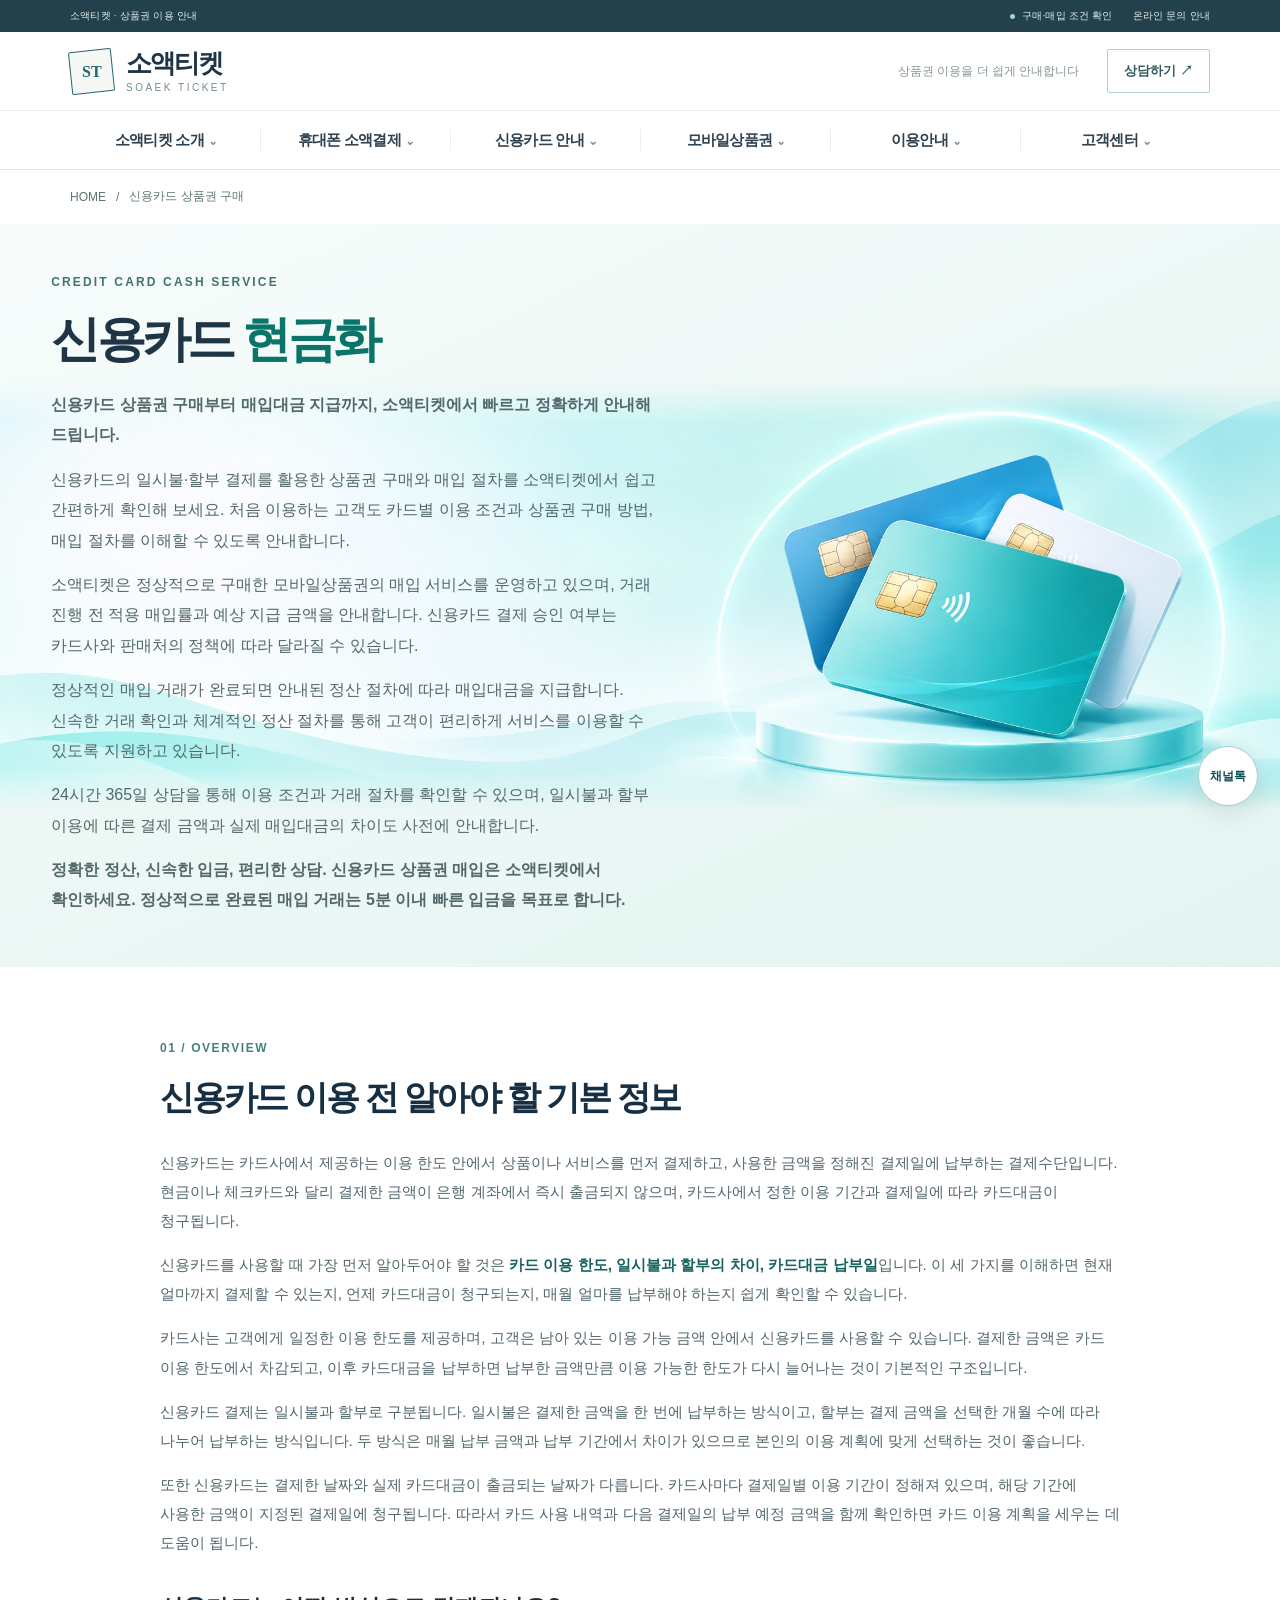
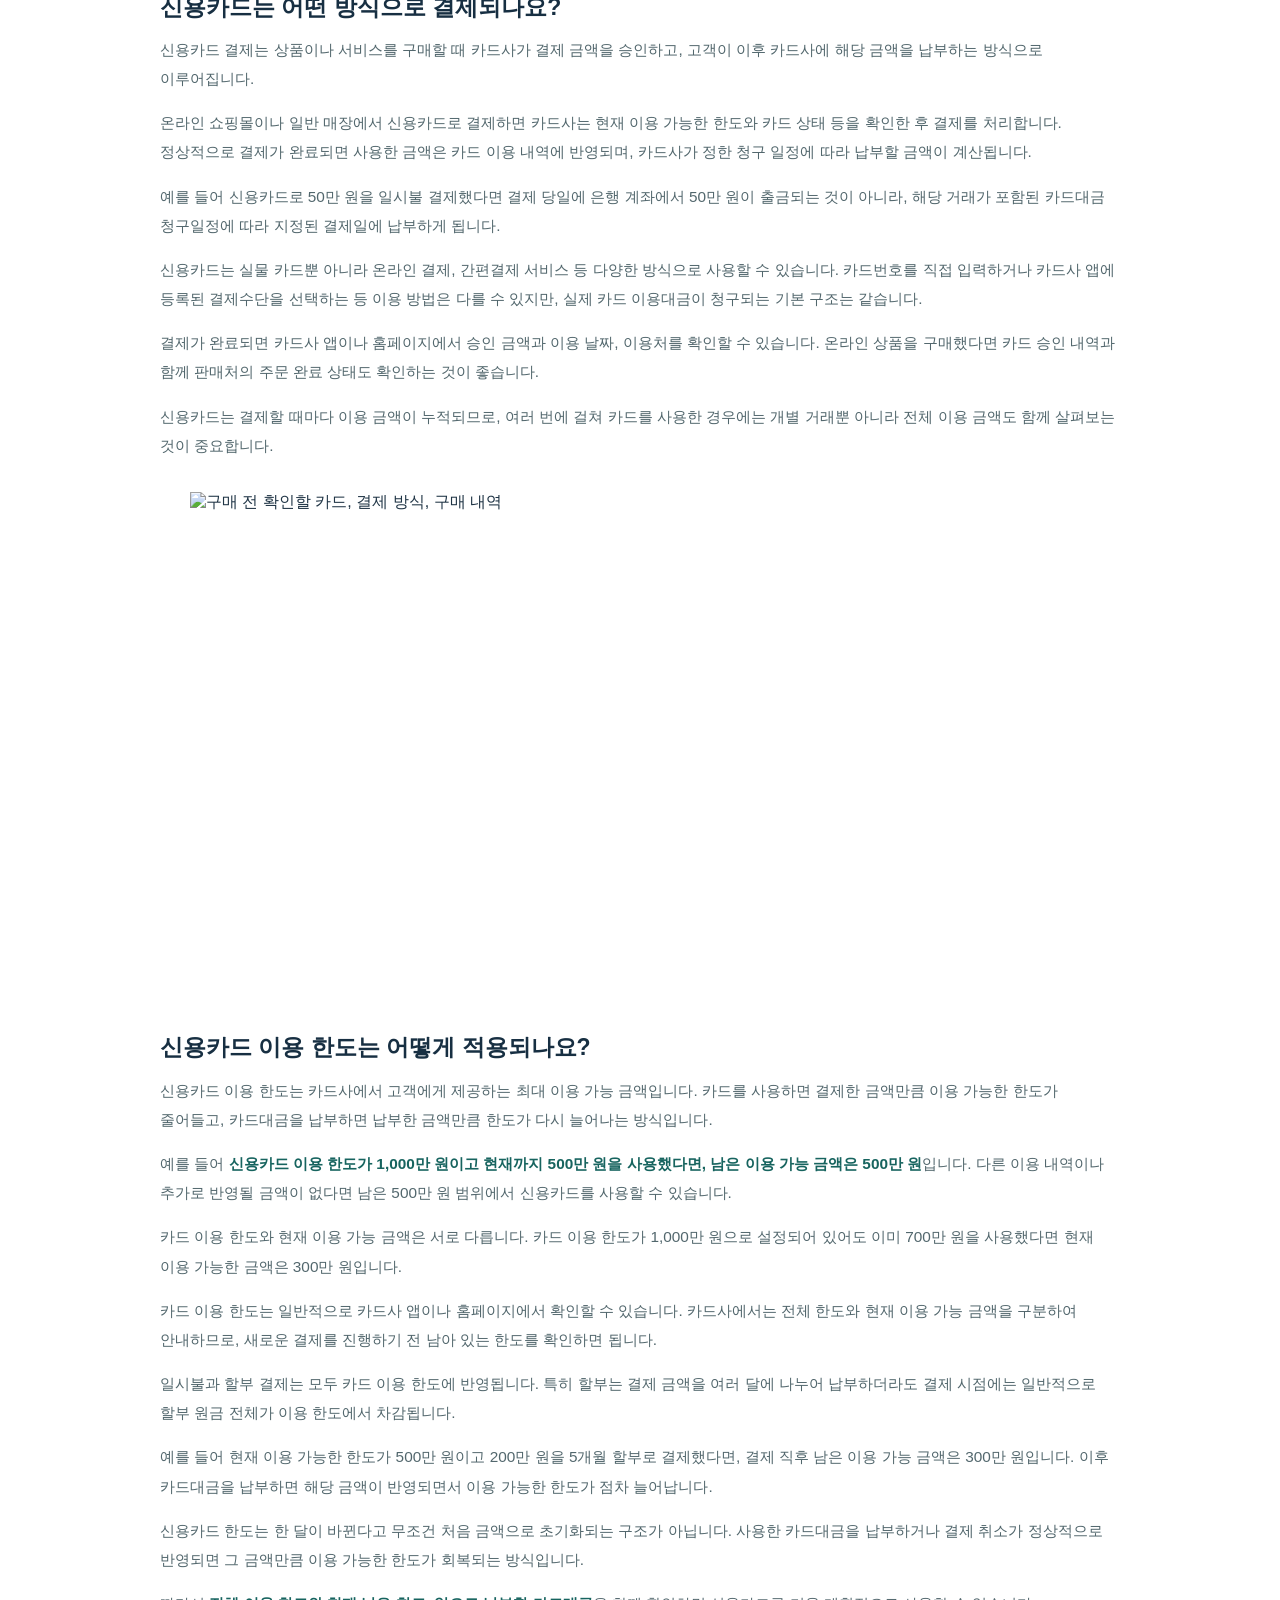
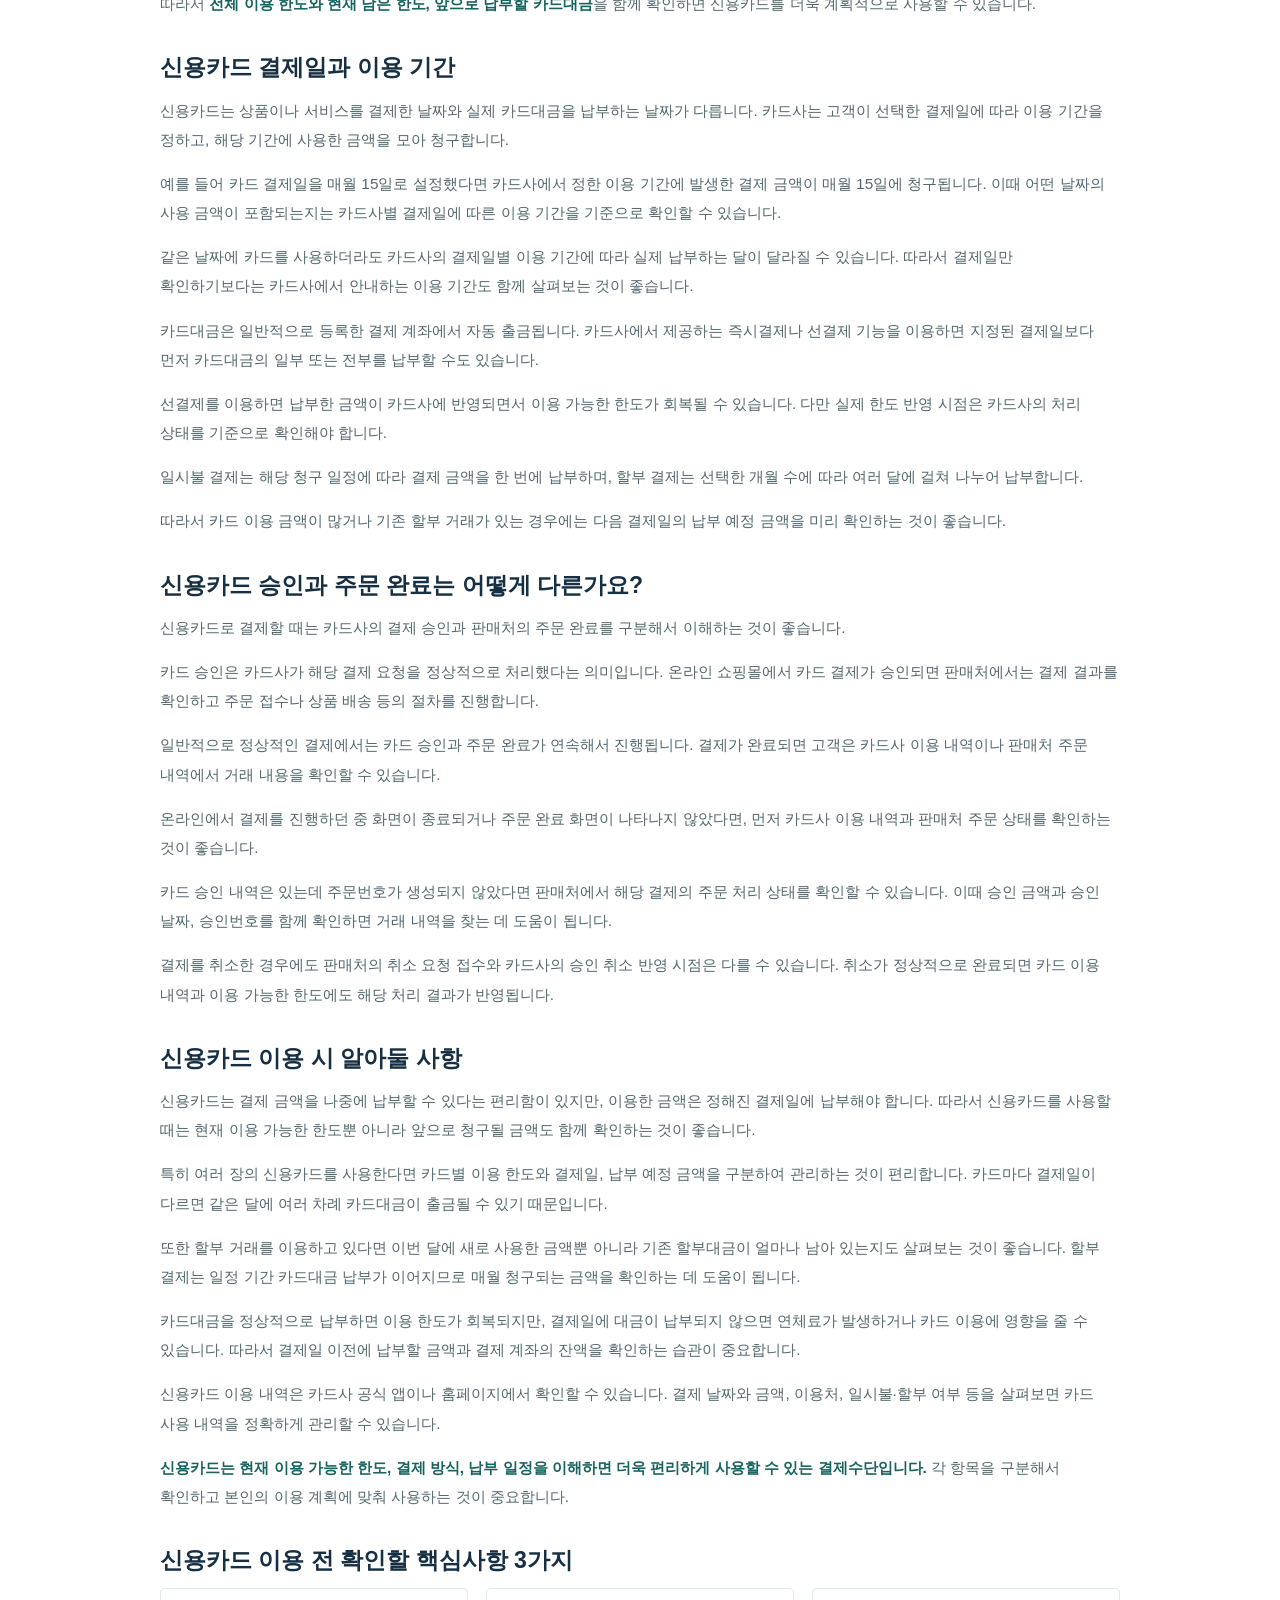
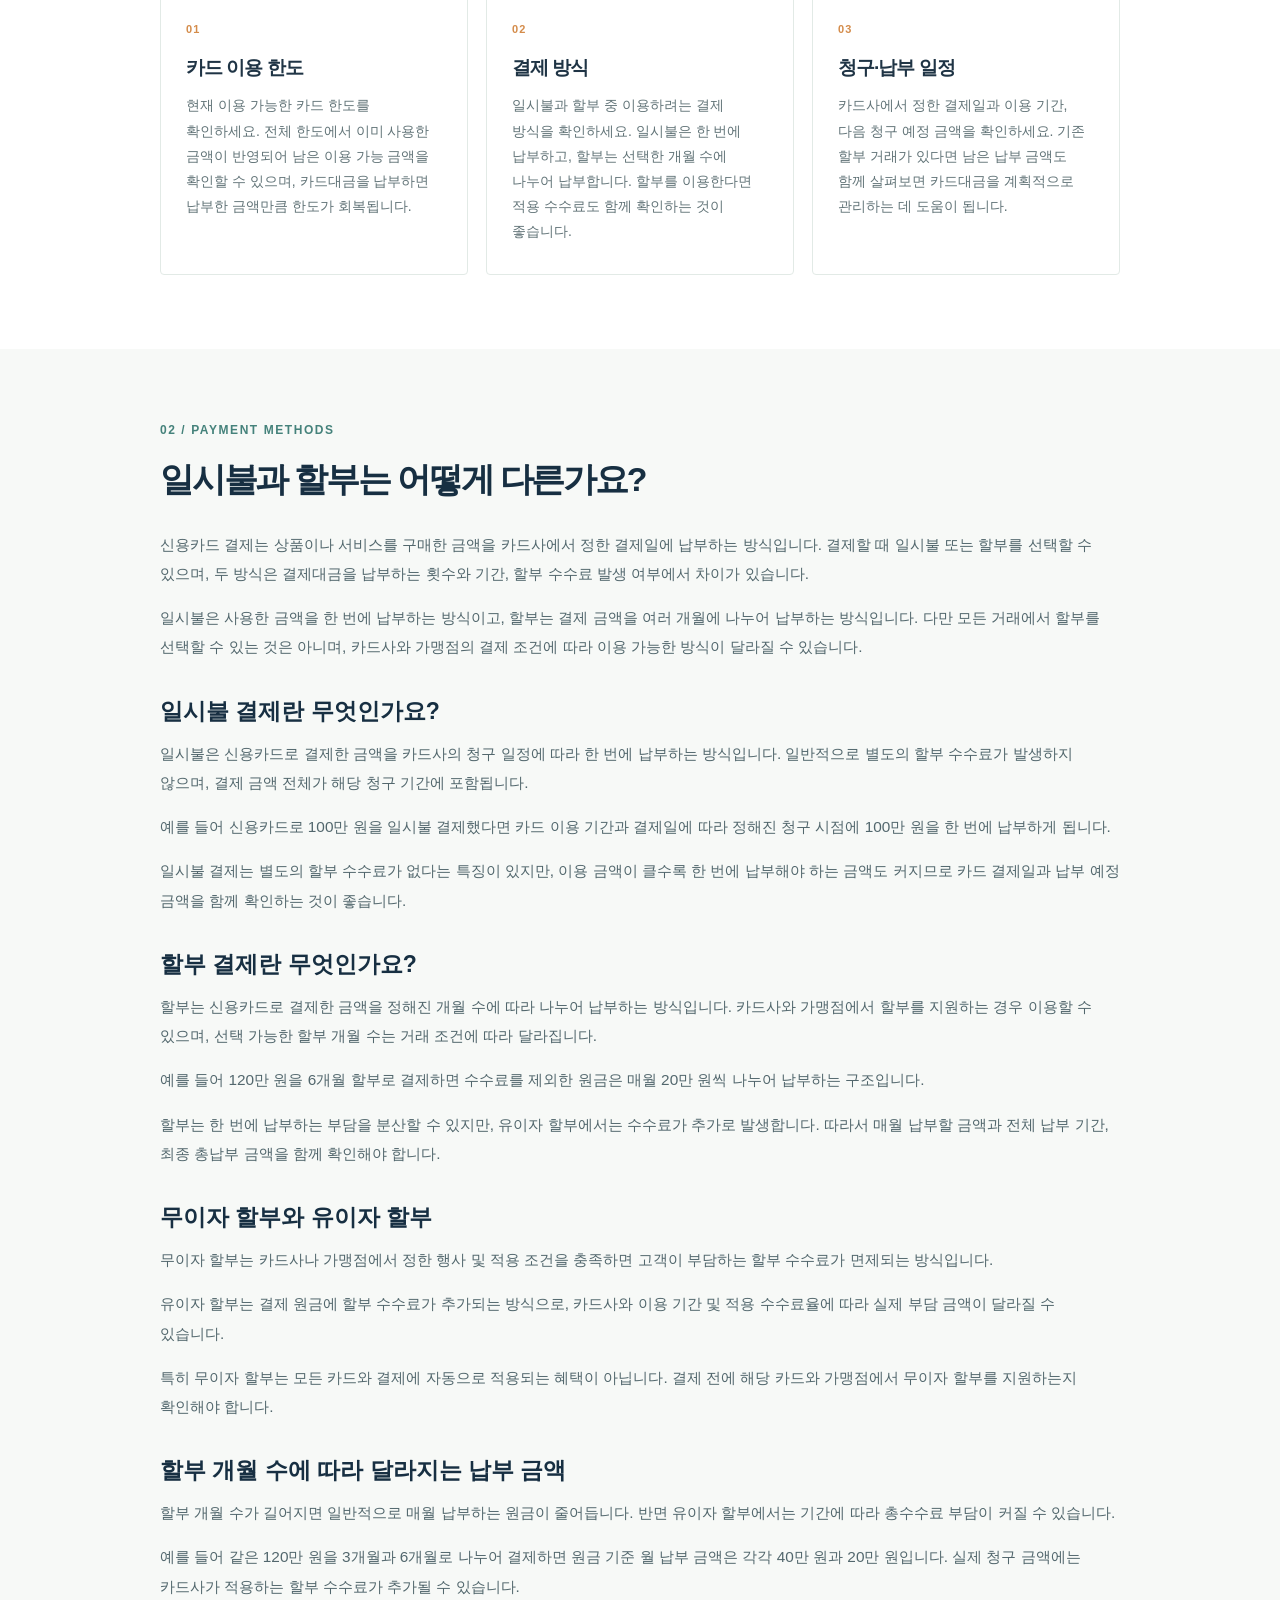
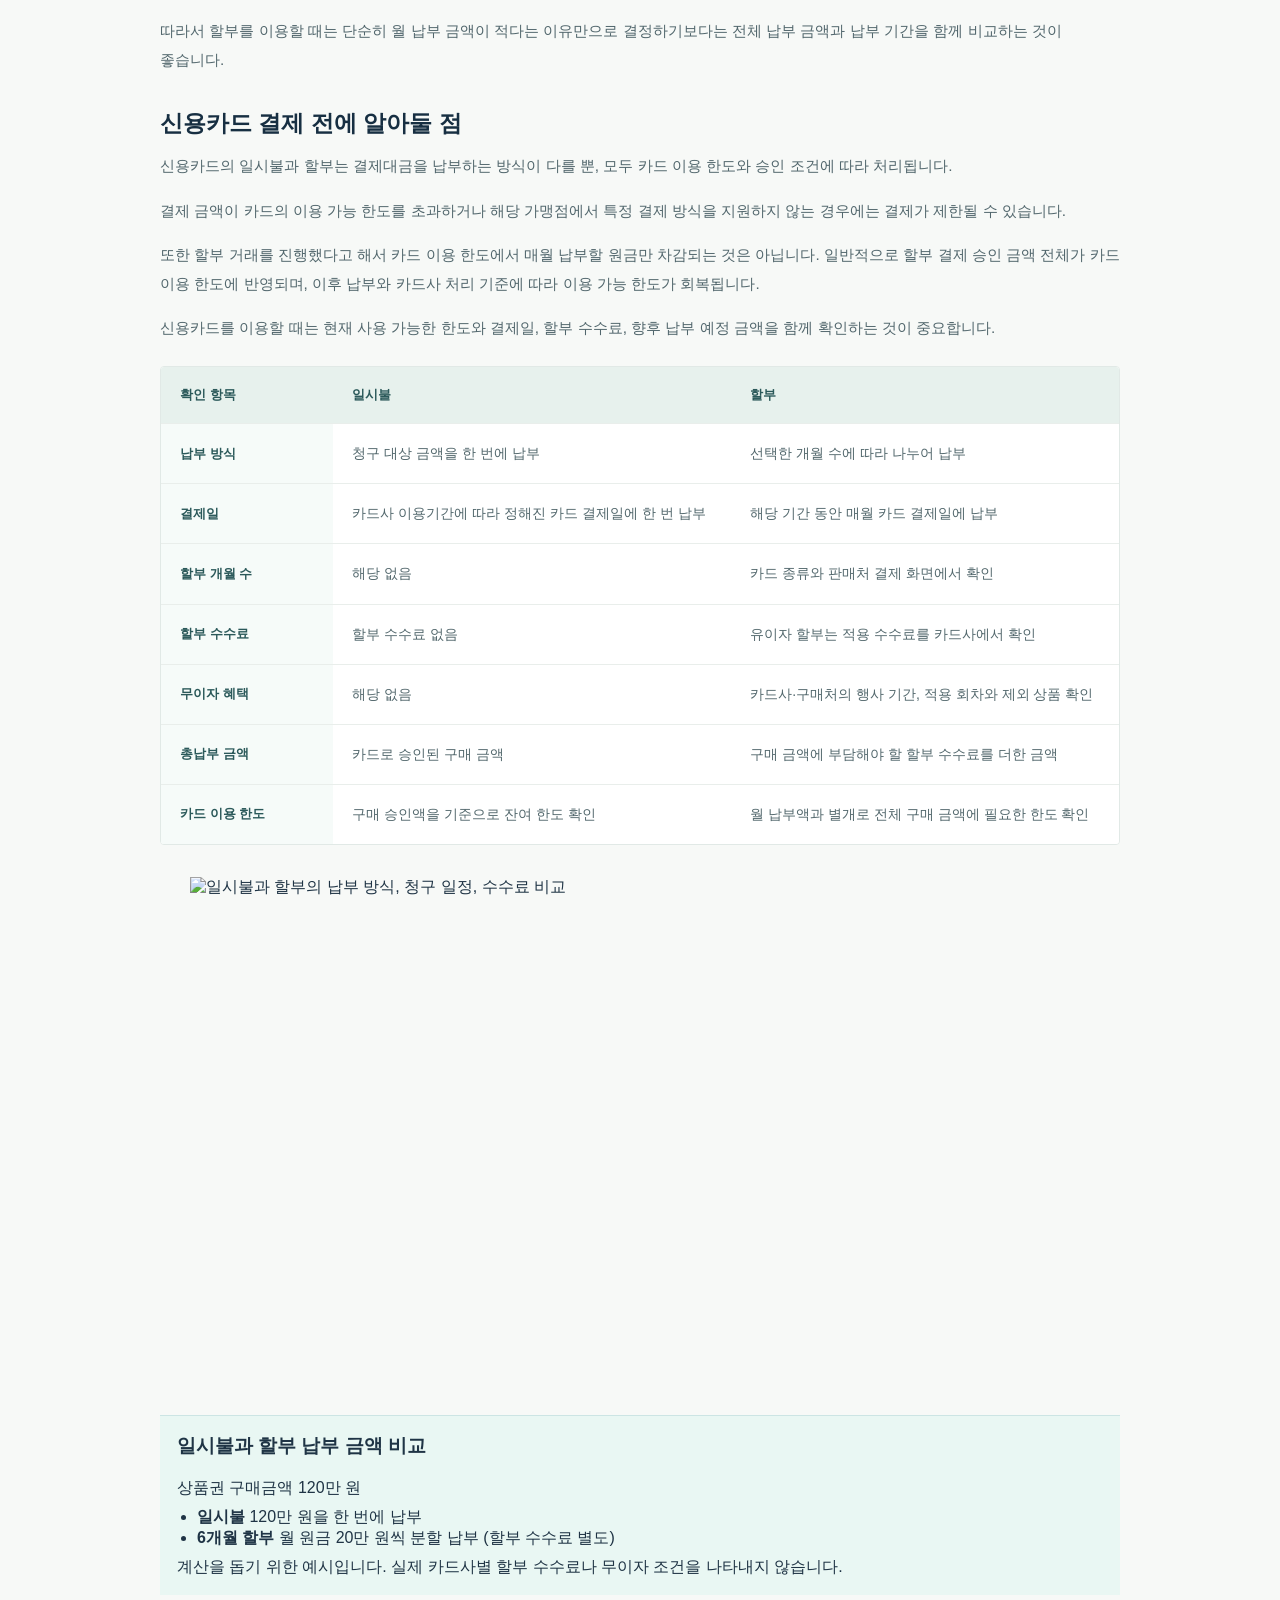
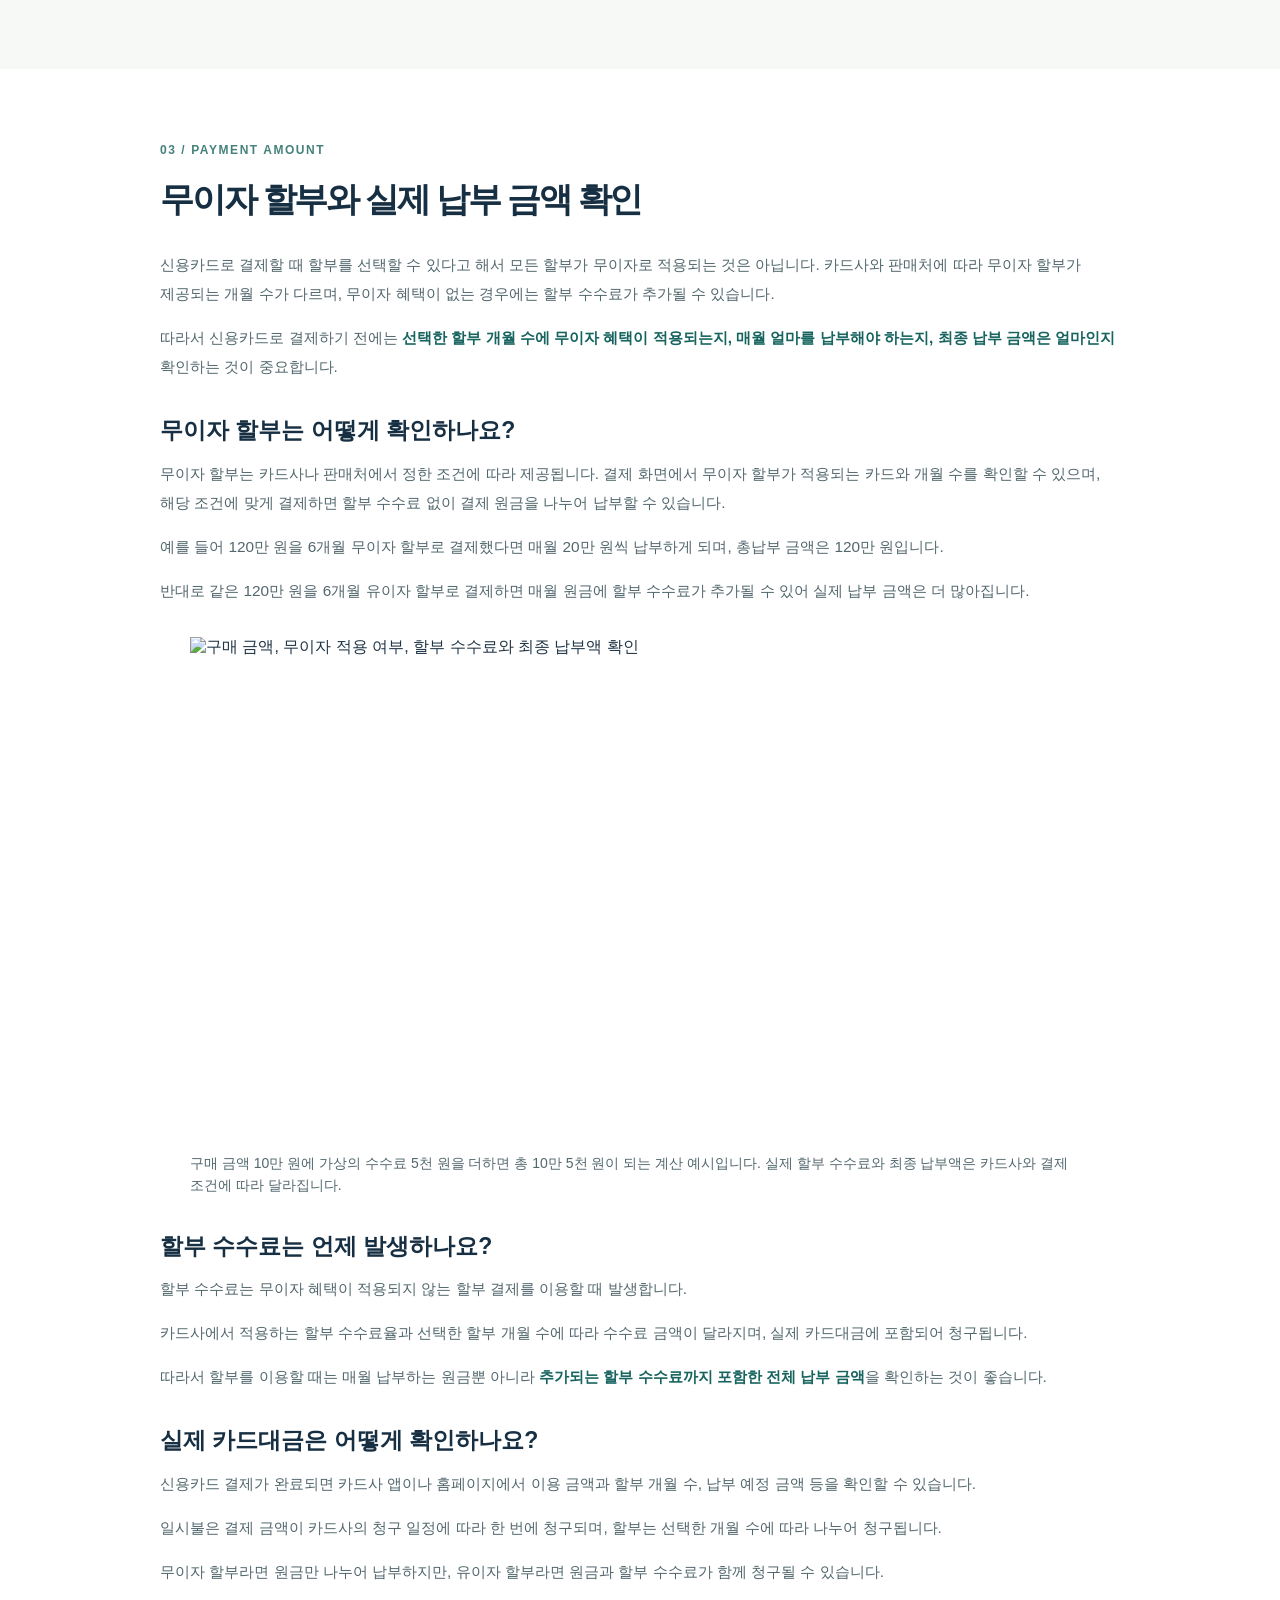
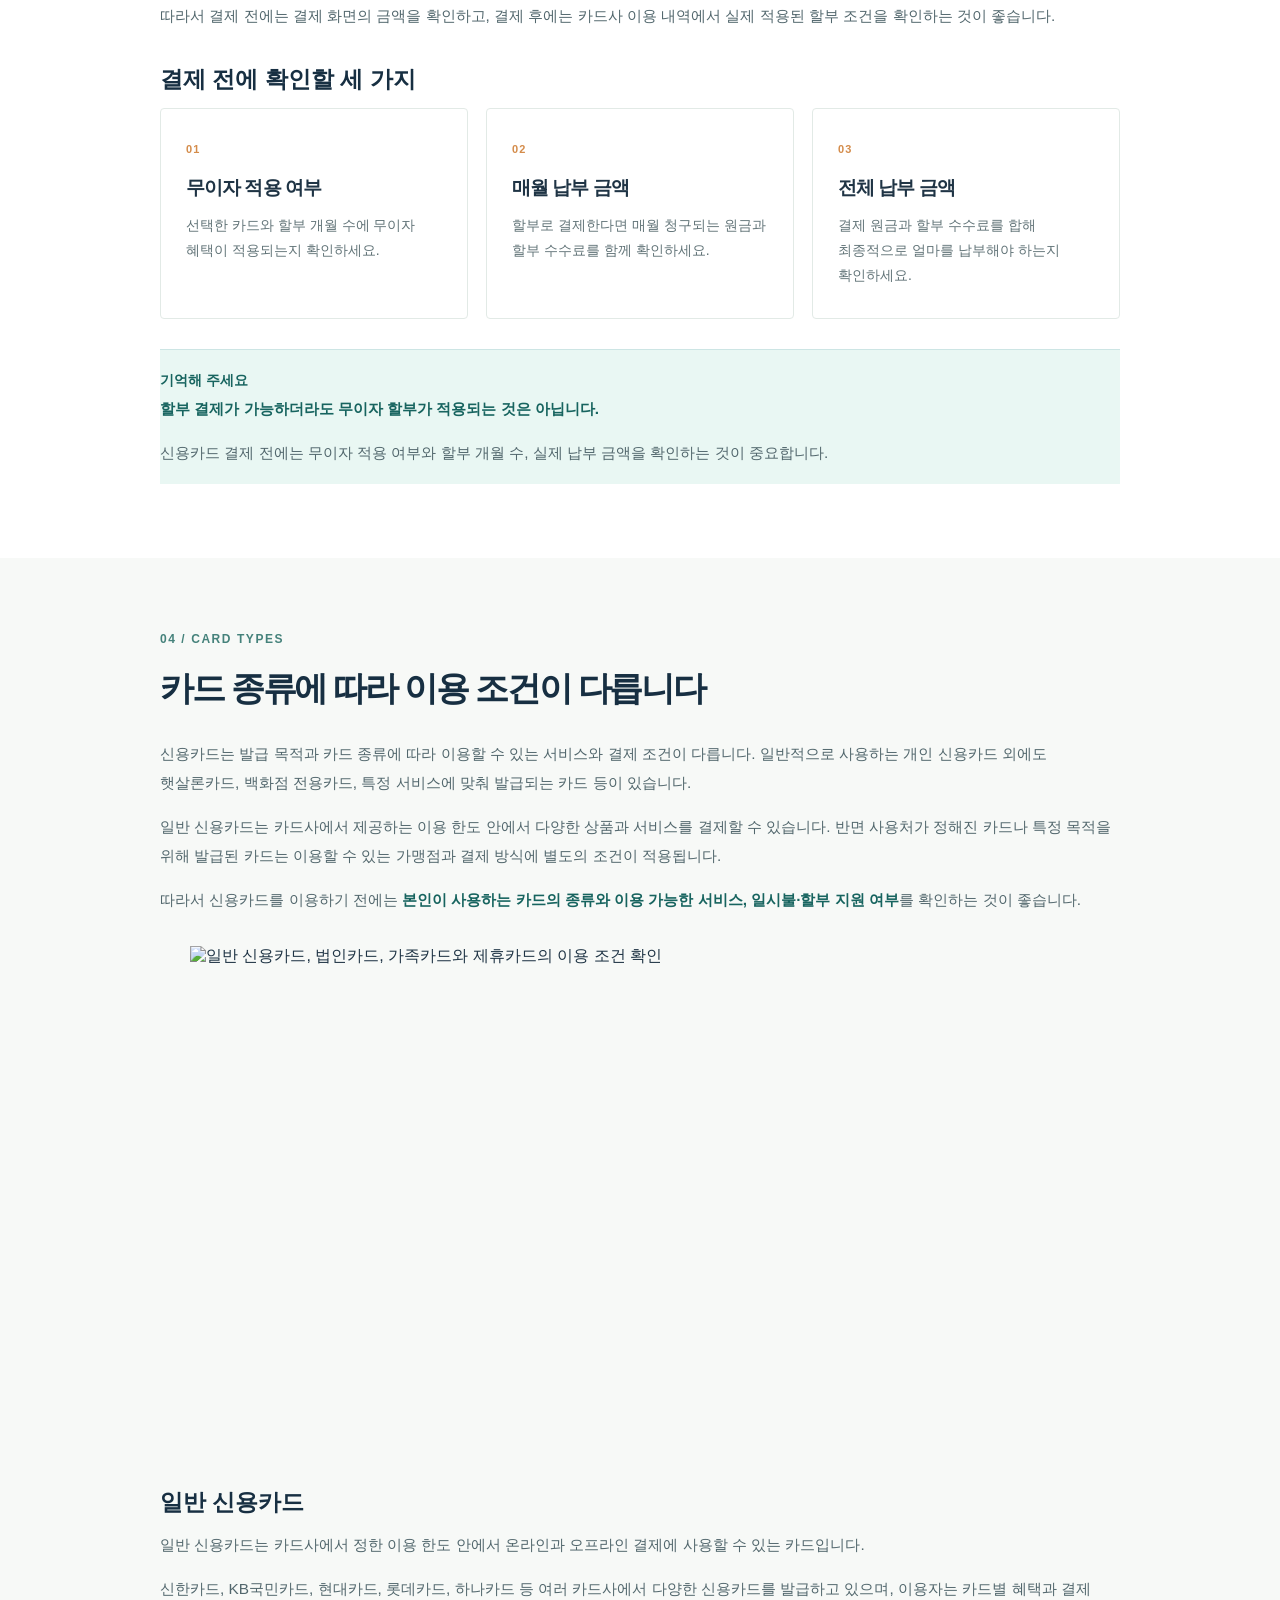
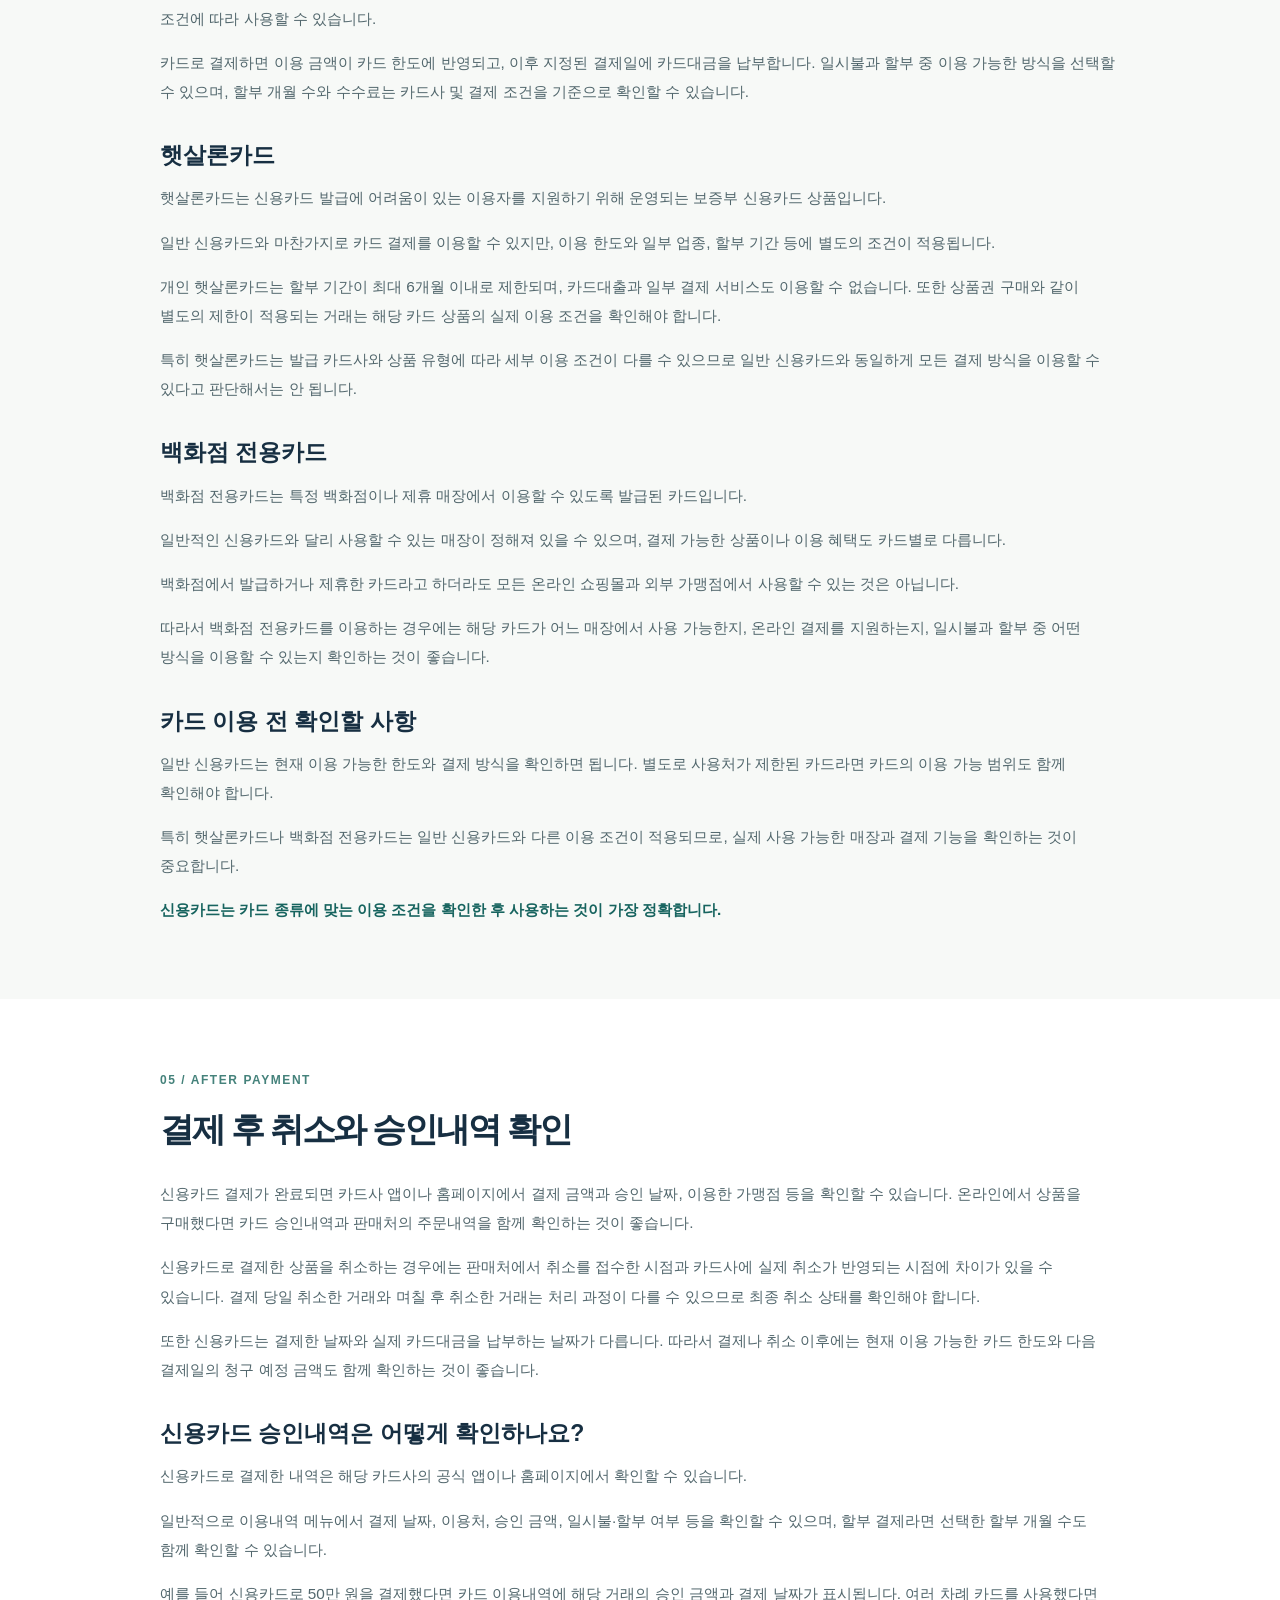
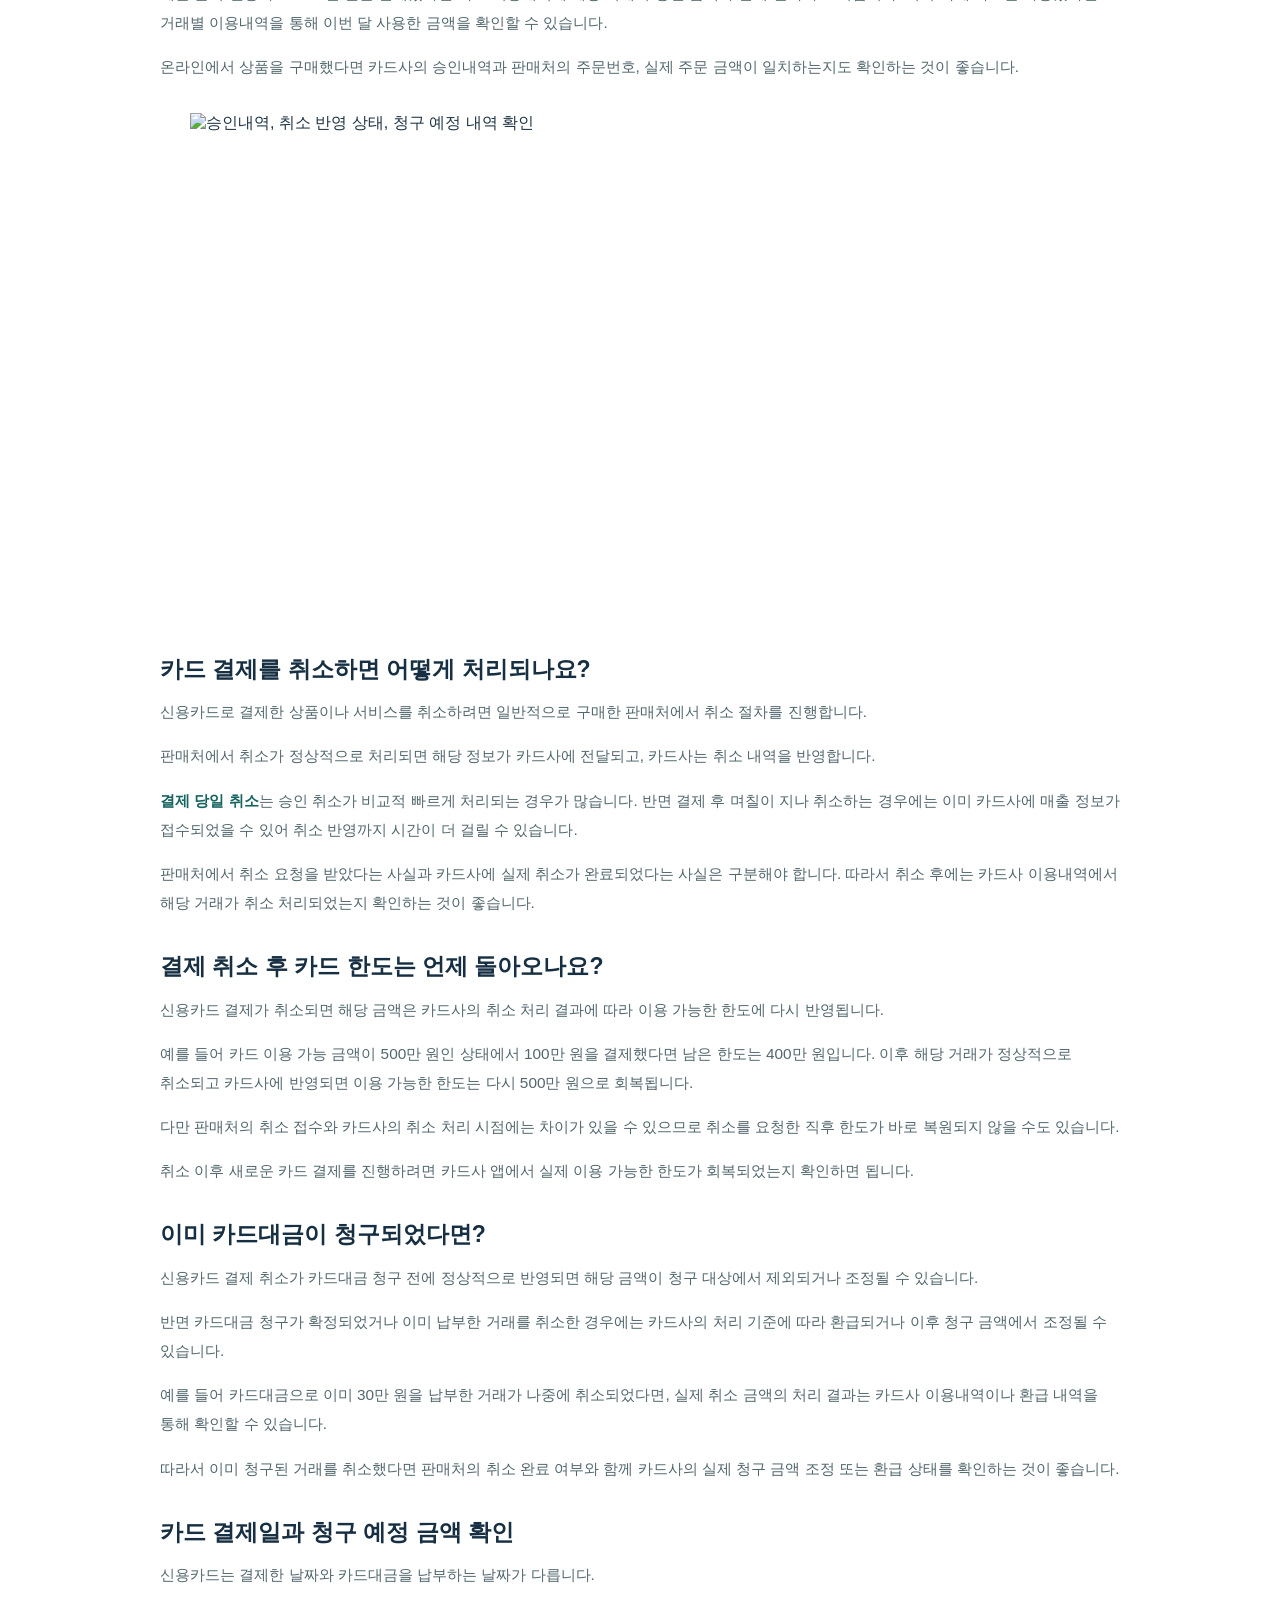
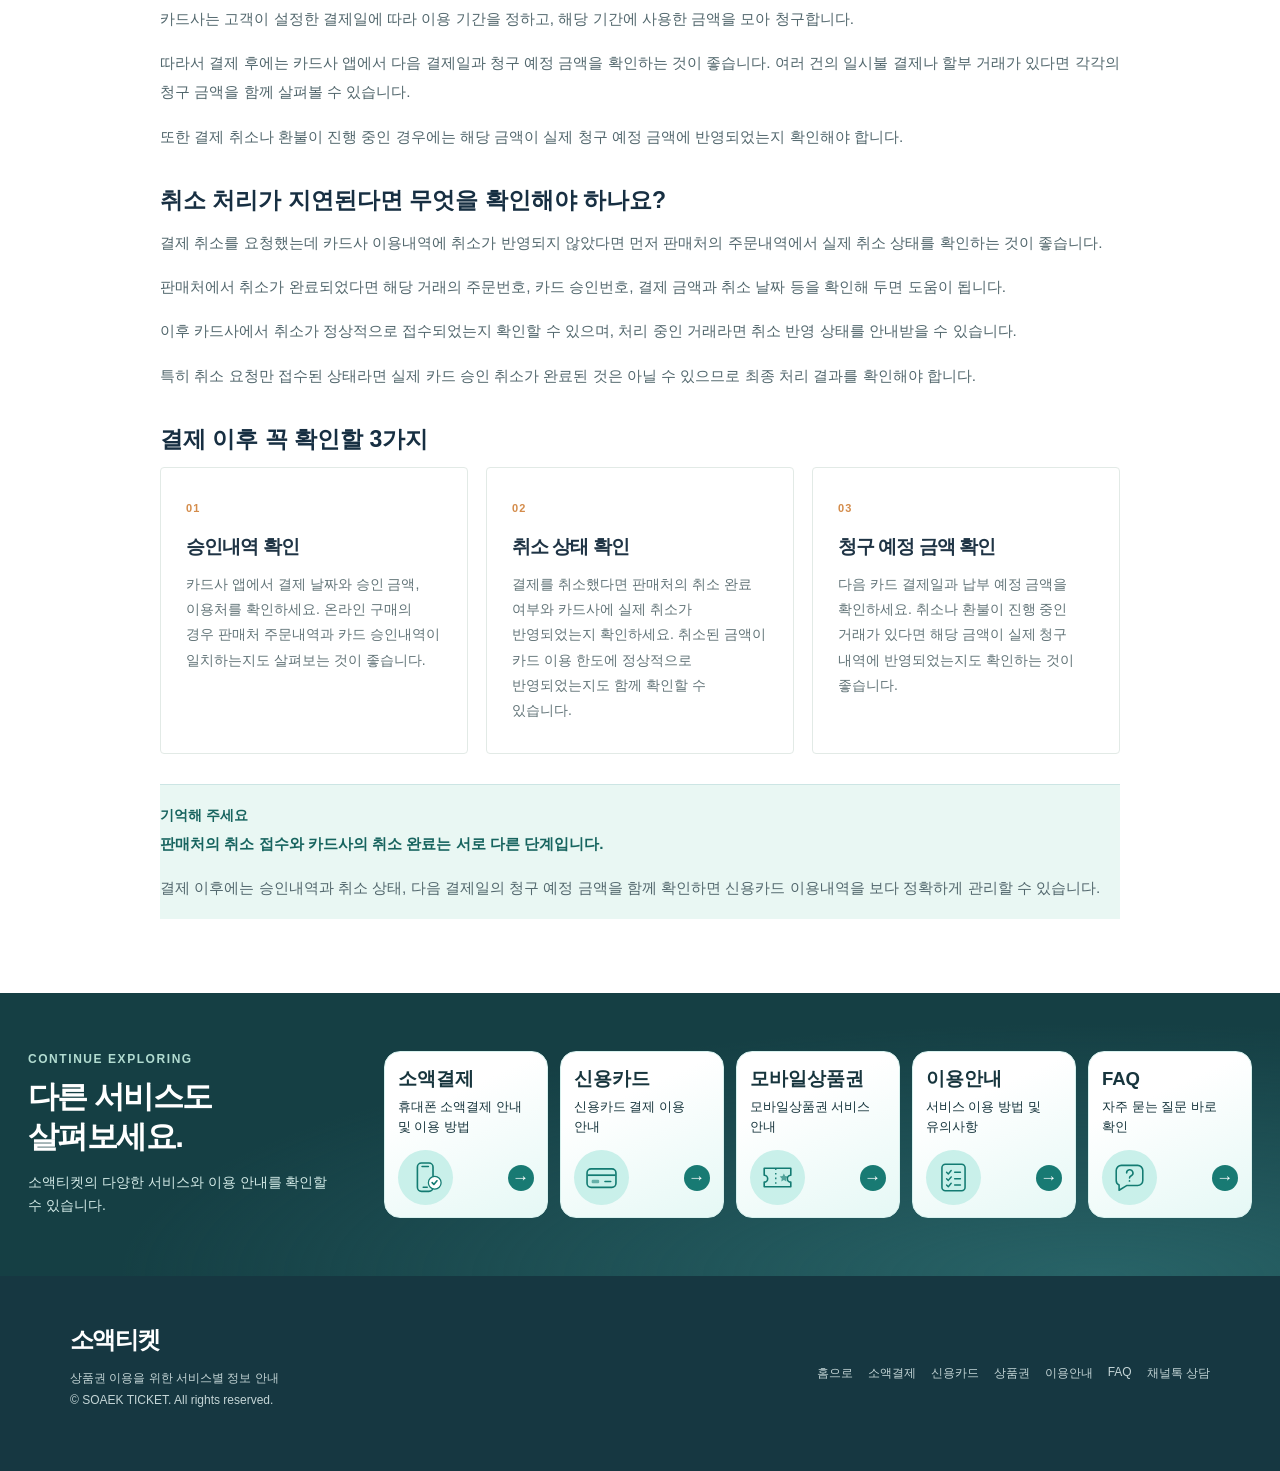
==== public/credit-card.html @ a1d8c54f "Replace credit card guide artwork with final designs" ====
<!DOCTYPE html><html lang="ko"><head><meta charset="utf-8"><meta name="viewport" content="width=device-width, initial-scale=1"><meta name="theme-color" content="#23414a"><meta name="robots" content="noindex,nofollow"><title>신용카드 상품권 구매 | 소액티켓</title><meta name="description" content="일시불·할부 선택부터 실제 청구 금액, 무이자 조건, 카드별 승인 여부까지 구매 전에 살펴보세요."><link rel="stylesheet" href="assets/site.css"><script src="assets/site.js" defer></script></head><body><div class="utility"><div class="wrap"><span>소액티켓 · 상품권 이용 안내</span><div class="line"><span><i class="dot"></i>구매·매입 조건 확인</span><a href="faq.html#contact">온라인 문의 안내</a></div></div></div><header class="header site-header"><div class="wrap header-in brand-header"><a class="brand" href="index.html" aria-label="소액티켓 메인으로 이동"><span aria-hidden="true" class="brand-mark"><span>ST</span></span><span><span class="brand-name">소액티켓</span><span class="brand-en" style="display:block">SOAEK TICKET</span></span></a><div class="header-right"><span class="header-quiet">상품권 이용을 더 쉽게 안내합니다</span><a class="header-cta" href="https://koreagiftcard.channel.io/home?page=소액티켓" target="_blank" rel="noopener noreferrer" data-channel-talk>상담하기 <span aria-hidden="true">↗</span></a></div><button class="menu-toggle mobile-nav-toggle" aria-controls="menu-shell" aria-expanded="false" aria-label="전체 메뉴 열기" type="button"><span></span><span></span><span></span></button></div><div class="menu-shell" id="menu-shell"><nav class="primary-navigation wrap" aria-label="전체 서비스 메뉴"><div class="primary-item" data-menu-group="brand"><button type="button" class="primary-tab" data-menu-trigger="brand" aria-expanded="false" aria-controls="mega-menu">소액티켓 소개<span class="tab-caret" aria-hidden="true">⌄</span></button><div class="mobile-submenu"><a class="mobile-sub-link" href="index.html#about">브랜드 소개</a><a class="mobile-sub-link" href="index.html#standards">서비스 운영 원칙</a><a class="mobile-sub-link" href="index.html#news">이용 정보 살펴보기</a></div></div><div class="primary-item" data-menu-group="mobile"><button type="button" class="primary-tab" data-menu-trigger="mobile" aria-expanded="false" aria-controls="mega-menu">휴대폰 소액결제<span class="tab-caret" aria-hidden="true">⌄</span></button><div class="mobile-submenu"><a class="mobile-sub-link" href="mobile-payment.html#overview">서비스 안내</a><a class="mobile-sub-link" href="mobile-payment.html#limits">결제 한도</a><a class="mobile-sub-link" href="mobile-payment.html#troubleshooting">승인 제한·오류</a><a class="mobile-sub-link" href="mobile-payment.html#billing">청구·납부 정보</a></div></div><div class="primary-item" data-menu-group="credit"><button type="button" class="primary-tab" data-menu-trigger="credit" aria-expanded="false" aria-controls="mega-menu">신용카드 안내<span class="tab-caret" aria-hidden="true">⌄</span></button><div class="mobile-submenu"><a class="mobile-sub-link" href="credit-card.html#overview">상품권 카드 구매</a><a class="mobile-sub-link" href="credit-card.html#methods">일시불·할부 안내</a><a class="mobile-sub-link" href="credit-card.html#fees">결제 금액·무이자</a><a class="mobile-sub-link" href="credit-card.html#supported">카드별 이용 조건</a></div></div><div class="primary-item" data-menu-group="gift"><button type="button" class="primary-tab" data-menu-trigger="gift" aria-expanded="false" aria-controls="mega-menu">모바일상품권<span class="tab-caret" aria-hidden="true">⌄</span></button><div class="mobile-submenu"><a class="mobile-sub-link" href="giftcard.html#overview">상품권 매입 안내</a><a class="mobile-sub-link" href="giftcard.html#types">상품권 종류·권종</a><a class="mobile-sub-link" href="giftcard.html#condition">유효기간·사용 상태</a><a class="mobile-sub-link" href="giftcard.html#payout">매입금액·입금 확인</a></div></div><div class="primary-item" data-menu-group="usage"><button type="button" class="primary-tab" data-menu-trigger="usage" aria-expanded="false" aria-controls="mega-menu">이용안내<span class="tab-caret" aria-hidden="true">⌄</span></button><div class="mobile-submenu"><a class="mobile-sub-link" href="guide.html#steps">전체 이용 절차</a><a class="mobile-sub-link" href="guide.html#before">이용 전 점검</a><a class="mobile-sub-link" href="guide.html#result">거래 결과 확인</a><a class="mobile-sub-link" href="guide.html#privacy">안전한 정보 전달</a></div></div><div class="primary-item" data-menu-group="support"><button type="button" class="primary-tab" data-menu-trigger="support" aria-expanded="false" aria-controls="mega-menu">고객센터<span class="tab-caret" aria-hidden="true">⌄</span></button><div class="mobile-submenu"><a class="mobile-sub-link" href="faq.html#questions">자주 묻는 질문</a><a class="mobile-sub-link" href="faq.html#errors">결제 오류 문의</a><a class="mobile-sub-link" href="faq.html#contact">상담 안내</a></div></div></nav><div class="mega-menu" id="mega-menu" aria-hidden="true"><div class="mega-menu-inner wrap"><div class="mega-grid"><section class="mega-column" data-menu-column="brand" aria-label="소액티켓 소개"><a class="mega-col-heading" href="index.html#about">소액티켓 소개</a><div class="mega-list"><a class="mega-sub-link" href="index.html#about">브랜드 소개</a><a class="mega-sub-link" href="index.html#standards">서비스 운영 원칙</a><a class="mega-sub-link" href="index.html#news">이용 정보 살펴보기</a></div></section><section class="mega-column" data-menu-column="mobile" aria-label="휴대폰 소액결제"><a class="mega-col-heading" href="mobile-payment.html#overview">휴대폰 소액결제</a><div class="mega-list"><a class="mega-sub-link" href="mobile-payment.html#overview">서비스 안내</a><a class="mega-sub-link" href="mobile-payment.html#limits">결제 한도</a><a class="mega-sub-link" href="mobile-payment.html#troubleshooting">승인 제한·오류</a><a class="mega-sub-link" href="mobile-payment.html#billing">청구·납부 정보</a></div></section><section class="mega-column" data-menu-column="credit" aria-label="신용카드 안내"><a class="mega-col-heading" href="credit-card.html#overview">신용카드 안내</a><div class="mega-list"><a class="mega-sub-link" href="credit-card.html#overview">상품권 카드 구매</a><a class="mega-sub-link" href="credit-card.html#methods">일시불·할부 안내</a><a class="mega-sub-link" href="credit-card.html#fees">결제 금액·무이자</a><a class="mega-sub-link" href="credit-card.html#supported">카드별 이용 조건</a></div></section><section class="mega-column" data-menu-column="gift" aria-label="모바일상품권"><a class="mega-col-heading" href="giftcard.html#overview">모바일상품권</a><div class="mega-list"><a class="mega-sub-link" href="giftcard.html#overview">상품권 매입 안내</a><a class="mega-sub-link" href="giftcard.html#types">상품권 종류·권종</a><a class="mega-sub-link" href="giftcard.html#condition">유효기간·사용 상태</a><a class="mega-sub-link" href="giftcard.html#payout">매입금액·입금 확인</a></div></section><section class="mega-column" data-menu-column="usage" aria-label="이용안내"><a class="mega-col-heading" href="guide.html#steps">이용안내</a><div class="mega-list"><a class="mega-sub-link" href="guide.html#steps">전체 이용 절차</a><a class="mega-sub-link" href="guide.html#before">이용 전 점검</a><a class="mega-sub-link" href="guide.html#result">거래 결과 확인</a><a class="mega-sub-link" href="guide.html#privacy">안전한 정보 전달</a></div></section><section class="mega-column" data-menu-column="support" aria-label="고객센터"><a class="mega-col-heading" href="faq.html#questions">고객센터</a><div class="mega-list"><a class="mega-sub-link" href="faq.html#questions">자주 묻는 질문</a><a class="mega-sub-link" href="faq.html#errors">결제 오류 문의</a><a class="mega-sub-link" href="faq.html#contact">상담 안내</a></div></section></div></div></div></div></header><main id="top"><div class="wrap breadcrumb"><a href="index.html">HOME</a><span aria-hidden="true">/</span><span>신용카드 상품권 구매</span></div><section class="page-hero credit-card-hero" aria-labelledby="credit-card-hero-heading">
  <div class="wrap">
    <div class="page-hero-copy">
      <div class="section-eyebrow">CREDIT CARD CASH SERVICE</div>
      <h1 id="credit-card-hero-heading">신용카드 <span>현금화</span></h1>
      <p><strong>신용카드 상품권 구매부터 매입대금 지급까지, 소액티켓에서 빠르고 정확하게 안내해 드립니다.</strong></p>
      <p>신용카드의 일시불·할부 결제를 활용한 상품권 구매와 매입 절차를 소액티켓에서 쉽고 간편하게 확인해 보세요. 처음 이용하는 고객도 카드별 이용 조건과 상품권 구매 방법, 매입 절차를 이해할 수 있도록 안내합니다.</p>
      <p>소액티켓은 정상적으로 구매한 모바일상품권의 매입 서비스를 운영하고 있으며, 거래 진행 전 적용 매입률과 예상 지급 금액을 안내합니다. 신용카드 결제 승인 여부는 카드사와 판매처의 정책에 따라 달라질 수 있습니다.</p>
      <p>정상적인 매입 거래가 완료되면 안내된 정산 절차에 따라 매입대금을 지급합니다. 신속한 거래 확인과 체계적인 정산 절차를 통해 고객이 편리하게 서비스를 이용할 수 있도록 지원하고 있습니다.</p>
      <p>24시간 365일 상담을 통해 이용 조건과 거래 절차를 확인할 수 있으며, 일시불과 할부 이용에 따른 결제 금액과 실제 매입대금의 차이도 사전에 안내합니다.</p>
      <p><strong>정확한 정산, 신속한 입금, 편리한 상담. 신용카드 상품권 매입은 소액티켓에서 확인하세요. 정상적으로 완료된 매입 거래는 5분 이내 빠른 입금을 목표로 합니다.</strong></p>
    </div>
  </div>
  <img class="credit-card-hero-image" src="images/credit-card-hero.png" width="2170" height="725" alt="" fetchpriority="high">
</section>
<section id="overview" class="sub-section credit-card-content credit-card-overview" aria-labelledby="credit-overview-heading">
  <div class="wrap">
    <div class="section-eyebrow">01 / OVERVIEW</div>
    <h2 class="sub-heading" id="credit-overview-heading">신용카드 이용 전 알아야 할 기본 정보</h2>
    <div class="credit-card-copy">
      <p>신용카드는 카드사에서 제공하는 이용 한도 안에서 상품이나 서비스를 먼저 결제하고, 사용한 금액을 정해진 결제일에 납부하는 결제수단입니다. 현금이나 체크카드와 달리 결제한 금액이 은행 계좌에서 즉시 출금되지 않으며, 카드사에서 정한 이용 기간과 결제일에 따라 카드대금이 청구됩니다.</p>
      <p>신용카드를 사용할 때 가장 먼저 알아두어야 할 것은 <strong>카드 이용 한도, 일시불과 할부의 차이, 카드대금 납부일</strong>입니다. 이 세 가지를 이해하면 현재 얼마까지 결제할 수 있는지, 언제 카드대금이 청구되는지, 매월 얼마를 납부해야 하는지 쉽게 확인할 수 있습니다.</p>
      <p>카드사는 고객에게 일정한 이용 한도를 제공하며, 고객은 남아 있는 이용 가능 금액 안에서 신용카드를 사용할 수 있습니다. 결제한 금액은 카드 이용 한도에서 차감되고, 이후 카드대금을 납부하면 납부한 금액만큼 이용 가능한 한도가 다시 늘어나는 것이 기본적인 구조입니다.</p>
      <p>신용카드 결제는 일시불과 할부로 구분됩니다. 일시불은 결제한 금액을 한 번에 납부하는 방식이고, 할부는 결제 금액을 선택한 개월 수에 따라 나누어 납부하는 방식입니다. 두 방식은 매월 납부 금액과 납부 기간에서 차이가 있으므로 본인의 이용 계획에 맞게 선택하는 것이 좋습니다.</p>
      <p>또한 신용카드는 결제한 날짜와 실제 카드대금이 출금되는 날짜가 다릅니다. 카드사마다 결제일별 이용 기간이 정해져 있으며, 해당 기간에 사용한 금액이 지정된 결제일에 청구됩니다. 따라서 카드 사용 내역과 다음 결제일의 납부 예정 금액을 함께 확인하면 카드 이용 계획을 세우는 데 도움이 됩니다.</p>
      <h3>신용카드는 어떤 방식으로 결제되나요?</h3>
      <p>신용카드 결제는 상품이나 서비스를 구매할 때 카드사가 결제 금액을 승인하고, 고객이 이후 카드사에 해당 금액을 납부하는 방식으로 이루어집니다.</p>
      <p>온라인 쇼핑몰이나 일반 매장에서 신용카드로 결제하면 카드사는 현재 이용 가능한 한도와 카드 상태 등을 확인한 후 결제를 처리합니다. 정상적으로 결제가 완료되면 사용한 금액은 카드 이용 내역에 반영되며, 카드사가 정한 청구 일정에 따라 납부할 금액이 계산됩니다.</p>
      <p>예를 들어 신용카드로 50만 원을 일시불 결제했다면 결제 당일에 은행 계좌에서 50만 원이 출금되는 것이 아니라, 해당 거래가 포함된 카드대금 청구일정에 따라 지정된 결제일에 납부하게 됩니다.</p>
      <p>신용카드는 실물 카드뿐 아니라 온라인 결제, 간편결제 서비스 등 다양한 방식으로 사용할 수 있습니다. 카드번호를 직접 입력하거나 카드사 앱에 등록된 결제수단을 선택하는 등 이용 방법은 다를 수 있지만, 실제 카드 이용대금이 청구되는 기본 구조는 같습니다.</p>
      <p>결제가 완료되면 카드사 앱이나 홈페이지에서 승인 금액과 이용 날짜, 이용처를 확인할 수 있습니다. 온라인 상품을 구매했다면 카드 승인 내역과 함께 판매처의 주문 완료 상태도 확인하는 것이 좋습니다.</p>
      <p>신용카드는 결제할 때마다 이용 금액이 누적되므로, 여러 번에 걸쳐 카드를 사용한 경우에는 개별 거래뿐 아니라 전체 이용 금액도 함께 살펴보는 것이 중요합니다.</p>
      <figure class="credit-guide-figure">
        <img src="/images/01-overview.png" width="1672" height="941" alt="구매 전 확인할 카드, 결제 방식, 구매 내역" loading="lazy" decoding="async">
        <figcaption><a href="/images/01-overview.png" target="_blank" rel="noopener">이미지 확대 보기 (새 탭)</a></figcaption>
      </figure>
      <h3>신용카드 이용 한도는 어떻게 적용되나요?</h3>
      <p>신용카드 이용 한도는 카드사에서 고객에게 제공하는 최대 이용 가능 금액입니다. 카드를 사용하면 결제한 금액만큼 이용 가능한 한도가 줄어들고, 카드대금을 납부하면 납부한 금액만큼 한도가 다시 늘어나는 방식입니다.</p>
      <p>예를 들어 <strong>신용카드 이용 한도가 1,000만 원이고 현재까지 500만 원을 사용했다면, 남은 이용 가능 금액은 500만 원</strong>입니다. 다른 이용 내역이나 추가로 반영될 금액이 없다면 남은 500만 원 범위에서 신용카드를 사용할 수 있습니다.</p>
      <p>카드 이용 한도와 현재 이용 가능 금액은 서로 다릅니다. 카드 이용 한도가 1,000만 원으로 설정되어 있어도 이미 700만 원을 사용했다면 현재 이용 가능한 금액은 300만 원입니다.</p>
      <p>카드 이용 한도는 일반적으로 카드사 앱이나 홈페이지에서 확인할 수 있습니다. 카드사에서는 전체 한도와 현재 이용 가능 금액을 구분하여 안내하므로, 새로운 결제를 진행하기 전 남아 있는 한도를 확인하면 됩니다.</p>
      <p>일시불과 할부 결제는 모두 카드 이용 한도에 반영됩니다. 특히 할부는 결제 금액을 여러 달에 나누어 납부하더라도 결제 시점에는 일반적으로 할부 원금 전체가 이용 한도에서 차감됩니다.</p>
      <p>예를 들어 현재 이용 가능한 한도가 500만 원이고 200만 원을 5개월 할부로 결제했다면, 결제 직후 남은 이용 가능 금액은 300만 원입니다. 이후 카드대금을 납부하면 해당 금액이 반영되면서 이용 가능한 한도가 점차 늘어납니다.</p>
      <p>신용카드 한도는 한 달이 바뀐다고 무조건 처음 금액으로 초기화되는 구조가 아닙니다. 사용한 카드대금을 납부하거나 결제 취소가 정상적으로 반영되면 그 금액만큼 이용 가능한 한도가 회복되는 방식입니다.</p>
      <p>따라서 <strong>전체 이용 한도와 현재 남은 한도, 앞으로 납부할 카드대금</strong>을 함께 확인하면 신용카드를 더욱 계획적으로 사용할 수 있습니다.</p>
      <h3>신용카드 결제일과 이용 기간</h3>
      <p>신용카드는 상품이나 서비스를 결제한 날짜와 실제 카드대금을 납부하는 날짜가 다릅니다. 카드사는 고객이 선택한 결제일에 따라 이용 기간을 정하고, 해당 기간에 사용한 금액을 모아 청구합니다.</p>
      <p>예를 들어 카드 결제일을 매월 15일로 설정했다면 카드사에서 정한 이용 기간에 발생한 결제 금액이 매월 15일에 청구됩니다. 이때 어떤 날짜의 사용 금액이 포함되는지는 카드사별 결제일에 따른 이용 기간을 기준으로 확인할 수 있습니다.</p>
      <p>같은 날짜에 카드를 사용하더라도 카드사의 결제일별 이용 기간에 따라 실제 납부하는 달이 달라질 수 있습니다. 따라서 결제일만 확인하기보다는 카드사에서 안내하는 이용 기간도 함께 살펴보는 것이 좋습니다.</p>
      <p>카드대금은 일반적으로 등록한 결제 계좌에서 자동 출금됩니다. 카드사에서 제공하는 즉시결제나 선결제 기능을 이용하면 지정된 결제일보다 먼저 카드대금의 일부 또는 전부를 납부할 수도 있습니다.</p>
      <p>선결제를 이용하면 납부한 금액이 카드사에 반영되면서 이용 가능한 한도가 회복될 수 있습니다. 다만 실제 한도 반영 시점은 카드사의 처리 상태를 기준으로 확인해야 합니다.</p>
      <p>일시불 결제는 해당 청구 일정에 따라 결제 금액을 한 번에 납부하며, 할부 결제는 선택한 개월 수에 따라 여러 달에 걸쳐 나누어 납부합니다.</p>
      <p>따라서 카드 이용 금액이 많거나 기존 할부 거래가 있는 경우에는 다음 결제일의 납부 예정 금액을 미리 확인하는 것이 좋습니다.</p>
      <h3>신용카드 승인과 주문 완료는 어떻게 다른가요?</h3>
      <p>신용카드로 결제할 때는 카드사의 결제 승인과 판매처의 주문 완료를 구분해서 이해하는 것이 좋습니다.</p>
      <p>카드 승인은 카드사가 해당 결제 요청을 정상적으로 처리했다는 의미입니다. 온라인 쇼핑몰에서 카드 결제가 승인되면 판매처에서는 결제 결과를 확인하고 주문 접수나 상품 배송 등의 절차를 진행합니다.</p>
      <p>일반적으로 정상적인 결제에서는 카드 승인과 주문 완료가 연속해서 진행됩니다. 결제가 완료되면 고객은 카드사 이용 내역이나 판매처 주문 내역에서 거래 내용을 확인할 수 있습니다.</p>
      <p>온라인에서 결제를 진행하던 중 화면이 종료되거나 주문 완료 화면이 나타나지 않았다면, 먼저 카드사 이용 내역과 판매처 주문 상태를 확인하는 것이 좋습니다.</p>
      <p>카드 승인 내역은 있는데 주문번호가 생성되지 않았다면 판매처에서 해당 결제의 주문 처리 상태를 확인할 수 있습니다. 이때 승인 금액과 승인 날짜, 승인번호를 함께 확인하면 거래 내역을 찾는 데 도움이 됩니다.</p>
      <p>결제를 취소한 경우에도 판매처의 취소 요청 접수와 카드사의 승인 취소 반영 시점은 다를 수 있습니다. 취소가 정상적으로 완료되면 카드 이용 내역과 이용 가능한 한도에도 해당 처리 결과가 반영됩니다.</p>
      <h3>신용카드 이용 시 알아둘 사항</h3>
      <p>신용카드는 결제 금액을 나중에 납부할 수 있다는 편리함이 있지만, 이용한 금액은 정해진 결제일에 납부해야 합니다. 따라서 신용카드를 사용할 때는 현재 이용 가능한 한도뿐 아니라 앞으로 청구될 금액도 함께 확인하는 것이 좋습니다.</p>
      <p>특히 여러 장의 신용카드를 사용한다면 카드별 이용 한도와 결제일, 납부 예정 금액을 구분하여 관리하는 것이 편리합니다. 카드마다 결제일이 다르면 같은 달에 여러 차례 카드대금이 출금될 수 있기 때문입니다.</p>
      <p>또한 할부 거래를 이용하고 있다면 이번 달에 새로 사용한 금액뿐 아니라 기존 할부대금이 얼마나 남아 있는지도 살펴보는 것이 좋습니다. 할부 결제는 일정 기간 카드대금 납부가 이어지므로 매월 청구되는 금액을 확인하는 데 도움이 됩니다.</p>
      <p>카드대금을 정상적으로 납부하면 이용 한도가 회복되지만, 결제일에 대금이 납부되지 않으면 연체료가 발생하거나 카드 이용에 영향을 줄 수 있습니다. 따라서 결제일 이전에 납부할 금액과 결제 계좌의 잔액을 확인하는 습관이 중요합니다.</p>
      <p>신용카드 이용 내역은 카드사 공식 앱이나 홈페이지에서 확인할 수 있습니다. 결제 날짜와 금액, 이용처, 일시불·할부 여부 등을 살펴보면 카드 사용 내역을 정확하게 관리할 수 있습니다.</p>
      <p><strong>신용카드는 현재 이용 가능한 한도, 결제 방식, 납부 일정을 이해하면 더욱 편리하게 사용할 수 있는 결제수단입니다.</strong> 각 항목을 구분해서 확인하고 본인의 이용 계획에 맞춰 사용하는 것이 중요합니다.</p>
      <h3 id="credit-overview-checklist">신용카드 이용 전 확인할 핵심사항 3가지</h3>
    </div>
    <div class="sub-card-grid" aria-labelledby="credit-overview-checklist">
      <article class="sub-card">
        <span class="sub-card-number">01</span>
        <h4>카드 이용 한도</h4>
        <p>현재 이용 가능한 카드 한도를 확인하세요. 전체 한도에서 이미 사용한 금액이 반영되어 남은 이용 가능 금액을 확인할 수 있으며, 카드대금을 납부하면 납부한 금액만큼 한도가 회복됩니다.</p>
      </article>
      <article class="sub-card">
        <span class="sub-card-number">02</span>
        <h4>결제 방식</h4>
        <p>일시불과 할부 중 이용하려는 결제 방식을 확인하세요. 일시불은 한 번에 납부하고, 할부는 선택한 개월 수에 나누어 납부합니다. 할부를 이용한다면 적용 수수료도 함께 확인하는 것이 좋습니다.</p>
      </article>
      <article class="sub-card">
        <span class="sub-card-number">03</span>
        <h4>청구·납부 일정</h4>
        <p>카드사에서 정한 결제일과 이용 기간, 다음 청구 예정 금액을 확인하세요. 기존 할부 거래가 있다면 남은 납부 금액도 함께 살펴보면 카드대금을 계획적으로 관리하는 데 도움이 됩니다.</p>
      </article>
    </div>
  </div>
</section><section class="sub-section credit-card-content is-pale credit-card-methods" id="methods" aria-labelledby="credit-methods-heading">
  <div class="wrap">
    <div class="section-eyebrow">02 / PAYMENT METHODS</div>
    <h2 class="sub-heading" id="credit-methods-heading">일시불과 할부는 어떻게 다른가요?</h2>
    <div class="credit-card-copy">
      <p>신용카드 결제는 상품이나 서비스를 구매한 금액을 카드사에서 정한 결제일에 납부하는 방식입니다. 결제할 때 일시불 또는 할부를 선택할 수 있으며, 두 방식은 결제대금을 납부하는 횟수와 기간, 할부 수수료 발생 여부에서 차이가 있습니다.</p>
      <p>일시불은 사용한 금액을 한 번에 납부하는 방식이고, 할부는 결제 금액을 여러 개월에 나누어 납부하는 방식입니다. 다만 모든 거래에서 할부를 선택할 수 있는 것은 아니며, 카드사와 가맹점의 결제 조건에 따라 이용 가능한 방식이 달라질 수 있습니다.</p>
      <h3>일시불 결제란 무엇인가요?</h3>
      <p>일시불은 신용카드로 결제한 금액을 카드사의 청구 일정에 따라 한 번에 납부하는 방식입니다. 일반적으로 별도의 할부 수수료가 발생하지 않으며, 결제 금액 전체가 해당 청구 기간에 포함됩니다.</p>
      <p>예를 들어 신용카드로 100만 원을 일시불 결제했다면 카드 이용 기간과 결제일에 따라 정해진 청구 시점에 100만 원을 한 번에 납부하게 됩니다.</p>
      <p>일시불 결제는 별도의 할부 수수료가 없다는 특징이 있지만, 이용 금액이 클수록 한 번에 납부해야 하는 금액도 커지므로 카드 결제일과 납부 예정 금액을 함께 확인하는 것이 좋습니다.</p>
      <h3>할부 결제란 무엇인가요?</h3>
      <p>할부는 신용카드로 결제한 금액을 정해진 개월 수에 따라 나누어 납부하는 방식입니다. 카드사와 가맹점에서 할부를 지원하는 경우 이용할 수 있으며, 선택 가능한 할부 개월 수는 거래 조건에 따라 달라집니다.</p>
      <p>예를 들어 120만 원을 6개월 할부로 결제하면 수수료를 제외한 원금은 매월 20만 원씩 나누어 납부하는 구조입니다.</p>
      <p>할부는 한 번에 납부하는 부담을 분산할 수 있지만, 유이자 할부에서는 수수료가 추가로 발생합니다. 따라서 매월 납부할 금액과 전체 납부 기간, 최종 총납부 금액을 함께 확인해야 합니다.</p>
      <h3>무이자 할부와 유이자 할부</h3>
      <p>무이자 할부는 카드사나 가맹점에서 정한 행사 및 적용 조건을 충족하면 고객이 부담하는 할부 수수료가 면제되는 방식입니다.</p>
      <p>유이자 할부는 결제 원금에 할부 수수료가 추가되는 방식으로, 카드사와 이용 기간 및 적용 수수료율에 따라 실제 부담 금액이 달라질 수 있습니다.</p>
      <p>특히 무이자 할부는 모든 카드와 결제에 자동으로 적용되는 혜택이 아닙니다. 결제 전에 해당 카드와 가맹점에서 무이자 할부를 지원하는지 확인해야 합니다.</p>
      <h3>할부 개월 수에 따라 달라지는 납부 금액</h3>
      <p>할부 개월 수가 길어지면 일반적으로 매월 납부하는 원금이 줄어듭니다. 반면 유이자 할부에서는 기간에 따라 총수수료 부담이 커질 수 있습니다.</p>
      <p>예를 들어 같은 120만 원을 3개월과 6개월로 나누어 결제하면 원금 기준 월 납부 금액은 각각 40만 원과 20만 원입니다. 실제 청구 금액에는 카드사가 적용하는 할부 수수료가 추가될 수 있습니다.</p>
      <p>따라서 할부를 이용할 때는 단순히 월 납부 금액이 적다는 이유만으로 결정하기보다는 전체 납부 금액과 납부 기간을 함께 비교하는 것이 좋습니다.</p>
      <h3>신용카드 결제 전에 알아둘 점</h3>
      <p>신용카드의 일시불과 할부는 결제대금을 납부하는 방식이 다를 뿐, 모두 카드 이용 한도와 승인 조건에 따라 처리됩니다.</p>
      <p>결제 금액이 카드의 이용 가능 한도를 초과하거나 해당 가맹점에서 특정 결제 방식을 지원하지 않는 경우에는 결제가 제한될 수 있습니다.</p>
      <p>또한 할부 거래를 진행했다고 해서 카드 이용 한도에서 매월 납부할 원금만 차감되는 것은 아닙니다. 일반적으로 할부 결제 승인 금액 전체가 카드 이용 한도에 반영되며, 이후 납부와 카드사 처리 기준에 따라 이용 가능 한도가 회복됩니다.</p>
      <p>신용카드를 이용할 때는 현재 사용 가능한 한도와 결제일, 할부 수수료, 향후 납부 예정 금액을 함께 확인하는 것이 중요합니다.</p>
    </div>
    <div class="table-scroll" role="region" tabindex="0" aria-label="일시불과 할부 비교표, 좁은 화면에서는 좌우로 스크롤">
      <table class="detail-table">
        <thead><tr><th scope="col">확인 항목</th><th scope="col">일시불</th><th scope="col">할부</th></tr></thead>
        <tbody>
          <tr><th scope="row">납부 방식</th><td>청구 대상 금액을 한 번에 납부</td><td>선택한 개월 수에 따라 나누어 납부</td></tr>
          <tr><th scope="row">결제일</th><td>카드사 이용기간에 따라 정해진 카드 결제일에 한 번 납부</td><td>해당 기간 동안 매월 카드 결제일에 납부</td></tr>
          <tr><th scope="row">할부 개월 수</th><td>해당 없음</td><td>카드 종류와 판매처 결제 화면에서 확인</td></tr>
          <tr><th scope="row">할부 수수료</th><td>할부 수수료 없음</td><td>유이자 할부는 적용 수수료를 카드사에서 확인</td></tr>
          <tr><th scope="row">무이자 혜택</th><td>해당 없음</td><td>카드사·구매처의 행사 기간, 적용 회차와 제외 상품 확인</td></tr>
          <tr><th scope="row">총납부 금액</th><td>카드로 승인된 구매 금액</td><td>구매 금액에 부담해야 할 할부 수수료를 더한 금액</td></tr>
          <tr><th scope="row">카드 이용 한도</th><td>구매 승인액을 기준으로 잔여 한도 확인</td><td>월 납부액과 별개로 전체 구매 금액에 필요한 한도 확인</td></tr>
        </tbody>
      </table>
    </div>
    <figure class="credit-guide-figure">
      <img src="/images/02-payment-methods.png" width="1672" height="941" alt="일시불과 할부의 납부 방식, 청구 일정, 수수료 비교" loading="lazy" decoding="async">
      <figcaption><a href="/images/02-payment-methods.png" target="_blank" rel="noopener">이미지 확대 보기 (새 탭)</a></figcaption>
    </figure>
    <div class="credit-methods-example">
      <h3>일시불과 할부 납부 금액 비교</h3>
      <p>상품권 구매금액 120만 원</p>
      <ul>
        <li><strong>일시불</strong> 120만 원을 한 번에 납부</li>
        <li><strong>6개월 할부</strong> 월 원금 20만 원씩 분할 납부 (할부 수수료 별도)</li>
      </ul>
      <p>계산을 돕기 위한 예시입니다. 실제 카드사별 할부 수수료나 무이자 조건을 나타내지 않습니다.</p>
    </div>
  </div>
</section><section id="fees" class="sub-section credit-card-content credit-card-overview" aria-labelledby="credit-fees-heading">
  <div class="wrap">
    <div class="section-eyebrow">03 / PAYMENT AMOUNT</div>
    <h2 class="sub-heading" id="credit-fees-heading">무이자 할부와 실제 납부 금액 확인</h2>
    <div class="credit-card-copy">
      <p>신용카드로 결제할 때 할부를 선택할 수 있다고 해서 모든 할부가 무이자로 적용되는 것은 아닙니다. 카드사와 판매처에 따라 무이자 할부가 제공되는 개월 수가 다르며, 무이자 혜택이 없는 경우에는 할부 수수료가 추가될 수 있습니다.</p>
      <p>따라서 신용카드로 결제하기 전에는 <strong>선택한 할부 개월 수에 무이자 혜택이 적용되는지, 매월 얼마를 납부해야 하는지, 최종 납부 금액은 얼마인지</strong> 확인하는 것이 중요합니다.</p>
      <h3>무이자 할부는 어떻게 확인하나요?</h3>
      <p>무이자 할부는 카드사나 판매처에서 정한 조건에 따라 제공됩니다. 결제 화면에서 무이자 할부가 적용되는 카드와 개월 수를 확인할 수 있으며, 해당 조건에 맞게 결제하면 할부 수수료 없이 결제 원금을 나누어 납부할 수 있습니다.</p>
      <p>예를 들어 120만 원을 6개월 무이자 할부로 결제했다면 매월 20만 원씩 납부하게 되며, 총납부 금액은 120만 원입니다.</p>
      <p>반대로 같은 120만 원을 6개월 유이자 할부로 결제하면 매월 원금에 할부 수수료가 추가될 수 있어 실제 납부 금액은 더 많아집니다.</p>
      <figure class="credit-guide-figure">
        <img src="/images/03-payment-amount.png" width="1672" height="941" alt="구매 금액, 무이자 적용 여부, 할부 수수료와 최종 납부액 확인" loading="lazy" decoding="async">
        <figcaption class="credit-guide-example"><span>구매 금액 10만 원에 가상의 수수료 5천 원을 더하면 총 10만 5천 원이 되는 계산 예시입니다. 실제 할부 수수료와 최종 납부액은 카드사와 결제 조건에 따라 달라집니다.</span> <a href="/images/03-payment-amount.png" target="_blank" rel="noopener">이미지 확대 보기 (새 탭)</a></figcaption>
      </figure>
      <h3>할부 수수료는 언제 발생하나요?</h3>
      <p>할부 수수료는 무이자 혜택이 적용되지 않는 할부 결제를 이용할 때 발생합니다.</p>
      <p>카드사에서 적용하는 할부 수수료율과 선택한 할부 개월 수에 따라 수수료 금액이 달라지며, 실제 카드대금에 포함되어 청구됩니다.</p>
      <p>따라서 할부를 이용할 때는 매월 납부하는 원금뿐 아니라 <strong>추가되는 할부 수수료까지 포함한 전체 납부 금액</strong>을 확인하는 것이 좋습니다.</p>
      <h3>실제 카드대금은 어떻게 확인하나요?</h3>
      <p>신용카드 결제가 완료되면 카드사 앱이나 홈페이지에서 이용 금액과 할부 개월 수, 납부 예정 금액 등을 확인할 수 있습니다.</p>
      <p>일시불은 결제 금액이 카드사의 청구 일정에 따라 한 번에 청구되며, 할부는 선택한 개월 수에 따라 나누어 청구됩니다.</p>
      <p>무이자 할부라면 원금만 나누어 납부하지만, 유이자 할부라면 원금과 할부 수수료가 함께 청구될 수 있습니다.</p>
      <p>따라서 결제 전에는 결제 화면의 금액을 확인하고, 결제 후에는 카드사 이용 내역에서 실제 적용된 할부 조건을 확인하는 것이 좋습니다.</p>
      <h3 id="credit-fees-checklist">결제 전에 확인할 세 가지</h3>
    </div>
    <div class="sub-card-grid" aria-labelledby="credit-fees-checklist">
      <article class="sub-card">
        <span class="sub-card-number">01</span>
        <h4>무이자 적용 여부</h4>
        <p>선택한 카드와 할부 개월 수에 무이자 혜택이 적용되는지 확인하세요.</p>
      </article>
      <article class="sub-card">
        <span class="sub-card-number">02</span>
        <h4>매월 납부 금액</h4>
        <p>할부로 결제한다면 매월 청구되는 원금과 할부 수수료를 함께 확인하세요.</p>
      </article>
      <article class="sub-card">
        <span class="sub-card-number">03</span>
        <h4>전체 납부 금액</h4>
        <p>결제 원금과 할부 수수료를 합해 최종적으로 얼마를 납부해야 하는지 확인하세요.</p>
      </article>
    </div>
    <div class="credit-card-copy">
      <div class="sub-callout">
        <strong>기억해 주세요</strong>
        <p><strong>할부 결제가 가능하더라도 무이자 할부가 적용되는 것은 아닙니다.</strong></p>
        <p>신용카드 결제 전에는 무이자 적용 여부와 할부 개월 수, 실제 납부 금액을 확인하는 것이 중요합니다.</p>
      </div>
    </div>
  </div>
</section><section id="supported" class="sub-section credit-card-content is-pale" aria-labelledby="credit-types-heading">
  <div class="wrap">
    <div class="section-eyebrow">04 / CARD TYPES</div>
    <h2 class="sub-heading" id="credit-types-heading">카드 종류에 따라 이용 조건이 다릅니다</h2>
    <div class="credit-card-copy">
      <p>신용카드는 발급 목적과 카드 종류에 따라 이용할 수 있는 서비스와 결제 조건이 다릅니다. 일반적으로 사용하는 개인 신용카드 외에도 햇살론카드, 백화점 전용카드, 특정 서비스에 맞춰 발급되는 카드 등이 있습니다.</p>
      <p>일반 신용카드는 카드사에서 제공하는 이용 한도 안에서 다양한 상품과 서비스를 결제할 수 있습니다. 반면 사용처가 정해진 카드나 특정 목적을 위해 발급된 카드는 이용할 수 있는 가맹점과 결제 방식에 별도의 조건이 적용됩니다.</p>
      <p>따라서 신용카드를 이용하기 전에는 <strong>본인이 사용하는 카드의 종류와 이용 가능한 서비스, 일시불·할부 지원 여부</strong>를 확인하는 것이 좋습니다.</p>
      <figure class="credit-guide-figure">
        <img src="/images/04-card-types.png" width="1672" height="941" alt="일반 신용카드, 법인카드, 가족카드와 제휴카드의 이용 조건 확인" loading="lazy" decoding="async">
        <figcaption><a href="/images/04-card-types.png" target="_blank" rel="noopener">이미지 확대 보기 (새 탭)</a></figcaption>
      </figure>
      <h3>일반 신용카드</h3>
      <p>일반 신용카드는 카드사에서 정한 이용 한도 안에서 온라인과 오프라인 결제에 사용할 수 있는 카드입니다.</p>
      <p>신한카드, KB국민카드, 현대카드, 롯데카드, 하나카드 등 여러 카드사에서 다양한 신용카드를 발급하고 있으며, 이용자는 카드별 혜택과 결제 조건에 따라 사용할 수 있습니다.</p>
      <p>카드로 결제하면 이용 금액이 카드 한도에 반영되고, 이후 지정된 결제일에 카드대금을 납부합니다. 일시불과 할부 중 이용 가능한 방식을 선택할 수 있으며, 할부 개월 수와 수수료는 카드사 및 결제 조건을 기준으로 확인할 수 있습니다.</p>
      <h3>햇살론카드</h3>
      <p>햇살론카드는 신용카드 발급에 어려움이 있는 이용자를 지원하기 위해 운영되는 보증부 신용카드 상품입니다.</p>
      <p>일반 신용카드와 마찬가지로 카드 결제를 이용할 수 있지만, 이용 한도와 일부 업종, 할부 기간 등에 별도의 조건이 적용됩니다.</p>
      <p>개인 햇살론카드는 할부 기간이 최대 6개월 이내로 제한되며, 카드대출과 일부 결제 서비스도 이용할 수 없습니다. 또한 상품권 구매와 같이 별도의 제한이 적용되는 거래는 해당 카드 상품의 실제 이용 조건을 확인해야 합니다.</p>
      <p>특히 햇살론카드는 발급 카드사와 상품 유형에 따라 세부 이용 조건이 다를 수 있으므로 일반 신용카드와 동일하게 모든 결제 방식을 이용할 수 있다고 판단해서는 안 됩니다.</p>
      <h3>백화점 전용카드</h3>
      <p>백화점 전용카드는 특정 백화점이나 제휴 매장에서 이용할 수 있도록 발급된 카드입니다.</p>
      <p>일반적인 신용카드와 달리 사용할 수 있는 매장이 정해져 있을 수 있으며, 결제 가능한 상품이나 이용 혜택도 카드별로 다릅니다.</p>
      <p>백화점에서 발급하거나 제휴한 카드라고 하더라도 모든 온라인 쇼핑몰과 외부 가맹점에서 사용할 수 있는 것은 아닙니다.</p>
      <p>따라서 백화점 전용카드를 이용하는 경우에는 해당 카드가 어느 매장에서 사용 가능한지, 온라인 결제를 지원하는지, 일시불과 할부 중 어떤 방식을 이용할 수 있는지 확인하는 것이 좋습니다.</p>
      <h3>카드 이용 전 확인할 사항</h3>
      <p>일반 신용카드는 현재 이용 가능한 한도와 결제 방식을 확인하면 됩니다. 별도로 사용처가 제한된 카드라면 카드의 이용 가능 범위도 함께 확인해야 합니다.</p>
      <p>특히 햇살론카드나 백화점 전용카드는 일반 신용카드와 다른 이용 조건이 적용되므로, 실제 사용 가능한 매장과 결제 기능을 확인하는 것이 중요합니다.</p>
      <p><strong>신용카드는 카드 종류에 맞는 이용 조건을 확인한 후 사용하는 것이 가장 정확합니다.</strong></p>
    </div>
  </div>
</section><section id="cancellation" class="sub-section credit-card-content credit-card-overview" aria-labelledby="credit-cancellation-heading">
  <div class="wrap">
    <div class="section-eyebrow">05 / AFTER PAYMENT</div>
    <h2 class="sub-heading" id="credit-cancellation-heading">결제 후 취소와 승인내역 확인</h2>
    <div class="credit-card-copy">
      <p>신용카드 결제가 완료되면 카드사 앱이나 홈페이지에서 결제 금액과 승인 날짜, 이용한 가맹점 등을 확인할 수 있습니다. 온라인에서 상품을 구매했다면 카드 승인내역과 판매처의 주문내역을 함께 확인하는 것이 좋습니다.</p>
      <p>신용카드로 결제한 상품을 취소하는 경우에는 판매처에서 취소를 접수한 시점과 카드사에 실제 취소가 반영되는 시점에 차이가 있을 수 있습니다. 결제 당일 취소한 거래와 며칠 후 취소한 거래는 처리 과정이 다를 수 있으므로 최종 취소 상태를 확인해야 합니다.</p>
      <p>또한 신용카드는 결제한 날짜와 실제 카드대금을 납부하는 날짜가 다릅니다. 따라서 결제나 취소 이후에는 현재 이용 가능한 카드 한도와 다음 결제일의 청구 예정 금액도 함께 확인하는 것이 좋습니다.</p>
      <h3>신용카드 승인내역은 어떻게 확인하나요?</h3>
      <p>신용카드로 결제한 내역은 해당 카드사의 공식 앱이나 홈페이지에서 확인할 수 있습니다.</p>
      <p>일반적으로 이용내역 메뉴에서 결제 날짜, 이용처, 승인 금액, 일시불·할부 여부 등을 확인할 수 있으며, 할부 결제라면 선택한 할부 개월 수도 함께 확인할 수 있습니다.</p>
      <p>예를 들어 신용카드로 50만 원을 결제했다면 카드 이용내역에 해당 거래의 승인 금액과 결제 날짜가 표시됩니다. 여러 차례 카드를 사용했다면 거래별 이용내역을 통해 이번 달 사용한 금액을 확인할 수 있습니다.</p>
      <p>온라인에서 상품을 구매했다면 카드사의 승인내역과 판매처의 주문번호, 실제 주문 금액이 일치하는지도 확인하는 것이 좋습니다.</p>
      <figure class="credit-guide-figure">
        <img src="/images/05-after-payment.png" width="1672" height="941" alt="승인내역, 취소 반영 상태, 청구 예정 내역 확인" loading="lazy" decoding="async">
        <figcaption><a href="/images/05-after-payment.png" target="_blank" rel="noopener">이미지 확대 보기 (새 탭)</a></figcaption>
      </figure>
      <h3>카드 결제를 취소하면 어떻게 처리되나요?</h3>
      <p>신용카드로 결제한 상품이나 서비스를 취소하려면 일반적으로 구매한 판매처에서 취소 절차를 진행합니다.</p>
      <p>판매처에서 취소가 정상적으로 처리되면 해당 정보가 카드사에 전달되고, 카드사는 취소 내역을 반영합니다.</p>
      <p><strong>결제 당일 취소</strong>는 승인 취소가 비교적 빠르게 처리되는 경우가 많습니다. 반면 결제 후 며칠이 지나 취소하는 경우에는 이미 카드사에 매출 정보가 접수되었을 수 있어 취소 반영까지 시간이 더 걸릴 수 있습니다.</p>
      <p>판매처에서 취소 요청을 받았다는 사실과 카드사에 실제 취소가 완료되었다는 사실은 구분해야 합니다. 따라서 취소 후에는 카드사 이용내역에서 해당 거래가 취소 처리되었는지 확인하는 것이 좋습니다.</p>
      <h3>결제 취소 후 카드 한도는 언제 돌아오나요?</h3>
      <p>신용카드 결제가 취소되면 해당 금액은 카드사의 취소 처리 결과에 따라 이용 가능한 한도에 다시 반영됩니다.</p>
      <p>예를 들어 카드 이용 가능 금액이 500만 원인 상태에서 100만 원을 결제했다면 남은 한도는 400만 원입니다. 이후 해당 거래가 정상적으로 취소되고 카드사에 반영되면 이용 가능한 한도는 다시 500만 원으로 회복됩니다.</p>
      <p>다만 판매처의 취소 접수와 카드사의 취소 처리 시점에는 차이가 있을 수 있으므로 취소를 요청한 직후 한도가 바로 복원되지 않을 수도 있습니다.</p>
      <p>취소 이후 새로운 카드 결제를 진행하려면 카드사 앱에서 실제 이용 가능한 한도가 회복되었는지 확인하면 됩니다.</p>
      <h3>이미 카드대금이 청구되었다면?</h3>
      <p>신용카드 결제 취소가 카드대금 청구 전에 정상적으로 반영되면 해당 금액이 청구 대상에서 제외되거나 조정될 수 있습니다.</p>
      <p>반면 카드대금 청구가 확정되었거나 이미 납부한 거래를 취소한 경우에는 카드사의 처리 기준에 따라 환급되거나 이후 청구 금액에서 조정될 수 있습니다.</p>
      <p>예를 들어 카드대금으로 이미 30만 원을 납부한 거래가 나중에 취소되었다면, 실제 취소 금액의 처리 결과는 카드사 이용내역이나 환급 내역을 통해 확인할 수 있습니다.</p>
      <p>따라서 이미 청구된 거래를 취소했다면 판매처의 취소 완료 여부와 함께 카드사의 실제 청구 금액 조정 또는 환급 상태를 확인하는 것이 좋습니다.</p>
      <h3>카드 결제일과 청구 예정 금액 확인</h3>
      <p>신용카드는 결제한 날짜와 카드대금을 납부하는 날짜가 다릅니다.</p>
      <p>카드사는 고객이 설정한 결제일에 따라 이용 기간을 정하고, 해당 기간에 사용한 금액을 모아 청구합니다.</p>
      <p>따라서 결제 후에는 카드사 앱에서 다음 결제일과 청구 예정 금액을 확인하는 것이 좋습니다. 여러 건의 일시불 결제나 할부 거래가 있다면 각각의 청구 금액을 함께 살펴볼 수 있습니다.</p>
      <p>또한 결제 취소나 환불이 진행 중인 경우에는 해당 금액이 실제 청구 예정 금액에 반영되었는지 확인해야 합니다.</p>
      <h3>취소 처리가 지연된다면 무엇을 확인해야 하나요?</h3>
      <p>결제 취소를 요청했는데 카드사 이용내역에 취소가 반영되지 않았다면 먼저 판매처의 주문내역에서 실제 취소 상태를 확인하는 것이 좋습니다.</p>
      <p>판매처에서 취소가 완료되었다면 해당 거래의 주문번호, 카드 승인번호, 결제 금액과 취소 날짜 등을 확인해 두면 도움이 됩니다.</p>
      <p>이후 카드사에서 취소가 정상적으로 접수되었는지 확인할 수 있으며, 처리 중인 거래라면 취소 반영 상태를 안내받을 수 있습니다.</p>
      <p>특히 취소 요청만 접수된 상태라면 실제 카드 승인 취소가 완료된 것은 아닐 수 있으므로 최종 처리 결과를 확인해야 합니다.</p>
      <h3 id="credit-cancellation-checklist">결제 이후 꼭 확인할 3가지</h3>
    </div>
    <div class="sub-card-grid" aria-labelledby="credit-cancellation-checklist">
      <article class="sub-card">
        <span class="sub-card-number">01</span>
        <h4>승인내역 확인</h4>
        <p>카드사 앱에서 결제 날짜와 승인 금액, 이용처를 확인하세요. 온라인 구매의 경우 판매처 주문내역과 카드 승인내역이 일치하는지도 살펴보는 것이 좋습니다.</p>
      </article>
      <article class="sub-card">
        <span class="sub-card-number">02</span>
        <h4>취소 상태 확인</h4>
        <p>결제를 취소했다면 판매처의 취소 완료 여부와 카드사에 실제 취소가 반영되었는지 확인하세요. 취소된 금액이 카드 이용 한도에 정상적으로 반영되었는지도 함께 확인할 수 있습니다.</p>
      </article>
      <article class="sub-card">
        <span class="sub-card-number">03</span>
        <h4>청구 예정 금액 확인</h4>
        <p>다음 카드 결제일과 납부 예정 금액을 확인하세요. 취소나 환불이 진행 중인 거래가 있다면 해당 금액이 실제 청구 내역에 반영되었는지도 확인하는 것이 좋습니다.</p>
      </article>
    </div>
    <div class="credit-card-copy">
      <div class="sub-callout">
        <strong>기억해 주세요</strong>
        <p><strong>판매처의 취소 접수와 카드사의 취소 완료는 서로 다른 단계입니다.</strong></p>
        <p>결제 이후에는 승인내역과 취소 상태, 다음 결제일의 청구 예정 금액을 함께 확인하면 신용카드 이용내역을 보다 정확하게 관리할 수 있습니다.</p>
      </div>
    </div>
  </div>
</section><section class="page-related service-navigation" aria-labelledby="service-navigation-heading">
  <div class="wrap">
    <div class="service-navigation-intro">
      <span class="section-eyebrow">CONTINUE EXPLORING</span>
      <h2 id="service-navigation-heading">다른 서비스도 살펴보세요.</h2>
      <p>소액티켓의 다양한 서비스와 이용 안내를 확인할 수 있습니다.</p>
    </div>
    <nav class="service-navigation-grid" aria-label="다른 서비스">
      <a class="service-navigation-card" href="mobile-payment.html#overview">
        <strong>소액결제</strong>
        <span class="service-navigation-description">휴대폰 소액결제 안내 및 이용 방법</span>
        <span class="service-navigation-art" aria-hidden="true"><span class="service-navigation-icon"><svg viewBox="0 0 64 64" aria-hidden="true"><rect x="18" y="7" width="27" height="49" rx="7" fill="none" stroke="currentColor" stroke-width="2.8"/><path d="M26 13h11M28 49h7" stroke="currentColor" stroke-width="2.6" stroke-linecap="round"/><circle cx="48" cy="41" r="11" fill="#fff" stroke="currentColor" stroke-width="2.2"/><path d="m43.5 40.8 3 3.2 5.3-6.4" fill="none" stroke="currentColor" stroke-width="2.8" stroke-linecap="round" stroke-linejoin="round"/></svg></span><span class="service-navigation-arrow">→</span></span>
      </a>
      <a class="service-navigation-card" href="credit-card.html#overview">
        <strong>신용카드</strong>
        <span class="service-navigation-description">신용카드 결제 이용 안내</span>
        <span class="service-navigation-art" aria-hidden="true"><span class="service-navigation-icon"><svg viewBox="0 0 64 64" aria-hidden="true"><rect x="7" y="17" width="50" height="32" rx="7" fill="none" stroke="currentColor" stroke-width="2.8"/><path d="M8 28h48" stroke="currentColor" stroke-width="3"/><rect x="15" y="36" width="13" height="6" rx="2" fill="currentColor" opacity=".55"/><path d="M38 39h10" stroke="currentColor" stroke-width="2.7" stroke-linecap="round"/></svg></span><span class="service-navigation-arrow">→</span></span>
      </a>
      <a class="service-navigation-card" href="giftcard.html#overview">
        <strong>모바일상품권</strong>
        <span class="service-navigation-description">모바일상품권 서비스 안내</span>
        <span class="service-navigation-art" aria-hidden="true"><span class="service-navigation-icon"><svg viewBox="0 0 64 64" aria-hidden="true"><path d="M9 16h46v12a6 6 0 0 0 0 12v8H9v-8a6 6 0 0 0 0-12V16Z" fill="none" stroke="currentColor" stroke-width="2.8" stroke-linejoin="round"/><path d="M29 16v32" stroke="currentColor" stroke-width="2.4" stroke-dasharray="3 5"/><path d="m43 25 2.2 4.5 5 .8-3.6 3.5.8 5-4.4-2.3-4.5 2.3.9-5-3.6-3.5 5-.8L43 25Z" fill="currentColor" opacity=".66"/></svg></span><span class="service-navigation-arrow">→</span></span>
      </a>
      <a class="service-navigation-card" href="guide.html#steps">
        <strong>이용안내</strong>
        <span class="service-navigation-description">서비스 이용 방법 및 유의사항</span>
        <span class="service-navigation-art" aria-hidden="true"><span class="service-navigation-icon"><svg viewBox="0 0 64 64" aria-hidden="true"><rect x="12" y="9" width="40" height="46" rx="6" fill="none" stroke="currentColor" stroke-width="2.7"/><path d="m20 23 3 3 5-6m-8 14 3 3 5-6m-8 14 3 3 5-6M34 23h10m-10 11h10m-10 11h10" fill="none" stroke="currentColor" stroke-width="2.5" stroke-linecap="round" stroke-linejoin="round"/></svg></span><span class="service-navigation-arrow">→</span></span>
      </a>
      <a class="service-navigation-card" href="faq.html#questions">
        <strong>FAQ</strong>
        <span class="service-navigation-description">자주 묻는 질문 바로 확인</span>
        <span class="service-navigation-art" aria-hidden="true"><span class="service-navigation-icon"><svg viewBox="0 0 64 64" aria-hidden="true"><path d="M18 11h28a9 9 0 0 1 9 9v17a9 9 0 0 1-9 9H27L14 54v-9a9 9 0 0 1-5-8V20a9 9 0 0 1 9-9Z" fill="none" stroke="currentColor" stroke-width="2.7" stroke-linejoin="round"/><path d="M27 24a5.5 5.5 0 1 1 8 5c-2 1.1-3 2-3 4" fill="none" stroke="currentColor" stroke-width="2.7" stroke-linecap="round"/><circle cx="32" cy="38" r="1.5" fill="currentColor"/></svg></span><span class="service-navigation-arrow">→</span></span>
      </a>
    </nav>
  </div>
</section></main><footer class="footer"><div class="wrap"><div><a class="logo" href="index.html">소액티켓</a><p>상품권 이용을 위한 서비스별 정보 안내<br>© SOAEK TICKET. All rights reserved.</p></div><div class="footer-links"><a href="index.html">홈으로</a><a href="mobile-payment.html">소액결제</a><a href="credit-card.html">신용카드</a><a href="giftcard.html">상품권</a><a href="guide.html">이용안내</a><a href="faq.html">FAQ</a><a href="https://koreagiftcard.channel.io/home?page=소액티켓" target="_blank" rel="noopener noreferrer" data-channel-talk>채널톡 상담</a></div></div></footer>
<a class="channel-talk-fab" href="https://koreagiftcard.channel.io/home?page=소액티켓" target="_blank" rel="noopener noreferrer" data-channel-talk>채널톡</a>
<button class="top-button" type="button" aria-label="페이지 맨 위로 이동">TOP</button></body></html>
---- public/assets/site.css ----
:root{--ink:#182f3c;--dim:#667882;--teal:#276c71;--aqua:#9bc6bb;--line:#e4e7e4;--cream:#fbfcf9;--sand:#efe9de;--serif:Georgia,serif}
*{box-sizing:border-box}html{scroll-behavior:smooth}body{margin:0;font-family:"Noto Sans KR","Malgun Gothic","Apple SD Gothic Neo",Arial,sans-serif;color:var(--ink);background:#fff;overflow-x:hidden}a{color:inherit;text-decoration:none}button{font:inherit;cursor:pointer}img{max-width:100%}section{scroll-margin-top:120px}.wrap{width:min(1280px,calc(100% - 90px));margin:0 auto}.sr{position:absolute;left:-9999px}
.utility{height:41px;background:#173a45;color:#e6f1f0}.utility .wrap{display:flex;align-items:center;justify-content:space-between;height:100%;font-size:11px;letter-spacing:.02em}.utility .line{display:flex;align-items:center;gap:20px}.utility .dot{display:inline-block;width:5px;height:5px;border-radius:50%;background:#9ddbc7;margin-right:7px}
.header{position:relative;z-index:20;background:#fff;box-shadow:0 1px 0 rgba(27,49,57,.08)}.header-in{height:90px;display:flex;align-items:center;justify-content:space-between;gap:30px}.brand{display:flex;align-items:center;gap:13px;min-width:220px}.brand-mark{display:grid;place-items:center;width:49px;height:49px;border:1.6px solid #27666e;border-radius:2px;transform:rotate(-8deg);background:#eff7f2}.brand-mark span{font:bold 18px Georgia,serif;color:#236772;transform:rotate(8deg)}.brand-name{font-weight:850;letter-spacing:-.08em;font-size:29px;line-height:1}.brand-en{color:#738b8b;font-size:10px;letter-spacing:.25em;margin-top:6px}.nav{display:flex;align-items:center;gap:clamp(16px,2.45vw,38px)}.nav a{position:relative;font-size:15px;font-weight:700;letter-spacing:-.045em;white-space:nowrap}.nav a:hover{color:#157a7b}.nav a:after{content:'';position:absolute;left:0;bottom:-14px;width:0;height:2px;background:#2d8c84;transition:.2s}.nav a:hover:after{width:100%}.header-cta{background:#255d64;color:#fff;border:none;padding:15px 20px;font-size:13px;font-weight:750;white-space:nowrap}.header-cta:hover{background:#143f49}.menu-toggle{display:none;border:1px solid #e2e7e6;background:#fff;width:44px;height:44px;align-items:center;justify-content:center;flex-direction:column;gap:5px}.menu-toggle span{display:block;width:18px;height:2px;background:#1a444e}
/* Large reference-like image slider */
.hero{position:relative;min-height:590px;background:#f1f7ed;overflow:hidden}.hero-slide{position:absolute;inset:0;opacity:0;visibility:hidden;transition:opacity .55s ease,visibility .55s}.hero-slide.on{opacity:1;visibility:visible}.hero-slide::before{content:'';position:absolute;right:-10%;top:-35%;height:970px;width:980px;border-radius:50%;background:radial-gradient(circle,rgba(255,255,255,.7),transparent 65%)}.hero-slide[data-color="mint"]{background:linear-gradient(112deg,#f4f7ec 0%,#e8f2e7 50%,#d6eadc 100%)}.hero-slide[data-color="peach"]{background:linear-gradient(113deg,#fdf4eb 0%,#fae9df 52%,#efd5cc 100%)}.hero-slide[data-color="blue"]{background:linear-gradient(112deg,#f0f6f8 0%,#e3eff2 55%,#cde4ec 100%)}.hero-slide[data-color="lavender"]{background:linear-gradient(112deg,#f8f6fc 0%,#edeafd 52%,#dadff0 100%)}.hero-slide[data-color="sand"]{background:linear-gradient(112deg,#fbf8f0 0%,#f3eada 52%,#e1dfd5 100%)}.hero-slide[data-color="green"]{background:linear-gradient(112deg,#f4f8f4 0%,#e6f3ea 55%,#d4e7de 100%)}.hero-inner{position:relative;width:min(1280px,calc(100% - 90px));min-height:590px;margin:auto;display:grid;grid-template-columns:47% 53%;align-items:center}.hero-copy{position:relative;z-index:2;padding:14px 0 40px}.hero-over{font-size:13px;letter-spacing:.23em;font-weight:800;color:#347e78;margin-bottom:28px}.hero-copy h1{font-size:clamp(39px,4.35vw,69px);line-height:1.26;letter-spacing:-.075em;margin:0;font-weight:830;word-break:keep-all}.hero-copy h1 em{font-style:normal;color:#2a847f}.hero-desc{font-size:16px;line-height:1.95;color:#536c6b;margin:27px 0 32px;max-width:500px;word-break:keep-all}.hero-link{display:inline-flex;align-items:center;gap:20px;border-bottom:1px solid #235b63;padding:0 0 11px;font-weight:760;font-size:14px}.hero-link strong{font-size:21px;font-weight:400}.hero-scene{position:relative;height:545px;display:grid;place-items:center;transform:translate(28px,16px)}.scene-base{position:absolute;width:520px;height:120px;bottom:50px;left:51%;transform:translateX(-50%);border-radius:50%;background:rgba(31,92,100,.095);filter:blur(12px)}.scene-orbit{position:absolute;width:440px;height:440px;border:1px solid rgba(50,121,128,.13);border-radius:50%;left:52%;top:12%;transform:translateX(-50%)}.scene-orbit:before{content:'';position:absolute;inset:35px;border:1px dashed rgba(57,125,130,.13);border-radius:50%}.scene-object{position:absolute;filter:drop-shadow(0 32px 24px rgba(51,92,99,.19))}.hero-ticket{right:13%;top:22%;width:380px;height:220px;border-radius:17px;transform:rotate(-11deg);background:linear-gradient(127deg,#fff 0%,#f9f8ed 48%,#e2d8bc 100%);border:1px solid rgba(93,114,112,.22);box-shadow:0 8px 0 #cedfd7,0 18px 0 #bcd5cf,0 30px 60px rgba(38,95,98,.17);overflow:hidden}.hero-ticket::before{content:'';position:absolute;left:29px;right:29px;top:29px;bottom:29px;border:1px solid #b3c8bf;border-radius:11px}.ticket-seal{position:absolute;top:57px;left:70px;width:96px;height:96px;border:1px solid #a4beb0;border-radius:50%;display:grid;place-items:center;font-size:43px;color:#75afa0}.ticket-lines{position:absolute;top:67px;left:190px;width:145px}.ticket-lines span{height:9px;background:#d4e5db;display:block;border-radius:3px;margin-bottom:18px}.ticket-lines span:nth-child(2){width:78%}.ticket-lines span:nth-child(3){width:52%}.ticket-hole{position:absolute;top:96px;right:-14px;width:28px;height:28px;background:#e0eee6;border-radius:50%}.hero-phone{width:240px;height:383px;top:12%;left:32%;border-radius:35px;background:linear-gradient(135deg,#7b9c96,#234d58);border:10px solid #234853;box-shadow:inset 0 0 0 4px rgba(255,255,255,.65),0 14px 30px rgba(34,74,82,.15);transform:rotate(-10deg);display:grid;place-items:center}.hero-phone:before{content:'';position:absolute;top:13px;width:76px;height:15px;background:#1e4149;border-radius:0 0 13px 13px}.phone-screen{color:#eaf9ef;text-align:center}.phone-screen b{display:block;font-size:70px;font-weight:300;margin-bottom:9px}.phone-screen span{font-size:12px;letter-spacing:.24em}.hero-card{width:352px;height:214px;right:14%;top:28%;border-radius:20px;background:linear-gradient(115deg,#416f89,#1d435b 63%,#7ca1a5);transform:rotate(-15deg);box-shadow:0 12px 0 #cad8d5,0 28px 45px rgba(41,82,90,.22)}.hero-card:before{content:'';position:absolute;left:30px;top:48px;width:56px;height:39px;background:linear-gradient(150deg,#f2deaa,#c2a765);border-radius:8px}.hero-card:after{content:'SOAE TICKET';position:absolute;right:25px;bottom:26px;font-size:17px;letter-spacing:.18em;color:#e4eced;font-weight:700}.hero-coupon{position:absolute;right:2%;top:14%;width:210px;height:135px;background:#fdfbf4;border-radius:10px;box-shadow:0 12px 20px rgba(0,0,0,.12);transform:rotate(15deg);border:1px solid #c8d2c3;display:grid;place-items:center;font-size:58px;color:#91b6a1}.hero-chat{right:8%;top:26%;width:250px;height:180px;border-radius:40px 40px 12px 40px;background:linear-gradient(130deg,#fff,#ebf7f1);transform:rotate(9deg);box-shadow:0 18px 30px rgba(49,92,94,.15);display:grid;place-items:center;font-size:90px;color:#5caca1}.hero-check{left:18%;top:25%;width:220px;height:280px;transform:rotate(-12deg);border-radius:20px;background:#fff;box-shadow:0 20px 38px rgba(49,92,94,.12);padding:45px 30px}.hero-check div{height:18px;border-radius:7px;background:#cae6dd;margin-bottom:30px}.hero-check div:nth-child(2){width:80%}.hero-check div:nth-child(3){width:91%}.hero-check div:nth-child(4){width:70%}.hero-ring{position:absolute;width:125px;height:125px;right:4%;bottom:12%;border:25px solid rgba(106,162,141,.33);border-radius:50%}.hero-sun{position:absolute;width:118px;height:118px;left:13%;top:15%;border-radius:50%;background:#ffe6b2}.hero-headline-small{position:absolute;right:5%;bottom:40px;font:700 11px Arial,sans-serif;letter-spacing:.22em;color:#607d79}.hero-controls{position:absolute;bottom:35px;left:50%;transform:translateX(-50%);display:flex;align-items:center;gap:14px;z-index:4}.hero-controls button{border:none;background:transparent;color:#2c6265;font-size:18px;padding:9px 11px}.hero-dots{display:flex;gap:8px}.hero-dots button{width:27px;height:3px;padding:0;border:0;background:rgba(50,99,103,.25);transition:.22s}.hero-dots button[aria-current="true"]{width:47px;background:#2a8580}.hero-index{position:absolute;z-index:3;bottom:31px;right:60px;color:#3f7577;font-size:12px;letter-spacing:.15em}
/* Under-hero editorial navigation */
.quick-strip{border-bottom:1px solid #e1e7e5;background:#fff}.quick-strip .wrap{display:grid;grid-template-columns:repeat(3,1fr)}.quick-strip a{min-height:118px;padding:28px 28px 25px;border-right:1px solid #e7ebea;display:flex;align-items:center;gap:18px}.quick-strip a:first-child{border-left:1px solid #e7ebea}.quick-strip b{display:block;font-size:16px;letter-spacing:-.055em}.quick-strip small{display:block;font-size:12px;color:#72878a;margin-top:6px}.quick-num{font:normal 27px Georgia,serif;color:#8aafa6}.quick-arrow{margin-left:auto;font-size:21px;color:#2e7778}
.eyebrow{display:flex;align-items:center;gap:12px;color:#327976;font-size:13px;font-weight:850;letter-spacing:.12em}.eyebrow:before{content:'';width:27px;height:2px;background:#428c82}.section-title{font-size:clamp(29px,3.1vw,48px);line-height:1.32;letter-spacing:-.067em;margin:21px 0 20px;font-weight:830;word-break:keep-all}.section-desc{color:#697b7d;line-height:1.95;font-size:15px;word-break:keep-all}.section{padding:115px 0}.features{display:grid;grid-template-columns:1fr 1fr;gap:24px}.feature-panel{position:relative;min-height:466px;overflow:hidden;background:#e9f1ec;display:flex;align-items:flex-end;padding:50px}.feature-panel:nth-child(2){background:#e9eff3}.feature-panel:before{content:'';position:absolute;width:380px;height:380px;border-radius:50%;background:rgba(255,255,255,.53);right:-70px;top:-70px}.feature-panel:nth-child(2):before{background:rgba(255,255,255,.45)}.feature-copy{position:relative;z-index:1;max-width:430px}.feature-copy small{font-size:11px;color:#307d78;letter-spacing:.2em;font-weight:850}.feature-copy h3{font-size:35px;letter-spacing:-.06em;line-height:1.35;margin:15px 0}.feature-copy p{color:#526c6b;line-height:1.8;font-size:14px;max-width:320px}.feature-link{display:inline-flex;align-items:center;gap:18px;border-bottom:1px solid #345b5c;padding-bottom:7px;margin-top:18px;font-size:13px;font-weight:800}.feature-art{position:absolute;right:24px;top:30px;width:230px;height:230px}.art-circle{position:absolute;width:210px;height:210px;border-radius:50%;background:rgba(104,169,151,.15)}.art-card{position:absolute;width:160px;height:103px;border-radius:13px;background:linear-gradient(130deg,#427e7d,#17424f);top:55px;left:40px;box-shadow:0 18px 24px rgba(0,0,0,.15);transform:rotate(-12deg)}.art-card:before{content:'';position:absolute;left:20px;top:26px;width:32px;height:23px;background:#decf9c;border-radius:4px}.art-sheets{position:absolute;top:67px;left:50px;width:132px;height:94px;background:#fff;transform:rotate(16deg);border:1px solid #acc8c0;box-shadow:0 7px 0 #d1e3dc,0 15px 0 #b6d2c7}.art-sheets:after{content:'';position:absolute;inset:18px;border:1px solid #abcfc4}
.program{background:#f5f7f3}.program-head{text-align:center;max-width:700px;margin:0 auto 55px}.program-head .eyebrow{justify-content:center}.program-grid{display:grid;grid-template-columns:repeat(3,1fr);gap:19px}.program-card{background:#fff;border:1px solid #e7ebe7;padding:39px 34px 34px;min-height:295px;transition:transform .2s,box-shadow .2s}.program-card:hover{transform:translateY(-5px);box-shadow:0 18px 35px rgba(34,69,69,.07)}.program-icon{font-size:39px;color:#378d82;font-family:Georgia,serif}.program-card h3{font-size:22px;letter-spacing:-.06em;margin:30px 0 12px}.program-card p{font-size:14px;line-height:1.9;color:#6b7d7d;margin:0 0 26px}.program-card a{font-weight:750;font-size:12px;color:#3b8279}.program-card a span{margin-left:9px}
.big-info{display:grid;grid-template-columns:46% 54%;min-height:520px}.big-visual{background:linear-gradient(140deg,#dcece4,#a9cbbc);position:relative;overflow:hidden}.big-visual:before{content:'';position:absolute;top:15%;left:19%;width:62%;aspect-ratio:1;border:50px solid rgba(255,255,255,.45);border-radius:50%}.big-visual .big-card{position:absolute;top:22%;left:27%;width:45%;height:46%;border-radius:24px;transform:rotate(-13deg);background:linear-gradient(145deg,#fdfdf7,#eaf2ec);box-shadow:0 22px 33px rgba(25,71,66,.19);display:grid;place-items:center;color:#377c78;font-size:85px}.big-visual .big-card:after{content:'';position:absolute;left:15%;right:15%;bottom:21%;height:6px;background:#b4d5cc;border-radius:5px}.big-text{display:flex;flex-direction:column;justify-content:center;padding:85px clamp(45px,7vw,130px);background:#1e555d;color:#fff}.big-text .eyebrow{color:#a2d8cd}.big-text .eyebrow:before{background:#a2d8cd}.big-text h2{font-size:clamp(32px,3.1vw,48px);line-height:1.35;letter-spacing:-.06em;margin:22px 0}.big-text p{max-width:510px;font-size:15px;line-height:2;color:#cce4dd}.big-text a{border-bottom:1px solid #cce4dd;align-self:flex-start;padding:10px 0;margin-top:18px;font-size:13px}
.process .steps{display:grid;grid-template-columns:repeat(4,1fr);gap:20px;margin-top:55px}.step{padding:34px 23px;border-top:3px solid #488984;background:#f7faf7;min-height:225px}.step .num{font:normal 29px Georgia,serif;color:#699f95}.step b{display:block;margin:27px 0 14px;font-size:19px}.step p{font-size:13px;line-height:1.9;color:#718081;margin:0}.news{padding:100px 0;background:#faf9f5}.news-head{display:flex;align-items:flex-end;justify-content:space-between;margin-bottom:37px}.news-grid{display:grid;grid-template-columns:repeat(3,1fr);gap:25px}.news-card{border-top:1px solid #bcc9c6;padding-top:24px}.news-card span{font-size:12px;color:#59887c}.news-card h3{font-size:18px;line-height:1.6;letter-spacing:-.05em;margin:16px 0 17px}.news-card p{font-size:13px;color:#687a7b;line-height:1.9}.faq-grid{display:grid;grid-template-columns:38% 62%;gap:55px}.faq details{border-bottom:1px solid #dfe6e4;padding:25px 0}.faq summary{display:flex;align-items:center;justify-content:space-between;font-weight:730;list-style:none;cursor:pointer;font-size:16px;gap:15px}.faq summary::-webkit-details-marker{display:none}.faq summary:after{content:'+';font-size:24px;font-weight:300;color:#3a8180}.faq details[open] summary:after{content:'−'}.faq details p{font-size:14px;line-height:1.9;color:#62777a;padding-right:35px}
.contact{background:#ebf3ee;padding:90px 0}.contact .wrap{display:grid;grid-template-columns:1fr 1fr;gap:55px;align-items:center}.contact h2{font-size:38px;letter-spacing:-.07em;line-height:1.35}.contact p{line-height:2;color:#637d7b;font-size:14px}.contact .contact-board{background:#fff;padding:36px;border:1px solid #e1eae5}.contact-board strong{font-size:19px}.contact-board p{margin:13px 0 20px}.contact-board a{display:inline-block;padding:15px 21px;color:#fff;background:#275e64;font-size:14px;font-weight:700}
.footer{background:#163741;color:#c4d5d6;padding:48px 0}.footer .wrap{display:flex;justify-content:space-between;gap:35px;align-items:center}.footer .logo{font-size:24px;color:#fff;font-weight:850;letter-spacing:-.07em}.footer p{font-size:12px;line-height:1.8}.footer a{font-size:12px}.top-button{opacity:0;pointer-events:none;transform:translateY(10px);transition:opacity .25s,transform .25s;position:fixed;bottom:22px;right:22px;border:1px solid #acc7c5;background:#fff;color:#28676a;border-radius:50%;width:48px;height:48px;z-index:50;font-size:12px;font-weight:850;box-shadow:0 5px 25px rgba(18,55,58,.13)}
.top-button.visible{opacity:1;pointer-events:auto;transform:translateY(0)}
@media(max-width:1050px){.wrap{width:calc(100% - 50px)}.header-in{height:77px}.utility{display:none}.brand{min-width:0}.brand-name{font-size:25px}.nav{display:none;position:absolute;top:77px;left:0;right:0;background:#fff;box-shadow:0 14px 27px rgba(0,0,0,.1);padding:25px;flex-direction:column;align-items:stretch;gap:0}.nav.show{display:flex}.nav a{padding:15px 0;border-bottom:1px solid #edf0ed}.nav a:after{display:none}.menu-toggle{display:flex;margin-left:auto}.header-cta{display:none}.hero-inner{width:calc(100% - 50px);grid-template-columns:50% 50%}.hero-copy h1{font-size:48px}.hero-scene{transform:translate(20px,10px) scale(.88)}.hero-copy{padding-top:20px}.feature-panel{padding:32px}.features{gap:16px}.feature-art{opacity:.8;transform:scale(.8);transform-origin:right top}.feature-copy h3{font-size:28px}.program-grid{gap:11px}.program-card{padding:30px 22px}.big-text{padding:55px 40px}}
@media(max-width:700px){.wrap{width:calc(100% - 36px)}.header-in{height:68px}.nav{top:68px}.brand-mark{height:39px;width:39px}.brand-mark span{font-size:16px}.brand-name{font-size:23px}.brand-en{font-size:8px}.hero{min-height:745px}.hero-inner{min-height:745px;display:block;width:calc(100% - 45px)}.hero-copy{padding:64px 0 0}.hero-over{font-size:10px;letter-spacing:.16em;margin-bottom:18px}.hero-copy h1{font-size:clamp(32px,8.5vw,48px);line-height:1.29}.hero-desc{font-size:13px;line-height:1.85;margin:20px 0}.hero-link{font-size:12px}.hero-scene{position:absolute;top:330px;left:50%;width:580px;height:420px;transform:translateX(-50%) scale(.66);transform-origin:top center}.hero-index{bottom:66px;right:22px}.hero-controls{bottom:21px}.quick-strip .wrap{width:100%;grid-template-columns:1fr}.quick-strip a{min-height:75px;padding:18px 25px;border-left:none!important;border-right:none;border-bottom:1px solid #e7ece7}.quick-num{font-size:22px}.quick-strip b{font-size:14px}.quick-strip small{font-size:11px}.section{padding:75px 0}.section-title{font-size:32px}.features{grid-template-columns:1fr;gap:14px}.feature-panel{min-height:365px;padding:32px}.feature-copy{max-width:290px}.feature-copy h3{font-size:29px}.feature-art{top:18px;right:5px;transform:scale(.58)}.feature-copy p{max-width:250px;font-size:13px}.program-head{margin-bottom:36px}.program-grid{grid-template-columns:1fr}.program-card{min-height:220px;padding:28px}.program-card h3{margin:20px 0 8px}.program-card p{margin-bottom:14px}.big-info{grid-template-columns:1fr}.big-visual{height:310px}.big-text{padding:65px 25px}.big-text h2{font-size:32px}.process .steps{grid-template-columns:1fr 1fr;gap:11px}.step{min-height:190px;padding:24px 17px}.step b{font-size:16px}.step p{font-size:12px}.news{padding:75px 0}.news-grid{grid-template-columns:1fr;gap:22px}.faq-grid{grid-template-columns:1fr;gap:4px}.faq summary{font-size:14px}.contact{padding:70px 0}.contact .wrap{grid-template-columns:1fr;gap:25px}.contact h2{font-size:31px}.footer .wrap{display:block}.footer p{margin-top:15px}.top-button{bottom:15px;right:15px}}
@media(prefers-reduced-motion:reduce){html{scroll-behavior:auto}.hero-slide{transition:none}}

/* SOAEK TICKET v3: compact corporate homepage + click-to-open full mega menu */
:root{--ink:#1f3445;--teal:#315e62;--orange:#EAA15C;--pale:#F8F8F5;}
.wrap{width:min(1140px,calc(100% - 56px))}
.utility{height:32px;background:#23414A}
.utility .wrap{font-size:10px}
.header.site-header{position:relative;z-index:200;box-shadow:0 1px 0 #e6e8e7}
.header .brand-header{height:78px;gap:16px}
.brand-name{font-size:26px}
.brand-mark{width:43px;height:43px;background:#f5f8f5;transform:rotate(-6deg)}
.brand-mark span{font-size:16px;transform:rotate(6deg)}
.header-right{margin-left:auto;display:flex;gap:28px;align-items:center}
.header-quiet{font-size:12px;color:#859394}
.header-cta{background:transparent;color:#315b60;border:1px solid #b7d0c9;border-radius:2px;padding:12px 16px;transition:.2s}
.header-cta:hover{color:#fff;background:#315b60}
.menu-shell{position:relative;border-top:1px solid #ebeeed;background:#fff}
.primary-navigation{display:grid;grid-template-columns:repeat(6,minmax(0,1fr));height:58px}
.primary-item{position:relative;min-width:0}
.primary-item+.primary-item:before{content:'';position:absolute;left:0;top:18px;height:22px;width:1px;background:#eceeed}
.primary-tab{background:none;border:0;width:100%;height:100%;padding:0 7px;display:flex;gap:5px;align-items:center;justify-content:center;font-size:15px;font-weight:690;letter-spacing:-.05em;color:#304150;white-space:nowrap;transition:color .15s,background-color .15s}
.primary-tab:hover,.primary-tab:focus-visible{color:#b96b2d;background:#faf5ed;outline-offset:-3px}
.primary-tab[aria-expanded="true"]{background:#efa24e;color:#fff}
.tab-caret{font-size:14px;opacity:.65;transition:transform .22s}
.primary-tab[aria-expanded="true"] .tab-caret{transform:rotate(180deg)}
.mobile-submenu{display:none}
.mega-menu{position:absolute;top:100%;left:0;right:0;display:none;z-index:210;background:#fff;border-top:1px solid #ebe8e4;box-shadow:0 20px 35px rgba(22,40,47,.15)}
.mega-menu.is-open{display:block;animation:menuDown .16s ease-out}
@keyframes menuDown{from{opacity:.8;transform:translateY(-6px)}to{opacity:1;transform:translateY(0)}}
.mega-grid{display:grid;grid-template-columns:repeat(6,minmax(0,1fr));min-height:292px}
.mega-column{min-width:0;padding:23px 14px 27px;text-align:center;border-right:1px solid #f0f0ed;transition:background .15s}
.mega-column:first-child{border-left:1px solid #f0f0ed}
.mega-column.is-highlighted{background:#efa24e;border-color:#efa24e;color:#fff}
.mega-col-heading{display:block;font-size:15px;font-weight:760;margin-bottom:23px;word-break:keep-all}
.mega-list{display:flex;flex-direction:column;gap:19px}
.mega-sub-link{font-size:13px;letter-spacing:-.03em;color:#68757b;line-height:1.3;word-break:keep-all}
.mega-column.is-highlighted .mega-sub-link{color:#fff}
.mega-sub-link:hover,.mega-col-heading:hover{text-decoration:underline;text-underline-offset:5px}
.hero-payment-art{width:min(90%,480px);justify-self:center;margin-bottom:24px;overflow:hidden;border-radius:18px}
.hero-payment-art img{display:block;width:100%;height:auto}
@media(max-width:700px){
 .hero-payment-art{width:min(90%,310px);margin:18px auto 0;border-radius:14px}
}
.hero-credit-art{width:min(88%,380px);justify-self:center;margin-bottom:24px}
.hero-credit-art img{display:block;width:100%;height:auto}
@media(max-width:700px){
 .hero-credit-art{width:min(80%,238px);margin:12px auto 0}
}
/* Shift away from oversized/wide hero: restrained, compact display */
.hero{min-height:430px;border-bottom:1px solid #e4e8e5}
.hero-inner{width:min(1140px,calc(100% - 56px));min-height:430px;grid-template-columns:53% 47%}
.hero-copy{padding:3px 0 24px}
.hero-over{font-size:11px;margin-bottom:15px;letter-spacing:.19em}
.hero-copy h1{font-size:clamp(35px,3.4vw,49px);line-height:1.32}
.hero-desc{font-size:14px;line-height:1.8;margin:16px 0 22px;max-width:440px}
.hero-scene{height:420px;transform:translate(10px,9px) scale(.73);transform-origin:center center}
.hero-controls{bottom:17px;gap:8px}
.hero-controls button{padding:4px 9px}
.hero-index{bottom:18px;right:max(28px,calc((100% - 1140px)/2))}
.hero-slide::before{width:680px;height:680px;right:3%;top:-30%}
.quick-strip .wrap{grid-template-columns:repeat(3,1fr)}
.quick-strip a{min-height:96px;padding:20px 22px}
.quick-num{font-size:23px;color:#bb997d}
.eyebrow{color:#37656a}
.section{padding-top:82px;padding-bottom:82px}
.section-title{font-size:clamp(28px,2.9vw,40px)}
.program-card,.feature-panel{border-radius:3px}
.program-card,.news-card{scroll-margin-top:190px}
@media(max-width:1050px){
 .wrap{width:calc(100% - 48px)}
 .header .brand-header{height:72px}
 .header-quiet{display:none}
 .menu-shell{display:none;position:absolute;top:100%;left:0;right:0;z-index:230;max-height:calc(100dvh - 74px);overflow-y:auto;box-shadow:0 20px 35px rgba(12,34,41,.18);border-top:1px solid #e5e9e6}
 .menu-shell.is-mobile-open{display:block}
 .primary-navigation{height:auto;width:100%;display:block;padding:9px 24px 22px}
 .primary-item+.primary-item:before{display:none}
 .primary-item{border-bottom:1px solid #e8edeb}
 .primary-tab{height:55px;justify-content:space-between;font-size:15px;padding:0 7px}
 .primary-tab[aria-expanded="true"]{background:#fff;color:#ce762f}
 .tab-caret{font-size:20px}
 .mobile-submenu{display:none;padding:2px 5px 15px 18px;background:#fafaf8}
 .primary-item.is-selected .mobile-submenu{display:flex;flex-direction:column;gap:0}
 .mobile-sub-link{padding:10px 8px;font-size:13px;color:#4c6266}
 .mobile-sub-link:hover{text-decoration:underline}
 .mega-menu{display:none!important}
 .mobile-nav-toggle{display:flex;margin-left:0}
 .header .header-cta{display:inline-flex;font-size:11px;padding:10px 11px}
 .hero-inner{width:calc(100% - 50px);grid-template-columns:53% 47%}
 .hero-copy h1{font-size:clamp(35px,4vw,45px)}
 .hero-scene{transform:translate(4px,8px) scale(.67)}
}
@media(max-width:700px){
 .wrap{width:calc(100% - 36px)}
 .utility{display:none}
 .header .brand-header{height:68px}
 .header .header-right{display:none}
 .menu-shell{max-height:calc(100dvh - 68px)}
 .hero{min-height:590px}
 .hero-inner{min-height:590px;display:block;width:calc(100% - 40px)}
 .hero-copy{padding:38px 0 0}
 .hero-over{font-size:10px;margin-bottom:14px}
 .hero-copy h1{font-size:clamp(29px,7.5vw,39px);line-height:1.28}
 .hero-desc{font-size:12px;line-height:1.75;margin:15px 0;max-width:310px}
 .hero-scene{position:absolute;top:230px;left:50%;width:580px;height:420px;transform:translateX(-50%) scale(.56);transform-origin:top center}
 .hero-controls{bottom:17px}
 .hero-index{bottom:20px;right:13px;font-size:10px}
 .quick-strip .wrap{grid-template-columns:1fr;width:100%}
 .quick-strip a{min-height:65px;padding:13px 23px}
 .section{padding:65px 0}
}
@media(max-width:375px){.hero-inner{min-height:570px}.hero-scene{top:226px;transform:translateX(-50%) scale(.5)}.hero-copy h1{font-size:29px}.hero-desc{font-size:12px}.brand-name{font-size:22px}}
@media(prefers-reduced-motion:reduce){.mega-menu.is-open{animation:none}}



/* V4 multi-page extension, layered over original V3 visuals and mega menu */
:root{--site-max:1140px}html{scroll-padding-top:105px}body{overflow-x:hidden}a:focus-visible,button:focus-visible,summary:focus-visible{outline:3px solid #eaa15c;outline-offset:4px}
.page-hero{position:relative;background:var(--subhero,#eaf2ef);overflow:hidden;border-top:1px solid #e4ebe7;border-bottom:1px solid #e3e8e6}.page-hero::before{content:"";position:absolute;right:-100px;top:-150px;width:640px;height:640px;border:1px solid rgba(36,96,101,.11);border-radius:50%}.page-hero::after{content:"";position:absolute;right:70px;top:-75px;width:350px;height:350px;border:1px dashed rgba(36,96,101,.18);border-radius:50%}.page-hero .wrap{position:relative;z-index:1;min-height:365px;display:grid;grid-template-columns:1.2fr .8fr;align-items:center;gap:40px}.page-hero .section-eyebrow{font-size:12px;color:#40746d;font-weight:800;letter-spacing:.18em}.page-hero h1{font-size:clamp(36px,3.8vw,57px);line-height:1.23;letter-spacing:-.075em;margin:21px 0 20px;max-width:600px;word-break:keep-all}.page-hero p{color:#52686b;font-size:15px;line-height:1.9;max-width:580px;word-break:keep-all}.hero-piece{position:relative;width:min(100%,310px);aspect-ratio:1;justify-self:center;filter:drop-shadow(0 24px 27px rgba(30,72,75,.09))}.hero-piece .ring{position:absolute;inset:16px;border:1px solid #8faeab;border-radius:50%;opacity:.7}.hero-piece .ring:nth-child(2){inset:50px;border-style:dashed}.hero-piece .ticket-shape{position:absolute;left:21%;top:25%;width:67%;height:45%;border-radius:18px;background:linear-gradient(135deg,#ffffff,#d7eae4);border:1px solid #bbd7cd;transform:rotate(-18deg);box-shadow:0 12px 0 #c4d6cf,0 28px 25px rgba(37,76,75,.13);display:grid;place-items:center;color:#42817b;font-size:58px}.hero-piece .ticket-shape:after{content:"";position:absolute;inset:16px;border:1px solid #a9c6bc;border-radius:10px}.breadcrumb{display:flex;align-items:center;gap:10px;font-size:12px;color:#5e7475;padding:19px 0}.breadcrumb a:hover{text-decoration:underline}.sub-section{padding:74px 0;scroll-margin-top:100px}.sub-section.is-pale{background:#f7f9f7}.section-eyebrow{display:block;font-size:12px;letter-spacing:.13em;color:#45827b;font-weight:850}.sub-heading{font-size:clamp(25px,2.65vw,37px);line-height:1.4;letter-spacing:-.065em;margin:19px 0 26px;word-break:keep-all}.sub-paragraph{max-width:840px;line-height:1.95;font-size:15px;color:#52676d;margin:0 0 16px;word-break:keep-all}.sub-card-grid{display:grid;grid-template-columns:repeat(3,minmax(0,1fr));gap:18px;margin-top:35px}.sub-card{background:#fff;border:1px solid #e2eae6;padding:30px 25px;min-height:184px;border-radius:4px}.sub-card-number{font:700 11px Arial,sans-serif;letter-spacing:.1em;color:#d48c4b}.sub-card h3{font-size:19px;margin:18px 0 12px;letter-spacing:-.05em}.sub-card p{font-size:14px;line-height:1.8;color:#627478;margin:0;word-break:keep-all}.sub-callout{margin-top:35px;border-left:4px solid #eaa15c;background:#eff5f1;padding:22px 28px;color:#415e60;font-size:14px;line-height:1.9;word-break:keep-all}.table-scroll{overflow:auto;max-width:100%;border:1px solid #e1e9e6;border-radius:4px;margin-top:24px}.detail-table{width:100%;border-collapse:collapse;min-width:650px;background:#fff;text-align:left;font-size:14px}.detail-table th{padding:19px;background:#e7f1ed;color:#2b595a;font-size:13px}.detail-table td{padding:18px 19px;line-height:1.65;color:#53686d;border-top:1px solid #e9eeeb}.detail-table td:first-child{font-weight:760;color:#27454b}.page-related{background:#1d4248;color:#fff;padding:58px 0}.page-related .wrap{display:grid;grid-template-columns:1fr 1.8fr;gap:38px;align-items:center}.page-related h2{font-size:27px;letter-spacing:-.05em;margin:11px 0}.page-related .section-eyebrow{color:#b2dcd1}.related-links{display:flex;flex-wrap:wrap;gap:10px}.related-links a{border:1px solid rgba(255,255,255,.3);font-size:12px;padding:12px 14px;white-space:nowrap}.related-links a:hover{background:#315f64}.related-links span{padding-left:8px;color:#bdded3}.faqs-list{max-width:900px}.faqs-list details{border-bottom:1px solid #dce5e2;padding:4px 0}.faqs-list details:first-child{border-top:1px solid #dce5e2}.faqs-list summary{padding:22px 34px 22px 0;cursor:pointer;list-style:none;display:flex;gap:14px;align-items:baseline;position:relative;font-size:16px;font-weight:720;line-height:1.6}.faqs-list summary::after{content:"+";position:absolute;right:3px;top:19px;font-size:21px;color:#47817d}.faqs-list details[open] summary::after{content:"−"}.faqs-list summary::-webkit-details-marker{display:none}.faqs-list details p{margin:0 0 23px 41px;font-size:14px;line-height:1.85;color:#667a7c;max-width:800px}.faq-num{font:700 12px Arial,sans-serif;color:#e29952;white-space:nowrap}.contact-info-panel{background:#ecf5f2;border:1px solid #ccded7;padding:36px;display:flex;align-items:end;justify-content:space-between;gap:28px}.contact-info-panel h3{font-size:22px;letter-spacing:-.05em;margin:15px 0 10px}.contact-info-panel p{font-size:14px;line-height:1.85;color:#617679;max-width:670px}.contact-status{font-size:11px;color:#33625f;letter-spacing:.05em;font-weight:800}.soft-link{display:inline-block;background:#28666a;color:white;padding:15px 18px;font-size:13px;font-weight:750;white-space:nowrap}.soft-link:hover{background:#17464c}.footer-links{display:flex;flex-wrap:wrap;gap:15px}.footer-links a{white-space:nowrap}.footer-links a:hover{text-decoration:underline}.hero-slide:not(.on){pointer-events:none}
@media(max-width:1050px){.page-hero .wrap{min-height:330px}.page-hero h1{font-size:clamp(32px,4vw,49px)}.page-related .wrap{grid-template-columns:1fr}.sub-card-grid{gap:12px}}
@media(max-width:700px){html{scroll-padding-top:70px}.page-hero .wrap{min-height:0;display:block;padding-top:44px;padding-bottom:26px}.page-hero h1{font-size:36px;margin:17px 0}.page-hero p{font-size:13px}.hero-piece{width:170px;margin:0 auto;height:160px;aspect-ratio:unset}.hero-piece .ticket-shape{font-size:37px}.sub-section{padding:49px 0}.sub-heading{font-size:27px;margin:15px 0 20px}.sub-paragraph{font-size:14px;line-height:1.85}.sub-card-grid{grid-template-columns:1fr;margin-top:24px;gap:12px}.sub-card{min-height:0;padding:23px}.sub-callout{padding:18px;font-size:13px}.contact-info-panel{padding:24px;display:block}.contact-info-panel h3{font-size:18px}.contact-info-panel .soft-link{margin-top:12px;white-space:normal}.related-links{gap:8px}.related-links a{padding:10px}.page-related{padding:47px 0}.faqs-list summary{font-size:14px;padding-right:25px}.faqs-list details p{margin-left:0}.breadcrumb{font-size:11px}.footer-links{margin-top:20px;gap:12px}.detail-table{font-size:13px}}
@media(prefers-reduced-motion:reduce){.hero-slide{transition:none}}

/* First slide: V10 artwork over the compact layout */
.hero-slide-original{background:radial-gradient(ellipse at 80% 57%,rgba(141,202,245,.20),transparent 50%),linear-gradient(110deg,#fff 6%,#fafdff 45%,#dcefff 100%)}
.hero-slide-original::before{display:none}
.hero-slide-original .hero-over-pill{display:inline-block;background:linear-gradient(95deg,#d8edff,#d1f5f5);border-radius:999px;color:#102f68;letter-spacing:0;font-weight:790;line-height:1.25;}
.hero-slide-original .hero-reference-title{font-weight:900;color:#061c3d}
.hero-slide-original .hero-reference-title em{font-style:normal;color:#0f49ad}
.hero-slide-original .hero-desc{color:#586477;font-weight:450}
.hero-slide-original .hero-intro-actions{display:flex;align-items:center;flex-wrap:wrap}
.hero-slide-original .hero-cta{display:inline-flex;align-items:center;justify-content:center;font-weight:800;white-space:nowrap;transition:transform .2s,box-shadow .2s}
.hero-slide-original .hero-cta-primary{background:linear-gradient(115deg,#278dff 0%,#062caa 100%);color:#fff;box-shadow:0 12px 25px rgba(27,85,168,.15)}
.hero-slide-original .hero-cta-secondary{background:#fff;border:2px solid #159cc5;color:#102949}
.hero-slide-original .hero-cta:hover{transform:translateY(-2px)}
.hero-slide-original .hero-cta-ico{font-size:21px;line-height:1}
.hero-slide-original .hero-intro-trust{display:flex;align-items:center;flex-wrap:wrap;color:#15233c}
.hero-slide-original .hero-intro-trust>span{display:flex;align-items:center;gap:9px;min-width:0}
.hero-slide-original .hero-intro-trust>span+span{border-left:1px solid #d5e0eb}
.hero-slide-original .hero-intro-trust strong{display:block;font-size:13px;line-height:1.25}
.hero-slide-original .hero-intro-trust small{display:block;margin-top:5px;font-size:10px;color:#6a7b8e;white-space:nowrap}
.hero-slide-original .hero-trust-icon{flex:0 0 39px;height:39px;background:#eaf8fc;border-radius:12px;color:#098dbe;display:grid;place-items:center;font-size:20px}
.hero-slide-original .hero-intro-art {
  position: absolute; z-index: 1; bottom: 0; right: -26px;
  width: min(60vw, 645px);
  mask-image: linear-gradient(90deg, transparent, #000 5%, #000 96%, transparent);
}
.hero-slide-original .hero-intro-art img { display: block; width: 100%; height: auto; }
@media (min-width: 701px) {
  .hero:has(.hero-slide-original.on) .hero-controls {
    left: calc(50% - min(28.5vw, 290px));
  }
  .hero-slide-original .hero-inner {
    display: grid; grid-template-columns: 53% 47%; align-items: center;
    width: min(1140px, calc(100% - 56px));
    height: 430px; min-height: 430px; overflow: visible;
  }
  .hero-slide-original .hero-copy {
    min-width: 0;
    padding: 0 8px 24px 0; text-align: left;
  }
  .hero-slide-original .hero-over-pill {
    font-size: 12px; padding: 7px 13px; margin-bottom: 15px;
  }
  .hero-slide-original .hero-copy .hero-reference-title {
    font-size: clamp(30px, 3.2vw, 46px);
    line-height: 1.18; white-space: normal; text-wrap: balance;
    letter-spacing: -.07em;
  }
  .hero-slide-original .hero-desc {
    font-size: clamp(13px, 1.2vw, 15px);
    line-height: 1.65; margin: 15px 0 21px;
  }
  .hero-slide-original .hero-intro-actions { gap: 9px; }
  .hero-slide-original .hero-cta {
    min-height: 45px; font-size: 13px; padding: 0 18px;
    border-radius: 10px; gap: 9px;
  }
  .hero-slide-original .hero-cta-ico { font-size: 16px; }
  .hero-slide-original .hero-intro-trust {
    margin-top: 20px; gap: 10px;
  }
  .hero-slide-original .hero-intro-trust>span+span {
    padding-left: 10px;
  }
}
@media (min-width: 701px) and (max-width: 1050px) {
  .hero-slide-original .hero-intro-art { width: min(61vw, 600px); right: -24px; }
}
@media (max-width: 700px) {
  .hero-slide-original .hero-inner {
    display: block; position: relative;
    width: calc(100% - 36px);
    height: 590px; min-height: 590px; padding-bottom: 0;
  }
  .hero-slide-original .hero-copy {
    width: 100%; padding: 18px 0 0; text-align: left;
  }
  .hero-slide-original .hero-over-pill {
    font-size: 10px; padding: 6px 10px; margin-bottom: 10px;
  }
  .hero-slide-original .hero-copy .hero-reference-title {
    font-size: clamp(26px, 7.5vw, 34px);
    line-height: 1.2; white-space: normal; text-wrap: balance;
  }
  .hero-slide-original .hero-desc {
    font-size: 12.5px; line-height: 1.5;
    margin: 10px 0 14px;
  }
  .hero-slide-original .hero-intro-actions { gap: 7px; flex-wrap: nowrap; }
  .hero-slide-original .hero-cta {
    min-height: 40px; padding: 0 11px;
    font-size: 11px; gap: 5px; border-radius: 9px;
  }
  .hero-slide-original .hero-cta-ico { font-size: 14px; }
  .hero-slide-original .hero-intro-trust {
    display: grid; grid-template-columns: repeat(3, minmax(0,1fr));
    gap: 4px; margin-top: 13px;
  }
  .hero-slide-original .hero-intro-trust>span {
    align-items: flex-start; gap: 3px;
  }
  .hero-slide-original .hero-intro-trust>span+span { padding-left: 4px; }
  .hero-slide-original .hero-intro-trust strong { font-size: 10px; }
  .hero-slide-original .hero-intro-trust small {
    font-size: 9px; white-space: normal; line-height: 1.3; word-break: keep-all;
  }
  .hero-slide-original .hero-trust-icon {
    flex: 0 0 20px; height: 20px; font-size: 12px;
    border-radius: 6px;
  }
  .hero-slide-original .hero-intro-art {
    left: 50%; right: auto; bottom: 52px;
    transform: translateX(-50%); width: min(100vw, 440px);
  }
}
@media (max-width: 360px) {
  .hero-slide-original .hero-copy .hero-reference-title { font-size: 26px; }
  .hero-slide-original .hero-intro-trust small { font-size: 8px; }
  .hero:has(.hero-slide-original.on) .hero-controls,
  .hero:has(.hero-slide-original.on) .hero-dots { gap: 4px; }
  .hero:has(.hero-slide-original.on) .hero-dots button:not([aria-current="true"]) { width: 24px; }
}
@media(max-width:700px){.hero:has(.hero-slide-original.on) .hero-index{bottom:4px}}
@media(prefers-reduced-motion:reduce){.hero-slide-original .hero-cta{transition:none}}

.hero-slide[data-color="lavender"] .hero-slide04-art{
 display:flex;align-items:center;justify-content:center;
 height:400px;transform:translateX(2%);
}
.hero-slide[data-color="lavender"] .hero-slide04-art img{
 display:block;width:min(119%,690px);max-width:none;height:auto;
 filter:drop-shadow(0 18px 26px rgba(52,70,128,.13));
}
@media(max-width:1050px) and (min-width:701px){
 .hero-slide[data-color="lavender"] .hero-slide04-art{transform:none}
 .hero-slide[data-color="lavender"] .hero-slide04-art img{width:min(108%,590px)}
}
@media(max-width:700px){
 .hero-slide[data-color="lavender"] .hero-slide04-art{
  position:static;width:min(100%,530px);height:auto;
  transform:none;margin:18px auto 0;
 }
 .hero-slide[data-color="lavender"] .hero-slide04-art img{width:100%}
}

.hero-guide-art{width:min(108%,600px);justify-self:center;margin-bottom:22px}
.hero-guide-art img{display:block;width:100%;height:auto}
@media(max-width:700px){
 .hero-guide-art{width:min(100%,530px);margin:18px auto 0}
}

.hero-faq-art{width:min(108%,600px);justify-self:center;margin-bottom:22px}
.hero-faq-art img{display:block;width:100%;height:auto}
@media(max-width:700px){
 .hero-faq-art{width:min(100%,530px);margin:18px auto 0}
}

.feature-card-link{
 display:block;min-width:0;border-radius:3px;
}
.feature-card-link img{
 display:block;width:100%;height:auto;
}

/* Homepage ABOUT prose */
#about .about-copy {
  max-width: 850px;
  color: #30505e;
  font-size: 16px;
  line-height: 1.9;
  word-break: keep-all;
  overflow-wrap: anywhere;
}
#about .about-copy p { margin: 0; }
#about .about-copy p + p { margin-top: 1.15em; }
#about .about-intro { margin-bottom: 45px; }
#about .about-intro a {
  color: #176b84;
  text-decoration: underline;
  text-underline-offset: .18em;
}
#about .about-details { margin: clamp(40px, 6vw, 76px) 0 0; }
#about .about-details section + section {
  margin-top: clamp(32px, 5vw, 58px);
  padding-top: clamp(28px, 4vw, 44px);
  border-top: 1px solid #cce6e5;
}
#about .about-details h3 {
  margin: 0 0 .75em;
  color: #173347;
  font-size: clamp(22px, 3vw, 32px);
  line-height: 1.35;
  letter-spacing: -.035em;
}
#about .about-summary h3 { text-align: center; }
#about .about-summary p { text-align: left; }
#about-payment-heading { scroll-margin-top: 120px; }
@media (max-width: 700px) {
  #about .about-copy { font-size: 15px; }
  #about .about-intro { margin-bottom: 32px; }
}

/* SOAEKTICKET premium service grid – scoped exclusively to .program--premium */
.program.program--premium {
  --program-ink: #122f44;
  position: relative;
  isolation: isolate;
  overflow: hidden;
  background: linear-gradient(180deg,#f7fbfa 0%,#edf7f6 44%,#edf4f8 100%);
  border-top: 1px solid #e7f0ec;
  padding: 91px 0 108px;
}
.program--premium::before {
  content: "";
  position: absolute;
  left: -120px; top: 16%; width: 410px; height: 410px;
  background: radial-gradient(circle,rgba(105,203,203,.12),transparent 70%);
  pointer-events: none;
  z-index: -1;
}
.program--premium::after {
  content: "";
  position: absolute;
  right: -130px; bottom: -180px; width: 540px; height: 540px;
  background: radial-gradient(circle,rgba(101,161,238,.11),transparent 72%);
  pointer-events: none;
  z-index: -1;
}
.program--premium .program-head { margin: 0 auto 43px; text-align: center; }
.program--premium .program-eyebrow {
  display: flex; justify-content: center; align-items: center; gap: 13px;
  color: #19898c; font-size: 11px; font-weight: 800; letter-spacing: .24em;
}
.program--premium .program-eyebrow-rule {display:block;width:24px;height:1px;background:linear-gradient(90deg,transparent,#59bfc2);}
.program--premium .program-eyebrow-rule:last-child {transform:scaleX(-1)}
.program--premium .program-head .section-title {
  margin: 17px 0 14px; color: #153549; font-size: clamp(29px,3vw,41px);
  line-height: 1.3; letter-spacing: -.065em;
}
.program--premium .program-head .section-desc {
  margin: 0; color: #647c84; font-size: 14px; line-height: 1.9;
}
.program--premium .program-grid {
  display: grid;
  grid-template-columns: repeat(3,minmax(0,1fr));
  gap: 19px;
  align-items: stretch;
}
.program--premium .program-card {
  --c: #268bb5; --soft: #e8f6fc;
  position: relative; display: flex; flex-direction: column;
  min-height: 310px; padding: 24px 26px 21px;
  overflow: hidden; isolation: isolate;
  border: 1px solid rgba(184,212,220,.75);
  border-radius: 18px;
  background: linear-gradient(145deg,rgba(255,255,255,.99),rgba(251,254,255,.92));
  color: var(--program-ink);
  box-shadow: 0 6px 16px rgba(42,89,103,.025),0 20px 50px rgba(42,89,103,.035);
  text-decoration: none;
  transform: translateY(0);
  transition: transform .28s ease, box-shadow .28s ease, border-color .28s ease;
  scroll-margin-top: 190px;
}
.program--premium .program-card::before {
  content:""; position:absolute; right:-62px; top:-92px;
  width:230px; height:230px; border-radius:50%;
  background:radial-gradient(circle,var(--soft) 0%,rgba(255,255,255,0) 72%);
  z-index:-1;
}
.program--premium .program-card::after {
  content:"";position:absolute;top:0;left:25px;right:25px;height:2px;
  background: linear-gradient(90deg,transparent,var(--c),transparent);
  opacity:.55;
}
.program--premium .program-card--credit {--c:#2379b8;--soft:#e6f2fe}
.program--premium .program-card--gift {--c:#4f95a5;--soft:#e9f6f8}
.program--premium .program-card--status {--c:#409b88;--soft:#e6f7f1}
.program--premium .program-card--billing {--c:#8a9cbe;--soft:#eff1fc}
.program--premium .program-card--support {--c:#3185a5;--soft:#eaf6fc}
.program--premium .program-card:hover,
.program--premium .program-card:focus-visible {
  transform: translateY(-5px); border-color: color-mix(in srgb,var(--c) 38%,white);
  box-shadow: 0 16px 44px rgba(27,96,113,.13);
}
.program--premium .program-card:focus-visible {outline: 3px solid #0d9faa;outline-offset:3px}
.program--premium .program-card-top{display:flex;align-items:flex-start;justify-content:space-between;position:relative;z-index:1}
.program--premium .program-graphic {
  width: 66px; height: 66px; display:grid;place-items:center;
  color:var(--c);
  border-radius: 17px;
  background:linear-gradient(145deg,#fff 12%,var(--soft) 100%);
  border:1px solid rgba(188,219,224,.64);
  box-shadow: 0 9px 17px rgba(38,123,142,.085),inset 0 1px 0 rgba(255,255,255,.9);
}
.program--premium .program-graphic svg {width:39px;height:39px;display:block;overflow:visible;filter:drop-shadow(0 1px 0 rgba(255,255,255,.65))}
.program--premium .program-card-number {margin-top:3px;font:700 24px Georgia,serif;color:#9fbbc5;letter-spacing:-.03em}
.program--premium .program-card-number small {font:700 11px Arial,sans-serif;letter-spacing:.05em;color:#bbcdd2}
.program--premium .program-card-body {padding-top:18px;flex:1}
.program--premium .program-card-label {font:800 10px Arial,sans-serif;letter-spacing:.16em;color:var(--c)}
.program--premium .program-card h3 {margin:11px 0 9px;font-size:21px;line-height:1.33;letter-spacing:-.055em;color:#173347;font-weight:800;word-break:keep-all}
.program--premium .program-card p {margin:0;max-width:315px;color:#647981;font-size:13px;line-height:1.75;letter-spacing:-.015em;word-break:keep-all}
.program--premium .program-card-bottom {
  margin-top:24px;padding-top:14px;border-top:1px solid #eaf0f1;
  display:flex;align-items:center;justify-content:space-between;
  color:#265b6d;font-size:12px;font-weight:800;
}
.program--premium .program-card-arrow {
  display:grid;place-items:center;width:29px;height:29px;
  border-radius:50%;background:var(--soft);color:var(--c);
  font:700 16px Arial,sans-serif;transition:transform .25s;
}
.program--premium .program-card:hover .program-card-arrow {transform:translate(2px,-2px)}
@media(max-width:1050px){
  .program--premium .program-grid{grid-template-columns:repeat(2,minmax(0,1fr));gap:15px}
  .program--premium .program-card{min-height:298px}
}
@media(max-width:700px){
  .program.program--premium{padding:64px 0 72px}
  .program--premium .program-head {margin-bottom:28px}
  .program--premium .program-head .section-title {font-size:30px;margin:14px 0 12px}
  .program--premium .program-head .section-desc {font-size:12.5px;line-height:1.75;word-break:keep-all}
  .program--premium .program-head .section-desc br{display:none}
  .program--premium .program-grid{grid-template-columns:1fr;gap:13px}
  .program--premium .program-card {min-height:0;padding:19px 21px 17px;border-radius:16px}
  .program--premium .program-graphic{width:56px;height:56px;border-radius:14px}
  .program--premium .program-graphic svg{width:34px;height:34px}
  .program--premium .program-card-number{font-size:22px}
  .program--premium .program-card-body{padding-top:10px}
  .program--premium .program-card h3 {font-size:19px;margin:9px 0 6px}
  .program--premium .program-card p{max-width:100%;font-size:13px;line-height:1.67}
  .program--premium .program-card-bottom{margin-top:15px;padding-top:12px}
}
@media(prefers-reduced-motion:reduce){
  .program--premium .program-card,.program--premium .program-card-arrow{transition:none}
}

#standards .big-visual {
  background: linear-gradient(145deg, #dbf0e9, #acd9d5);
}
#standards .big-visual::before { content: none; }
#standards .big-visual img {
  position: absolute; inset: 0; margin: auto;
  max-width: 100%; max-height: 100%; width: auto; height: auto;
  mask-image: linear-gradient(90deg, transparent, #000 4%, #000 96%, transparent),
    linear-gradient(transparent, #000 5%, #000 95%, transparent);
  mask-composite: intersect;
}
@media (max-width: 700px) {
  /* The image comes before the heading on mobile. */
  #standards { scroll-margin-top: -120px; }
  #standards .big-visual { height: auto; aspect-ratio: 1312 / 1199; }
  #standards .big-visual img { mask-image: none; }
}

#standards .big-text {
  padding-block: clamp(42px, 5vw, 64px);
  text-align: left;
  word-break: keep-all;
  overflow-wrap: anywhere;
}
#standards .big-text p { margin: 0; }
#standards .big-text p + p { margin-top: 13px; }
#standards .big-text strong { color: #e6f8f4; font-weight: 650; }
#standards .principles-content {
  max-width: 1160px;
  padding-block: clamp(44px, 6vw, 86px);
  text-align: left;
  word-break: keep-all;
  overflow-wrap: anywhere;
}
#standards .principles-content .section-title { margin-bottom: 12px; }
#standards .principles-intro { margin: 0 0 27px; color: #435f6a; }
#standards .principles-accordion { border-bottom: 1px solid #cce5e4; }
#standards details { border-top: 1px solid #cce5e4; }
#standards details[open] { background: linear-gradient(140deg, #edf9f6, #f4fbfe); }
#standards summary {
  display: grid;
  grid-template-columns: 2ch minmax(0, 1fr) 24px;
  align-items: center;
  gap: clamp(10px, 1.6vw, 20px);
  min-height: 60px;
  padding: 14px clamp(10px, 2.3vw, 28px);
  list-style: none;
  color: #193b4a;
  font-size: clamp(15px, 1.55vw, 19px);
  font-weight: 700;
  line-height: 1.45;
  cursor: pointer;
}
#standards summary::-webkit-details-marker { display: none; }
#standards summary:focus-visible { outline: 2px solid #287c8e; outline-offset: -3px; }
#standards .principles-number { color: #176f68; font-variant-numeric: tabular-nums; }
#standards .principles-toggle {
  position: relative;
  width: 24px;
  height: 24px;
  color: #176f68;
}
#standards .principles-toggle::before,
#standards .principles-toggle::after {
  position: absolute;
  top: 50%;
  left: 50%;
  width: 12px;
  height: 2px;
  background: currentColor;
  content: "";
  transform: translate(-50%, -50%);
}
#standards .principles-toggle::after { transform: translate(-50%, -50%) rotate(90deg); }
#standards details[open] .principles-toggle::after { display: none; }
#standards .principles-copy,
#standards .principles-closing {
  color: #34535f;
  font-size: 16px;
  line-height: 1.9;
}
#standards .principles-copy { max-width: 940px; padding: 0 clamp(14px, 4.7vw, 68px) 26px; }
#standards .principles-copy p,
#standards .principles-closing p { margin: 0; }
#standards .principles-copy p + p,
#standards .principles-closing p + p { margin-top: 13px; }
#standards .principles-closing { max-width: 920px; margin: 42px 0 0; }
#standards .principles-closing h3 {
  margin: 0 0 15px;
  color: #193b4a;
  font-size: clamp(20px, 2.4vw, 28px);
  line-height: 1.45;
}
#standards .principles-emphasis { color: #17645f; }
@media (max-width: 700px) {
  #standards .big-text h2 { font-size: 28px; }
  #standards .principles-copy,
  #standards .principles-closing { font-size: 15px; }
}
@media (prefers-reduced-motion: no-preference) {
  #standards details[open] .principles-copy { animation: principles-reveal .22s ease-out; }
}
@keyframes principles-reveal {
  from { opacity: 0; transform: translateY(-4px); }
  to { opacity: 1; transform: translateY(0); }
}

#process {
  padding: clamp(38px, 5.2vw, 76px) 0;
  background:
    radial-gradient(ellipse at 90% 0%, #d9f4f0 0, transparent 44%),
    linear-gradient(165deg, #fff 18%, #f2faf9 100%);
  color: #172f42;
  text-align: left;
  word-break: keep-all;
  overflow-wrap: anywhere;
}
#process > .wrap { width: min(1320px, calc(100% - 8%)); }
#process .process-definitions { position: absolute; pointer-events: none; }
#process .process-intro { position: relative; min-height: 202px; }
#process .process-intro .eyebrow { color: #16706c; }
#process .process-intro .eyebrow::before { width: 32px; background: #20948c; }
#process .section-title {
  position: relative;
  z-index: 1;
  max-width: 680px;
  margin: 15px 0 13px;
  color: #172f42;
  font-size: clamp(30px, 3.8vw, 52px);
  line-height: 1.15;
  letter-spacing: -.055em;
}
#process .section-desc {
  position: relative;
  z-index: 1;
  max-width: min(480px, 68%);
  margin: 0;
  color: #385563;
  font-size: clamp(14px, 1.36vw, 19px);
  line-height: 1.68;
}
#process .process-hero-icon {
  position: absolute;
  right: 4%;
  bottom: -12px;
  width: clamp(210px, 25vw, 330px);
  height: auto;
  filter: drop-shadow(0 12px 13px #258f8542);
}
#process .process-grid {
  display: grid;
  grid-template-columns: repeat(2, minmax(0, 1fr));
  gap: clamp(14px, 1.5vw, 24px);
  margin: 28px 0 0;
  padding: 0;
  list-style: none;
}
#process .process-step {
  position: relative;
  display: flex;
  flex-direction: column;
  min-width: 0;
  overflow: hidden;
  padding: clamp(100px, 9vw, 128px) clamp(15px, 1.6vw, 23px) 16px;
  border: 1px solid #d5efeb;
  border-top-color: #589f98;
  border-radius: 25px;
  background: radial-gradient(ellipse at 83% 18%, #ecfaf7, transparent 48%), #fff;
  box-shadow: 0 7px 15px #248e8419;
}
#process .process-number {
  position: absolute;
  inset: 0 auto auto 0;
  min-width: 87px;
  padding: 9px 23px 10px 20px;
  border-radius: 0 0 34px 0;
  background: linear-gradient(110deg, #32cba5, #217a78);
  color: #fff;
  font: 800 clamp(23px, 2.15vw, 31px)/1 Arial, sans-serif;
}
#process .process-icon {
  position: absolute;
  top: 12px;
  right: 10px;
  width: clamp(90px, 9.3vw, 136px);
  height: auto;
  filter: drop-shadow(0 6px 6px #258f8540);
}
#process .process-step h3 {
  margin: 0;
  font-size: clamp(21px, 2.05vw, 29px);
  line-height: 1.25;
  letter-spacing: -.055em;
}
#process .process-step h3::after {
  content: "";
  display: block;
  width: 28px;
  height: 2px;
  margin: 9px 0 13px;
  background: #268a80;
}
#process .process-description {
  flex: 1;
  margin: 0 0 18px;
  color: #324c59;
  font-size: clamp(13px, 1.22vw, 16px);
  line-height: 1.65;
}
#process .process-tip {
  display: flex;
  align-items: center;
  gap: 7px;
  min-height: 48px;
  margin: 0;
  padding: 8px 10px;
  border-radius: 16px;
  background: #e6f7f4;
  color: #174451;
  font-size: clamp(12px, 1.02vw, 14px);
  font-weight: 750;
  line-height: 1.35;
}
#process .process-tip span {
  display: grid;
  flex: 0 0 19px;
  place-items: center;
  height: 19px;
  border-radius: 50%;
  background: #148b78;
  color: #fff;
  font: 700 13px/1 Arial, sans-serif;
}
#process .process-summary {
  display: flex;
  align-items: center;
  justify-content: center;
  gap: 14px;
  margin: clamp(14px, 3vw, 34px) 0 0;
  padding: 11px 18px;
  border: 1px solid #ccece7;
  border-radius: 20px;
  background: #e6f7f5;
  font-size: clamp(13px, 1.3vw, 18px);
  font-weight: 700;
  line-height: 1.55;
}
#process .process-summary svg { flex: 0 0 28px; height: 33px; }
@media (min-width: 1024px) {
  #process .process-grid { grid-template-columns: repeat(4, minmax(0, 1fr)); }
}
@media (max-width: 700px) {
  #process .process-intro { min-height: 0; }
  #process .section-desc { max-width: 100%; }
  #process .process-hero-icon { display: none; }
  #process .process-grid { grid-template-columns: minmax(0, 1fr); grid-auto-rows: 1fr; margin-top: 23px; }
  #process .process-step { padding: 112px 15px 14px; }
  #process .process-icon { width: clamp(108px, 39vw, 158px); top: 8px; right: 8px; }
  #process .process-description { font-size: 15px; }
  #process .process-tip { font-size: 13px; }
}
@media (hover: hover) and (prefers-reduced-motion: no-preference) {
  #process .process-step { transition: box-shadow .2s ease, transform .2s ease; }
  #process .process-step:hover { transform: translateY(-2px); box-shadow: 0 10px 19px #248e8426; }
}

.page-hero:is(.mobile-payment-hero, .credit-card-hero, .giftcard-hero) {
  border: 0;
  background: linear-gradient(155deg, #f7fcfb, #e3f4f0);
}
:is(.mobile-payment-hero, .credit-card-hero, .giftcard-hero)::before,
:is(.mobile-payment-hero, .credit-card-hero, .giftcard-hero)::after { content: none; }
:is(.mobile-payment-hero, .credit-card-hero, .giftcard-hero) .wrap {
  display: flex;
  width: min(1440px, calc(100% - 8%));
  min-height: max(520px, 46.5vw);
  padding-block: clamp(28px, 4vw, 54px);
}
:is(.mobile-payment-hero, .credit-card-hero, .giftcard-hero) .page-hero-copy { width: 52%; text-align: left; overflow-wrap: anywhere; }
:is(.mobile-payment-hero, .credit-card-hero, .giftcard-hero) h1 span { color: #0b7469; }
:is(.mobile-payment-hero, .credit-card-hero, .giftcard-hero) p { max-width: 630px; margin: 0; font-size: clamp(15px, 1.25vw, 17px); }
:is(.mobile-payment-hero, .credit-card-hero, .giftcard-hero) p + p { margin-top: 14px; }
.mobile-payment-hero-points {
  display: grid;
  grid-template-columns: repeat(4, minmax(0, 1fr));
  gap: 8px;
  max-width: 630px;
  margin: 22px 0 0;
  padding: 0;
  list-style: none;
}
.mobile-payment-hero-points li {
  display: flex;
  align-items: center;
  gap: 5px;
  min-height: 44px;
  padding: 7px 9px;
  border-radius: 8px;
  background: #ffffffb8;
  color: #164950;
  font-size: 13px;
  font-weight: 700;
  line-height: 1.4;
  word-break: keep-all;
}
.mobile-payment-hero-points svg { flex: 0 0 23px; width: 23px; height: 23px; color: #11776b; }
.mobile-payment-hero-image {
  position: absolute;
  inset: 0;
  display: block;
  width: 100%;
  height: 100%;
  object-fit: cover;
  object-position: right bottom;
}
@media (max-width: 1000px) {
  :is(.mobile-payment-hero, .credit-card-hero, .giftcard-hero) .wrap { display: block; width: min(670px, calc(100% - 36px)); min-height: 0; padding-bottom: 14px; }
  :is(.mobile-payment-hero, .credit-card-hero, .giftcard-hero) .page-hero-copy { width: auto; }
  .mobile-payment-hero-image {
    position: relative;
    height: auto;
    aspect-ratio: 100 / 97;
    mask-image: linear-gradient(transparent, #000 10%);
  }
}
@media (max-width: 700px) {
  :is(.mobile-payment-hero, .credit-card-hero, .giftcard-hero) h1 { font-size: clamp(30px, 8vw, 38px); }
  .mobile-payment-hero-points { grid-template-columns: repeat(2, minmax(0, 1fr)); }
}

.credit-card-hero-image {
  position: absolute;
  inset: 50% 0 auto;
  display: block;
  width: 100%;
  height: auto;
  transform: translateY(-50%);
  mask-image: linear-gradient(transparent, #000 9%, #000 91%, transparent);
}
@media (max-width: 1000px) {
  .credit-card-hero-image {
    position: relative;
    inset: auto;
    transform: none;
    aspect-ratio: 1.37;
    object-fit: cover;
    object-position: right center;
    mask-image: linear-gradient(transparent, #000 13%);
  }
}

:is(.mobile-payment-content, .credit-card-content, .giftcard-content) { text-align: left; }
:is(.mobile-payment-content, .credit-card-content, .giftcard-content) > .wrap > :is(.section-eyebrow, .sub-heading, .mobile-payment-copy, .credit-card-copy, .giftcard-copy, .sub-card-grid, .credit-methods-example, .table-scroll) {
  max-width: 960px;
  margin-inline: auto;
}
:is(.mobile-payment-content, .credit-card-content, .giftcard-content) .sub-heading { color: #172f42; }
:is(.mobile-payment-copy, .credit-card-copy, .giftcard-copy) { word-break: keep-all; overflow-wrap: anywhere; }
@media (min-width: 1051px) {
  :is(.mobile-payment-content, .credit-card-content, .giftcard-content) > .wrap { width: min(1200px, calc(100% - 56px)); }
}
:is(.mobile-payment-copy, .credit-card-copy, .giftcard-copy) p {
  margin: 0;
  color: #52676d;
  font-size: clamp(15px, 1.2vw, 17px);
  line-height: 1.9;
}
:is(.mobile-payment-copy, .credit-card-copy, .giftcard-copy) p + p { margin-top: 15px; }
:is(.mobile-payment-copy, .credit-card-copy, .giftcard-copy) h3 {
  margin: 33px 0 12px;
  color: #172f42;
  font-size: clamp(20px, 1.8vw, 24px);
  line-height: 1.4;
}
:is(.mobile-payment-copy, .credit-card-copy, .giftcard-copy) strong { color: #17645f; }
.mobile-payment-copy .mobile-payment-illustration {
  max-width: 1000px;
  margin: 22px auto 0;
}
.mobile-payment-illustration img { display: block; width: 100%; height: auto; }
@media (min-width: 1100px) {
  .mobile-payment-copy .mobile-payment-illustration-wide {
    width: calc(100% + 80px);
    max-width: 1040px;
    margin-inline: -40px;
  }
}
.mobile-payment-illustration figcaption { display: none; }
@media (max-width: 700px) {
  .mobile-payment-illustration figcaption { display: block; margin-top: 8px; }
  .mobile-payment-illustration a { color: #17645f; font-size: 14px; text-decoration: underline; }
}
#troubleshooting .mobile-payment-copy p { line-height: 1.8; }
:is(#troubleshooting, .credit-card-overview, .giftcard-content) .sub-card-grid { margin-top: 4px; }
:is(#troubleshooting, .credit-card-overview, .giftcard-content) .sub-card h4 {
  margin: 18px 0 12px;
  font-size: 19px;
  letter-spacing: -.05em;
  word-break: keep-all;
}
#troubleshooting .mobile-troubleshooting-summary { margin-top: 24px; }
#billing .mobile-billing-note,
:is(.credit-card-copy, .giftcard-copy) .sub-callout,
.credit-methods-example {
  margin-top: 30px;
  padding: 17px 0;
  border-top: 1px solid #cce5e4;
  background: #e9f7f3;
}
#billing .mobile-billing-note h3,
.credit-methods-example h3 { margin-top: 0; }
#limits .mobile-payment-copy h4 {
  margin: 22px 0 10px;
  color: #193b4a;
  font-size: 18px;
  line-height: 1.45;
  word-break: keep-all;
}
#limits .mobile-limit-guide {
  max-width: 800px;
  margin: 20px auto 13px;
}
#limits .mobile-limit-guide img { display: block; width: 100%; height: auto; }
#limits .mobile-limit-guide figcaption {
  margin-top: 8px;
  color: #52676d;
  font-size: 13px;
  line-height: 1.6;
}
#limits .mobile-limit-guide-hint { display: none; }
@media (max-width: 700px) {
  #limits .mobile-limit-guide-view { overflow-x: auto; }
  #limits .mobile-limit-guide-view:focus-visible { outline: 2px solid #17645f; outline-offset: 2px; }
  #limits .mobile-limit-guide-view img { width: 720px; max-width: none; }
  #limits .mobile-limit-guide-hint { display: block; }
}

.page-related.service-navigation {
  background: radial-gradient(ellipse at 86% 100%, #286367, transparent 63%), #153f44;
}
.service-navigation.page-related .wrap {
  width: min(1340px, calc(100% - 56px));
  grid-template-columns: minmax(260px, .95fr) minmax(0, 2.6fr);
  gap: clamp(20px, 3vw, 42px);
}
.service-navigation-intro h2 {
  font-size: clamp(26px, 2.45vw, 38px);
  line-height: 1.25;
  word-break: keep-all;
}
.service-navigation-intro p {
  margin: 15px 0 0;
  color: #d4ebe8;
  font-size: 14px;
  line-height: 1.65;
  word-break: keep-all;
}
.service-navigation-grid {
  display: grid;
  grid-template-columns: repeat(5, minmax(0, 1fr));
  gap: 12px;
}
.service-navigation-card {
  display: flex;
  flex-direction: column;
  min-width: 0;
  padding: 15px 13px 12px;
  border: 1px solid #d8f1ee;
  border-radius: 16px;
  background: linear-gradient(156deg, #fff 30%, #e5f8f5);
  color: #17353d;
  word-break: keep-all;
  overflow-wrap: anywhere;
}
.service-navigation-card strong { font-size: clamp(16px, 1.45vw, 21px); line-height: 1.3; }
.service-navigation-description { flex: 1; margin-top: 6px; font-size: 13px; line-height: 1.5; }
.service-navigation-art { display: flex; align-items: center; justify-content: space-between; gap: 8px; margin-top: 14px; }
.service-navigation-icon,
.service-navigation-arrow { display: grid; flex: 0 0 auto; place-items: center; border-radius: 50%; }
.service-navigation-icon { width: 55px; height: 55px; background: #c9f0ea; color: #137b72; }
.service-navigation-icon svg { width: 37px; height: 37px; }
.service-navigation-arrow { width: 26px; height: 26px; background: #187a73; color: #fff; font-size: 17px; line-height: 1; }
.service-navigation-card:hover { background: #dff6f1; }
.service-navigation-card:focus-visible { outline: 2px solid #b5eee5; outline-offset: 3px; }
@media (max-width: 1050px) {
  .service-navigation.page-related .wrap { grid-template-columns: minmax(0, 1fr); }
}
@media (max-width: 700px) {
  .service-navigation.page-related .wrap { width: calc(100% - 36px); }
  .service-navigation-grid { grid-template-columns: repeat(2, minmax(0, 1fr)); }
}

.home-faq { background: linear-gradient(160deg, #fff 35%, #f1faf8); }
.home-faq .section-desc { max-width: 720px; margin-bottom: 28px; }
.home-faq .site-faq-list { scroll-margin-top: 24px; }
.site-faq-list {
  text-align: left;
  word-break: keep-all;
  overflow-wrap: anywhere;
}
.site-faq-list details[open] { background: #edf8f6; }
.site-faq-list summary { padding-inline: 14px 39px; color: #193b4a; }
.site-faq-list summary::after { right: 14px; }
.site-faq-list summary:focus-visible { outline: 2px solid #287c8e; outline-offset: -2px; }
.site-faq-list .faq-num { color: #176f68; }
.site-faq-list details p {
  margin: 0 20px 20px 53px;
  color: #38565f;
  font-size: 15px;
  line-height: 1.9;
}
.home-faq-more {
  display: inline-flex;
  align-items: center;
  gap: 9px;
  min-height: 44px;
  margin-top: 24px;
  padding: 9px 17px;
  border: 1px solid #abd8d2;
  border-radius: 12px;
  background: #e4f5f2;
  color: #165b58;
  font-weight: 700;
}
.home-faq-more:hover { background: #d6efeb; }
@media (max-width: 700px) {
  .site-faq-list details p { margin-left: 14px; }
}

#contact .contact-channel-button {
  display: inline-flex;
  align-items: center;
  gap: 8px;
  min-height: 48px;
  padding: 10px 17px;
  border: 0;
  border-radius: 10px;
  background: linear-gradient(135deg, #187d78, #255f98);
  color: #fff;
  font-size: 14px;
  font-weight: 700;
}
.contact-channel-actions { display: grid; justify-items: start; gap: 10px; }
.guide-channel-link { margin-top: 18px; }

.channel-talk-fab {
  position: fixed;
  z-index: 49;
  right: 22px;
  bottom: 94px;
  display: grid;
  place-items: center;
  width: 60px;
  height: 60px;
  border: 1px solid #a4cdcb;
  border-radius: 50%;
  background: #fff;
  color: #0c4f55;
  box-shadow: 0 5px 25px rgba(18, 55, 58, .13);
  font-size: 12px;
  font-weight: 700;
  line-height: 1;
  text-align: center;
}
.channel-talk-fab + .top-button { width: 60px; height: 60px; }
@media (max-width: 700px) {
  .channel-talk-fab { right: 15px; bottom: 87px; }
}

.credit-card-methods .detail-table th:first-child { width: 18%; }
.credit-card-methods .detail-table tbody th {
  border-top: 1px solid #e9eeeb;
  background: #f6fbf9;
}
.credit-card-methods .table-scroll:focus-visible { outline: 2px solid #28666a; outline-offset: 3px; }
:is(.credit-card-copy, .giftcard-copy) .sub-callout { border-left: 0; }
.credit-methods-example { padding-inline: 17px; }
.credit-methods-example p, .credit-methods-example ul { margin: 8px 0 0; }
.credit-methods-example ul { padding-inline-start: 20px; }

.credit-guide-figure {
  width: min(100%, 900px);
  margin: 32px auto;
}
.credit-guide-figure img {
  display: block;
  width: 100%;
  height: auto;
}

.credit-guide-figure figcaption { display: none; }
@media (max-width: 700px) {
  .credit-guide-figure figcaption { display: block; margin-top: 8px; }
  .credit-guide-figure a { color: #17645f; font-size: 14px; text-decoration: underline; }
}

.credit-guide-figure .credit-guide-example {
  display: block;
  margin-top: 8px;
  color: #52676d;
  font-size: 14px;
  line-height: 1.6;
}
@media (min-width: 701px) {
  .credit-guide-example a { display: none; }
}

.page-hero.giftcard-hero {
  position: relative;
  isolation: isolate;
  background: linear-gradient(#edf9fc, #dcf4fa);
}
.page-hero.giftcard-hero::before {
  content: "";
  inset: 0;
  width: auto;
  height: auto;
  border: 0;
  border-radius: 0;
  z-index: 1;
  pointer-events: none;
  background: linear-gradient(90deg, rgb(255 255 255 / 80%) 0% 90%, rgb(255 255 255 / 68%) 100%);
}
.giftcard-hero .wrap { z-index: 2; }
.giftcard-hero h1 { color: #102e41; }
.giftcard-hero .page-hero-copy p {
  color: #102b3c;
  font-size: 16px;
  font-weight: 600;
  line-height: 1.8;
}
.giftcard-hero strong { color: #075b5d; font-weight: 700; }
.giftcard-hero-image {
  position: absolute;
  inset: 50% auto auto 50%;
  z-index: 0;
  display: block;
  width: min(100%, 2170px);
  height: auto;
  transform: translate(-50%, -50%);
  mask-image: linear-gradient(transparent, #000 10%, #000 90%, transparent);
}
@media (min-width: 1001px) {
  .giftcard-hero .wrap {
    display: grid;
    grid-template-columns: minmax(0, 1fr);
    min-height: min(33.41vw, 725px);
    height: auto;
  }
  .giftcard-hero .page-hero-copy {
    width: 100%;
    max-width: 93%;
  }
  .giftcard-hero .page-hero-copy p { max-width: none; }
  .giftcard-hero .page-hero-copy p:not(:first-of-type):not(:last-of-type) {
    text-align: justify;
    text-align-last: left;
  }
}
@media (max-width: 1000px) {
  .page-hero.giftcard-hero { --giftcard-art-height: min(62.5vw, 405px); }
  .page-hero.giftcard-hero::before {
    background: linear-gradient(to bottom, rgb(255 255 255 / 80%) 0% calc(100% - var(--giftcard-art-height)), rgb(255 255 255 / 65%) 100%);
  }
  .giftcard-hero .page-hero-copy p { font-size: 15px; }
  .giftcard-hero .wrap { padding-bottom: calc(var(--giftcard-art-height) + 16px); }
  .giftcard-hero-image {
    inset: auto auto 0 82%;
    width: calc(var(--giftcard-art-height) * 2170 / 725);
    max-width: none;
    transform: translateX(-82%);
    mask-image: linear-gradient(transparent, #000 18%);
  }
}
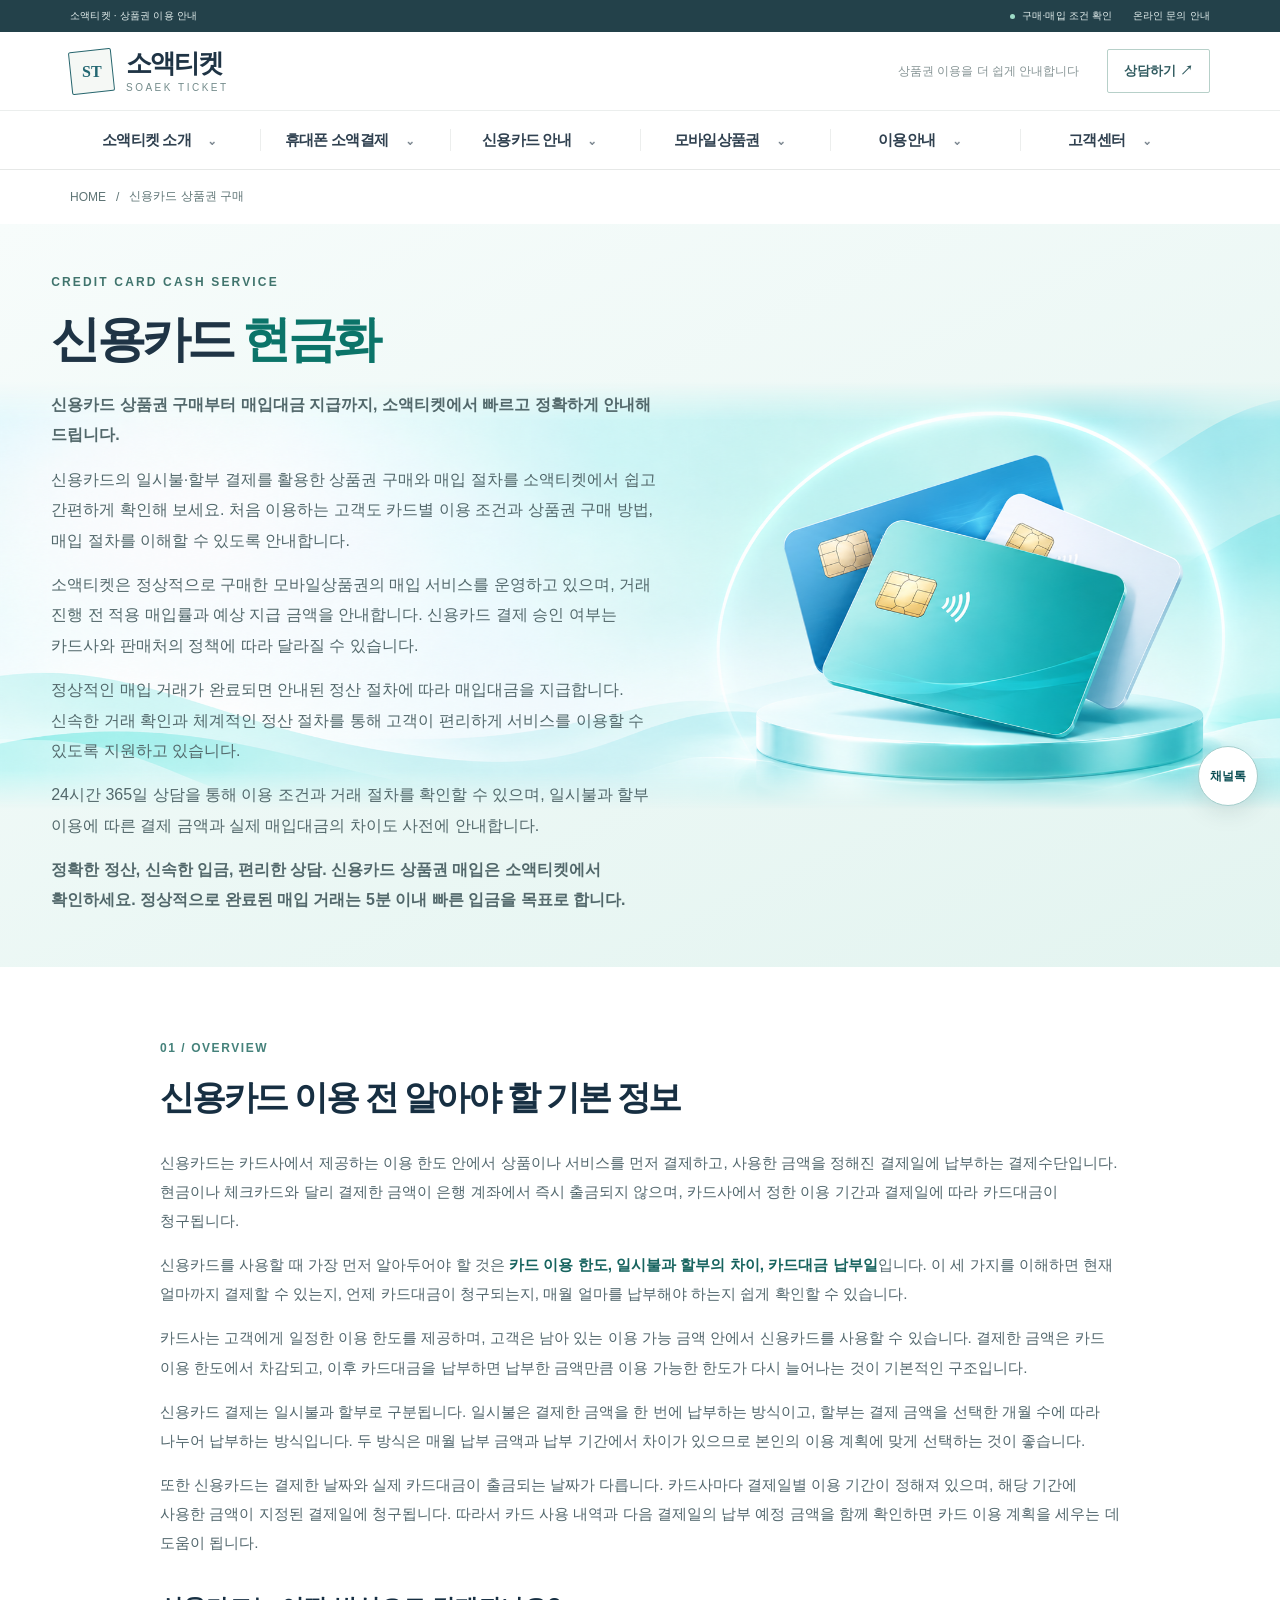
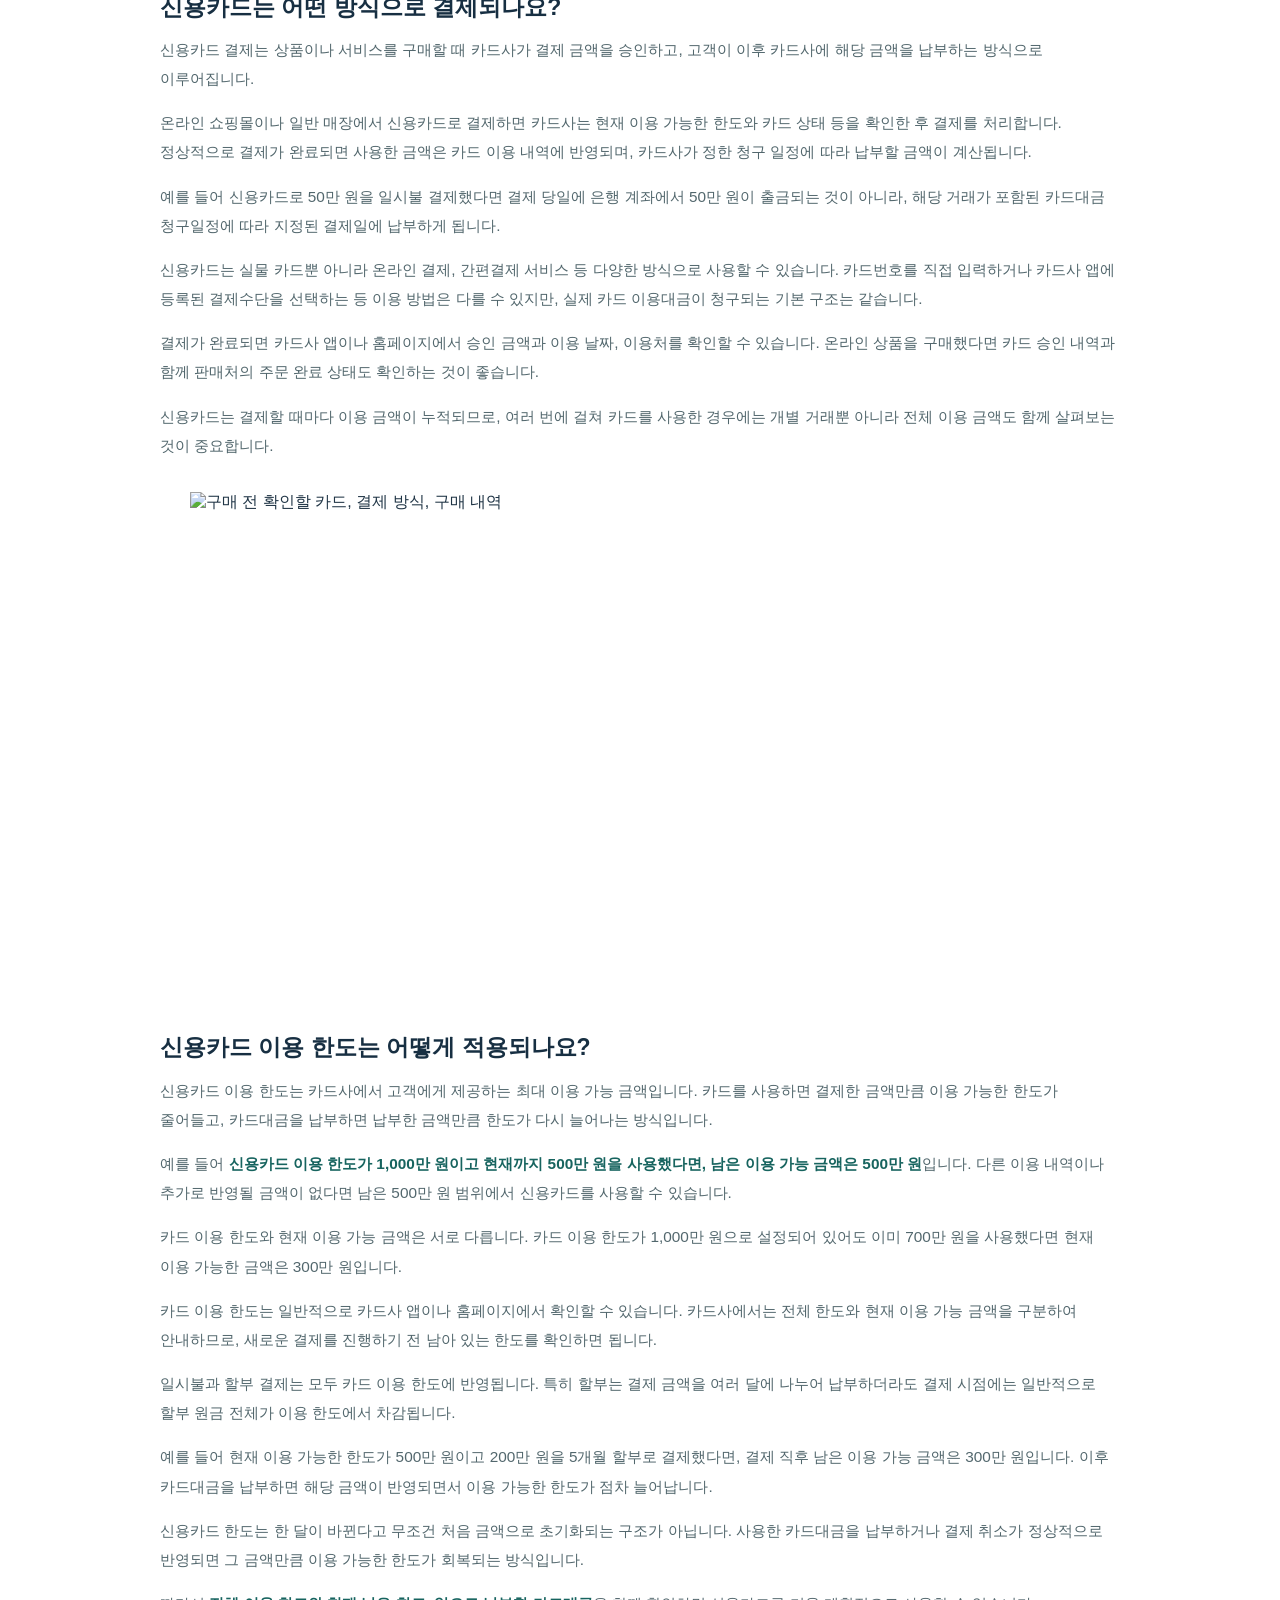
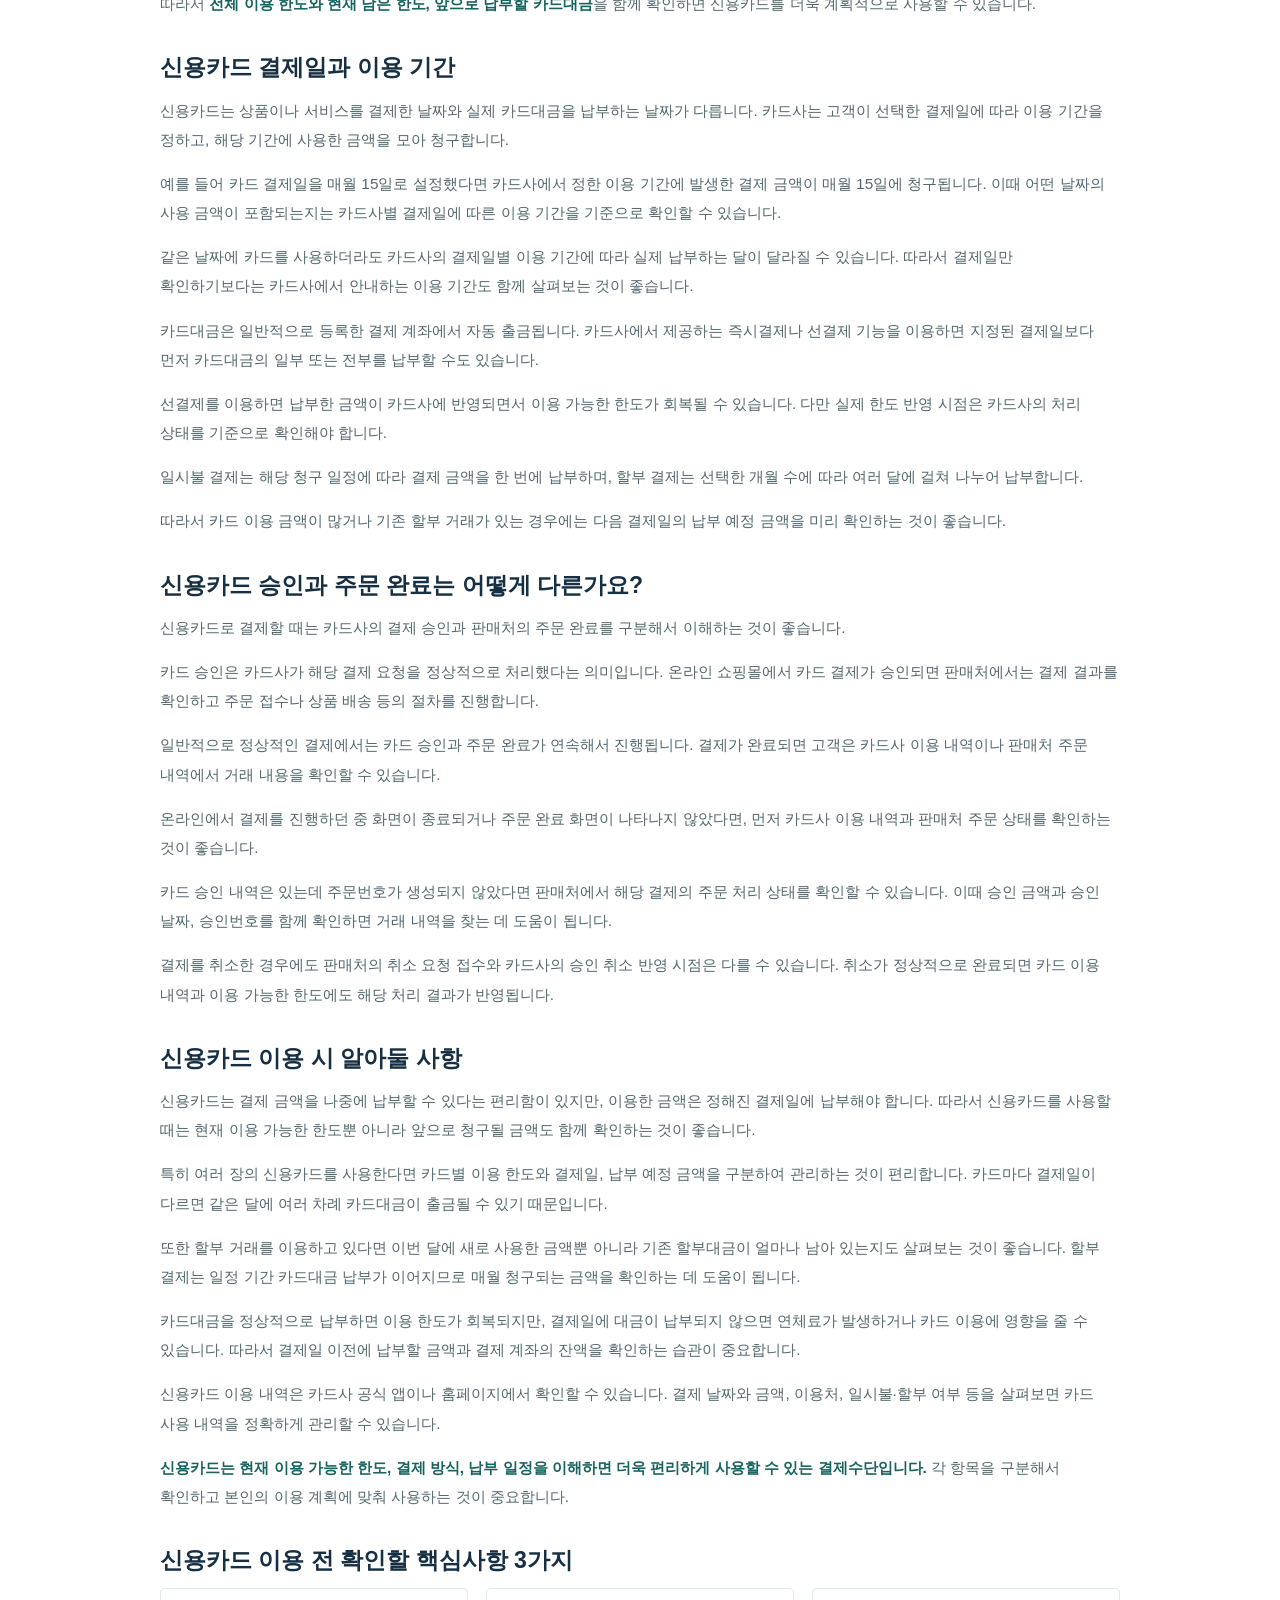
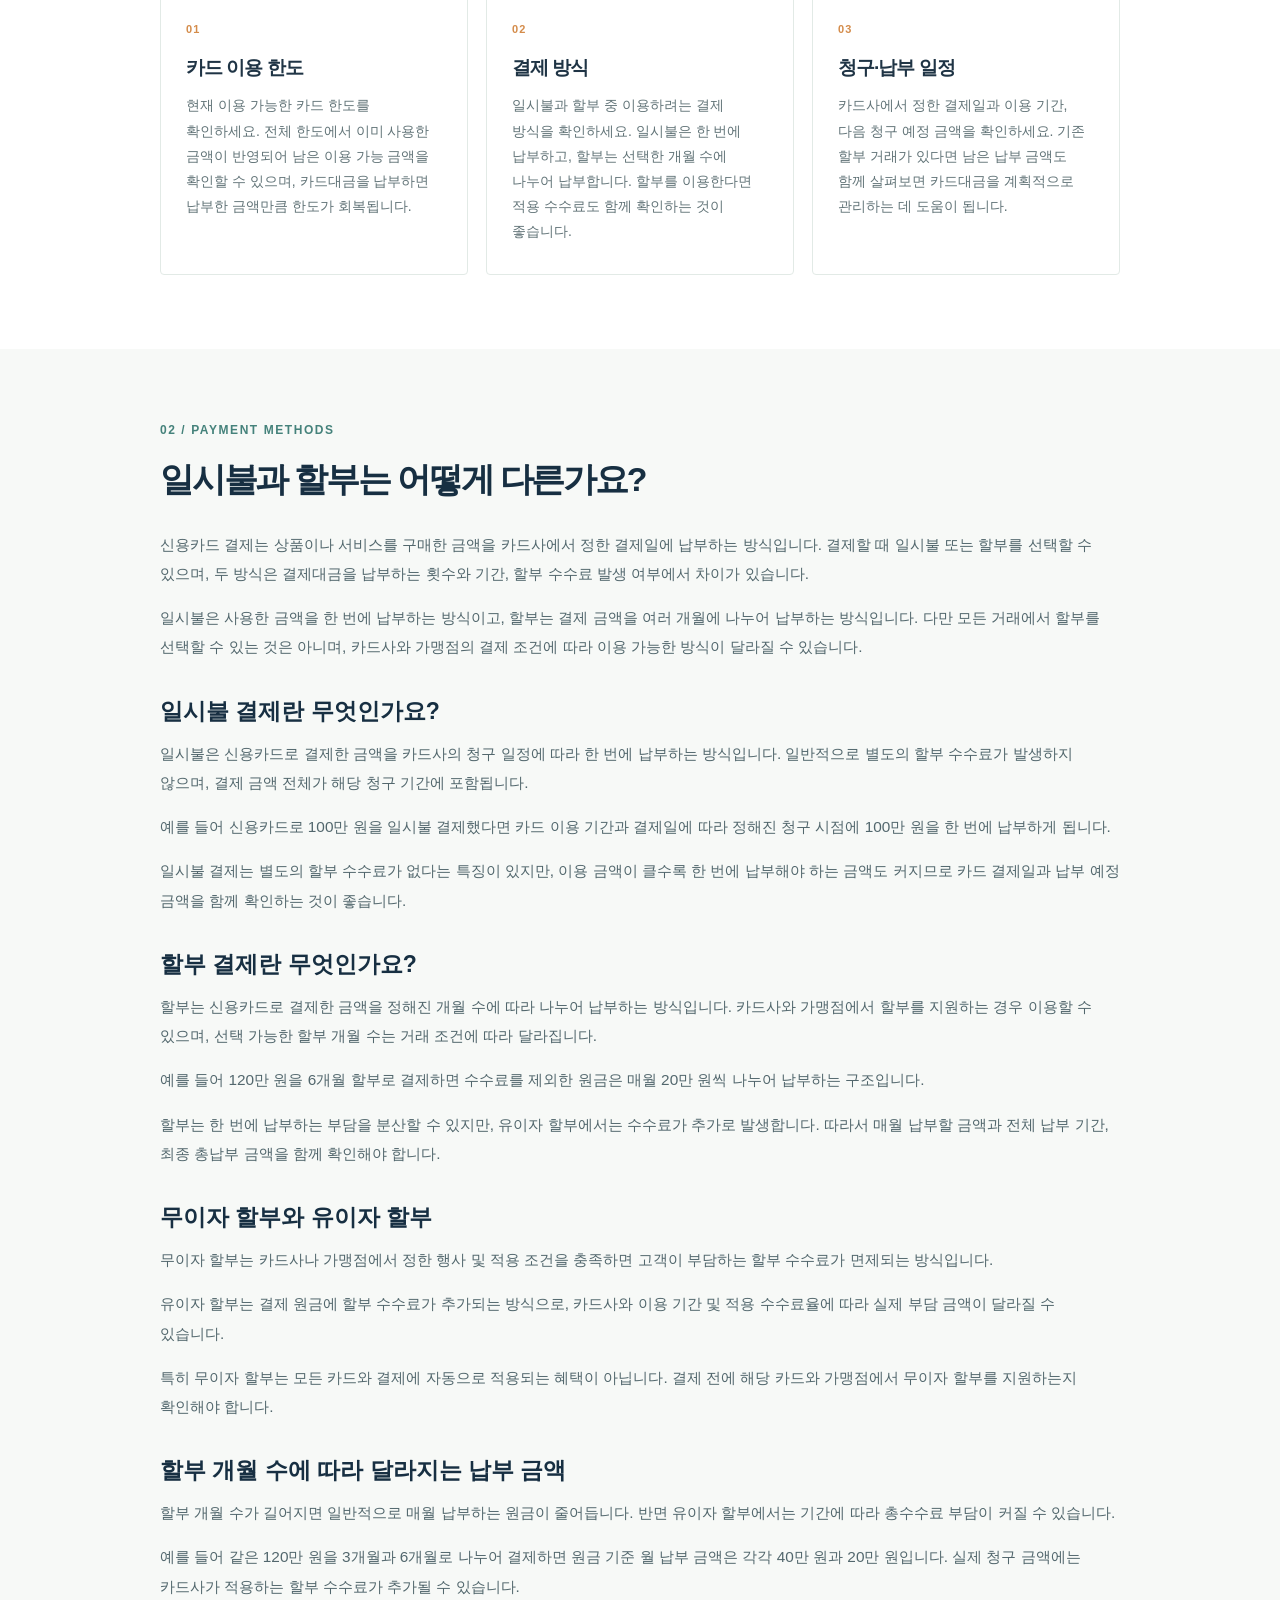
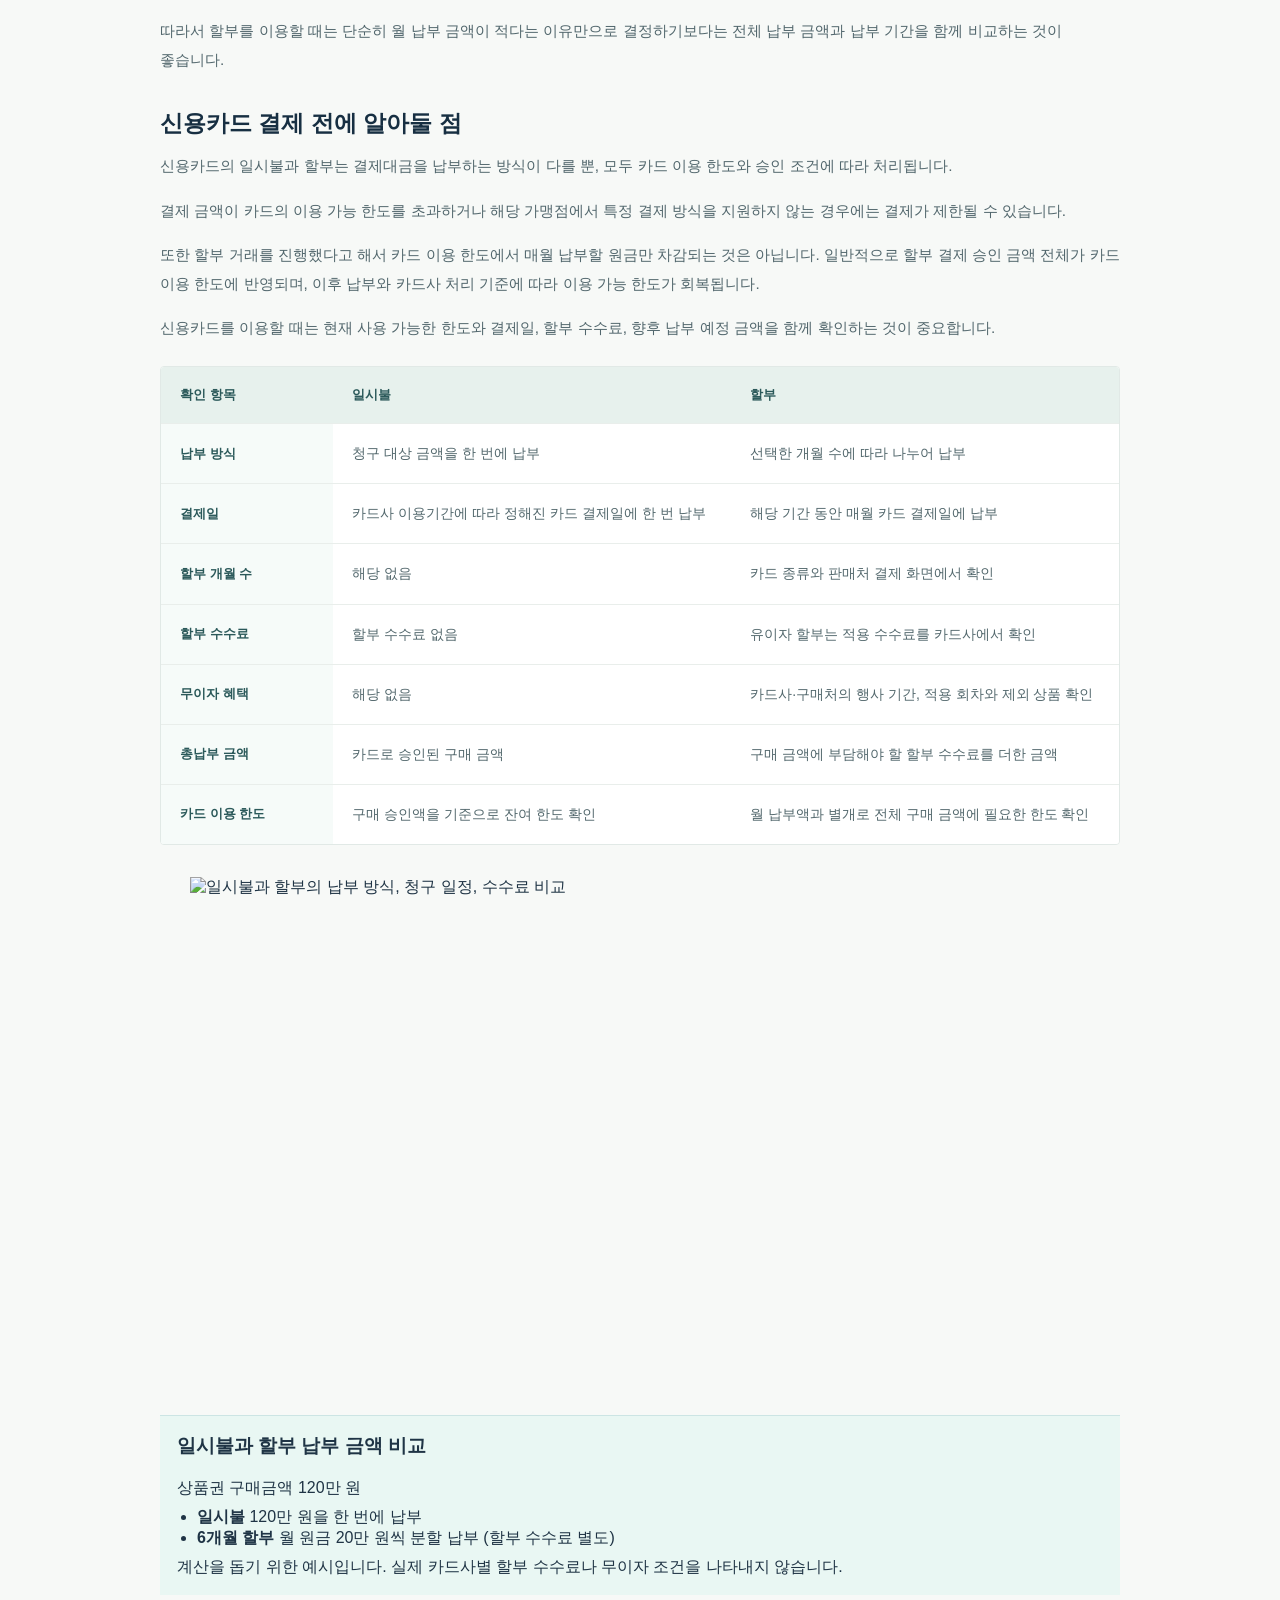
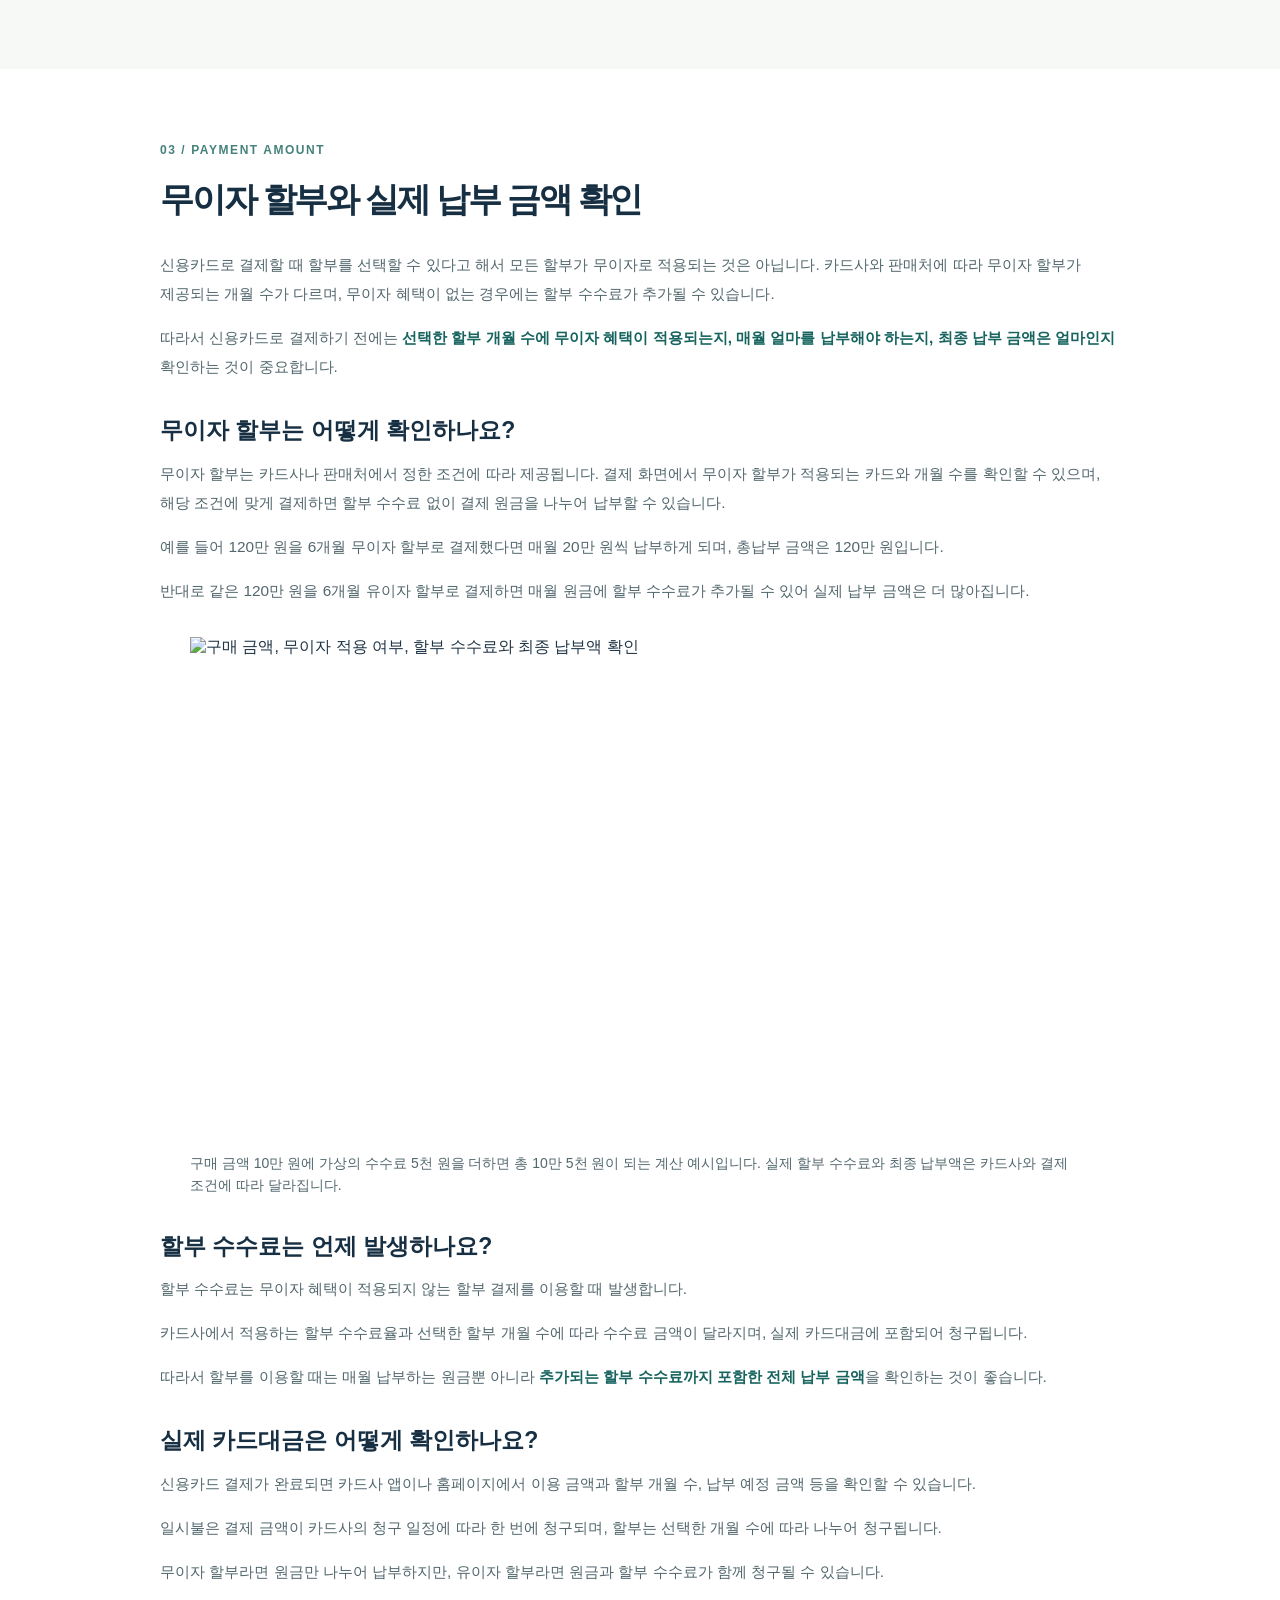
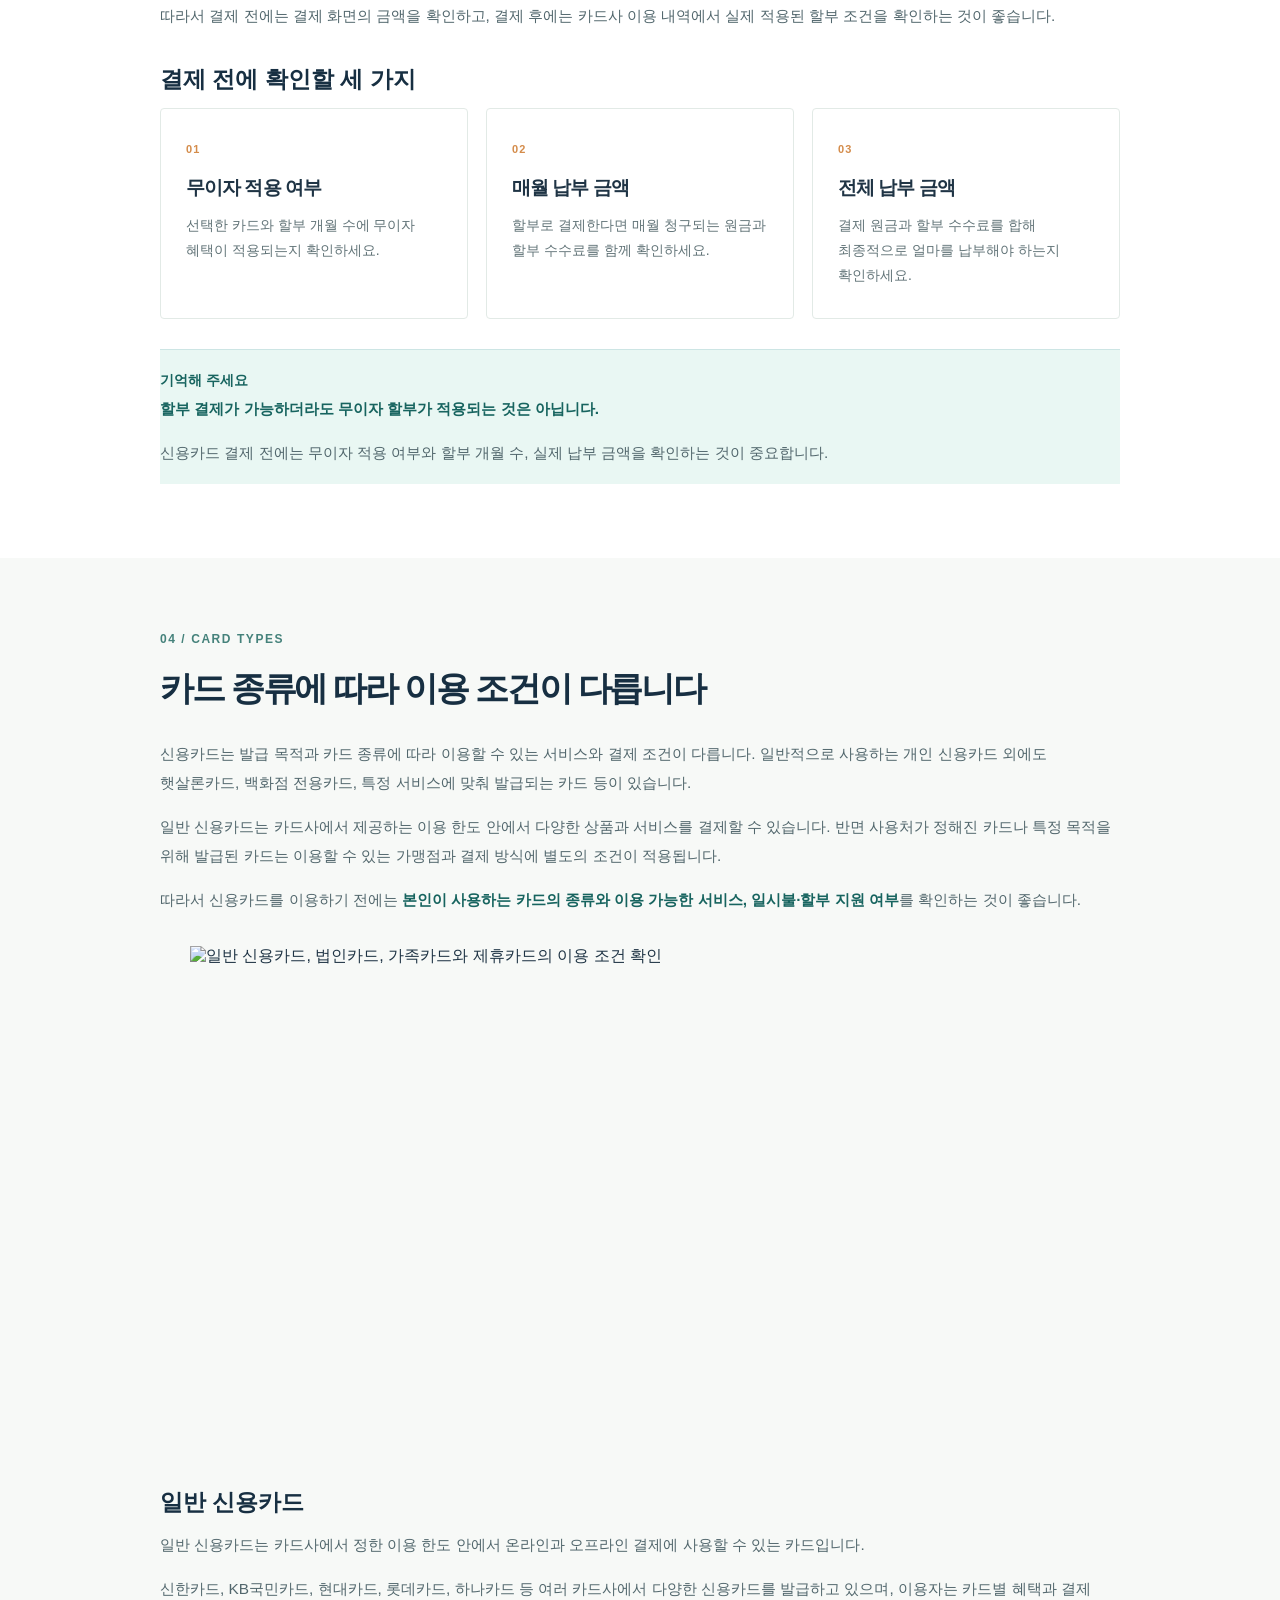
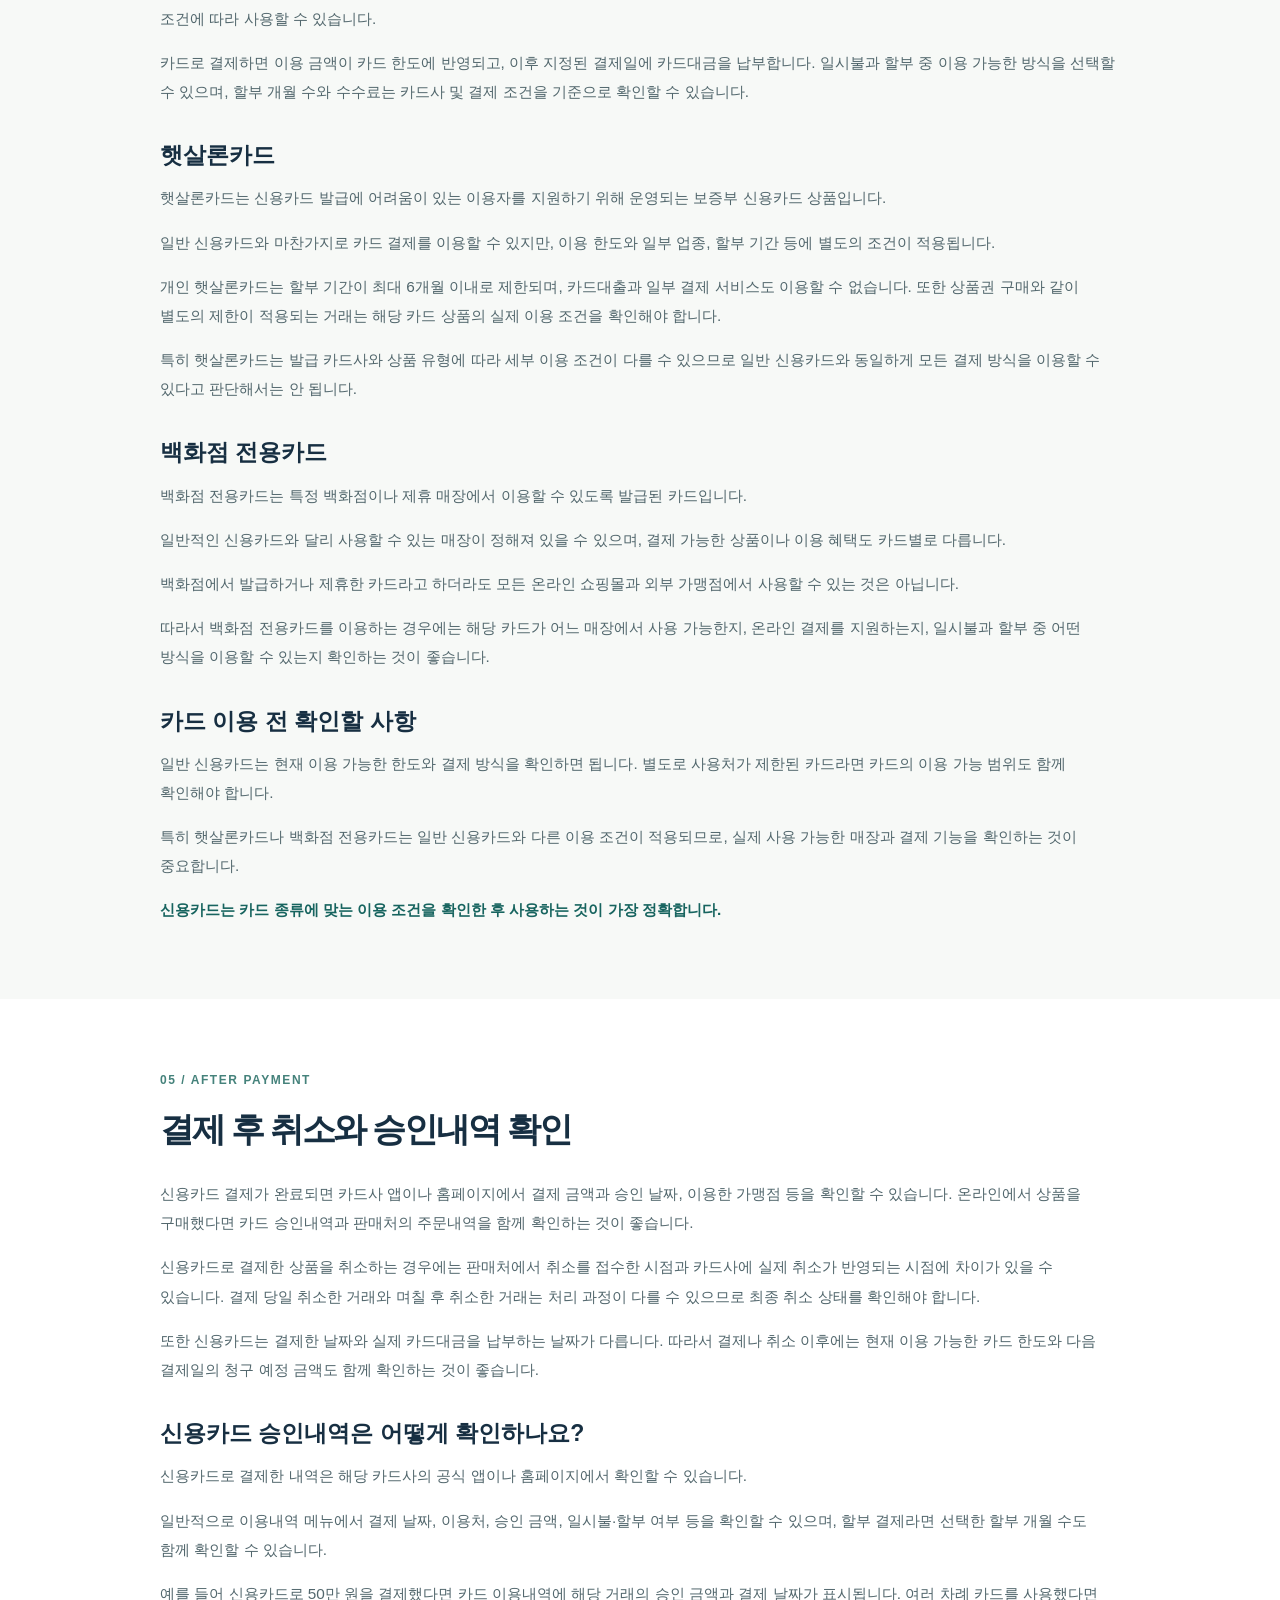
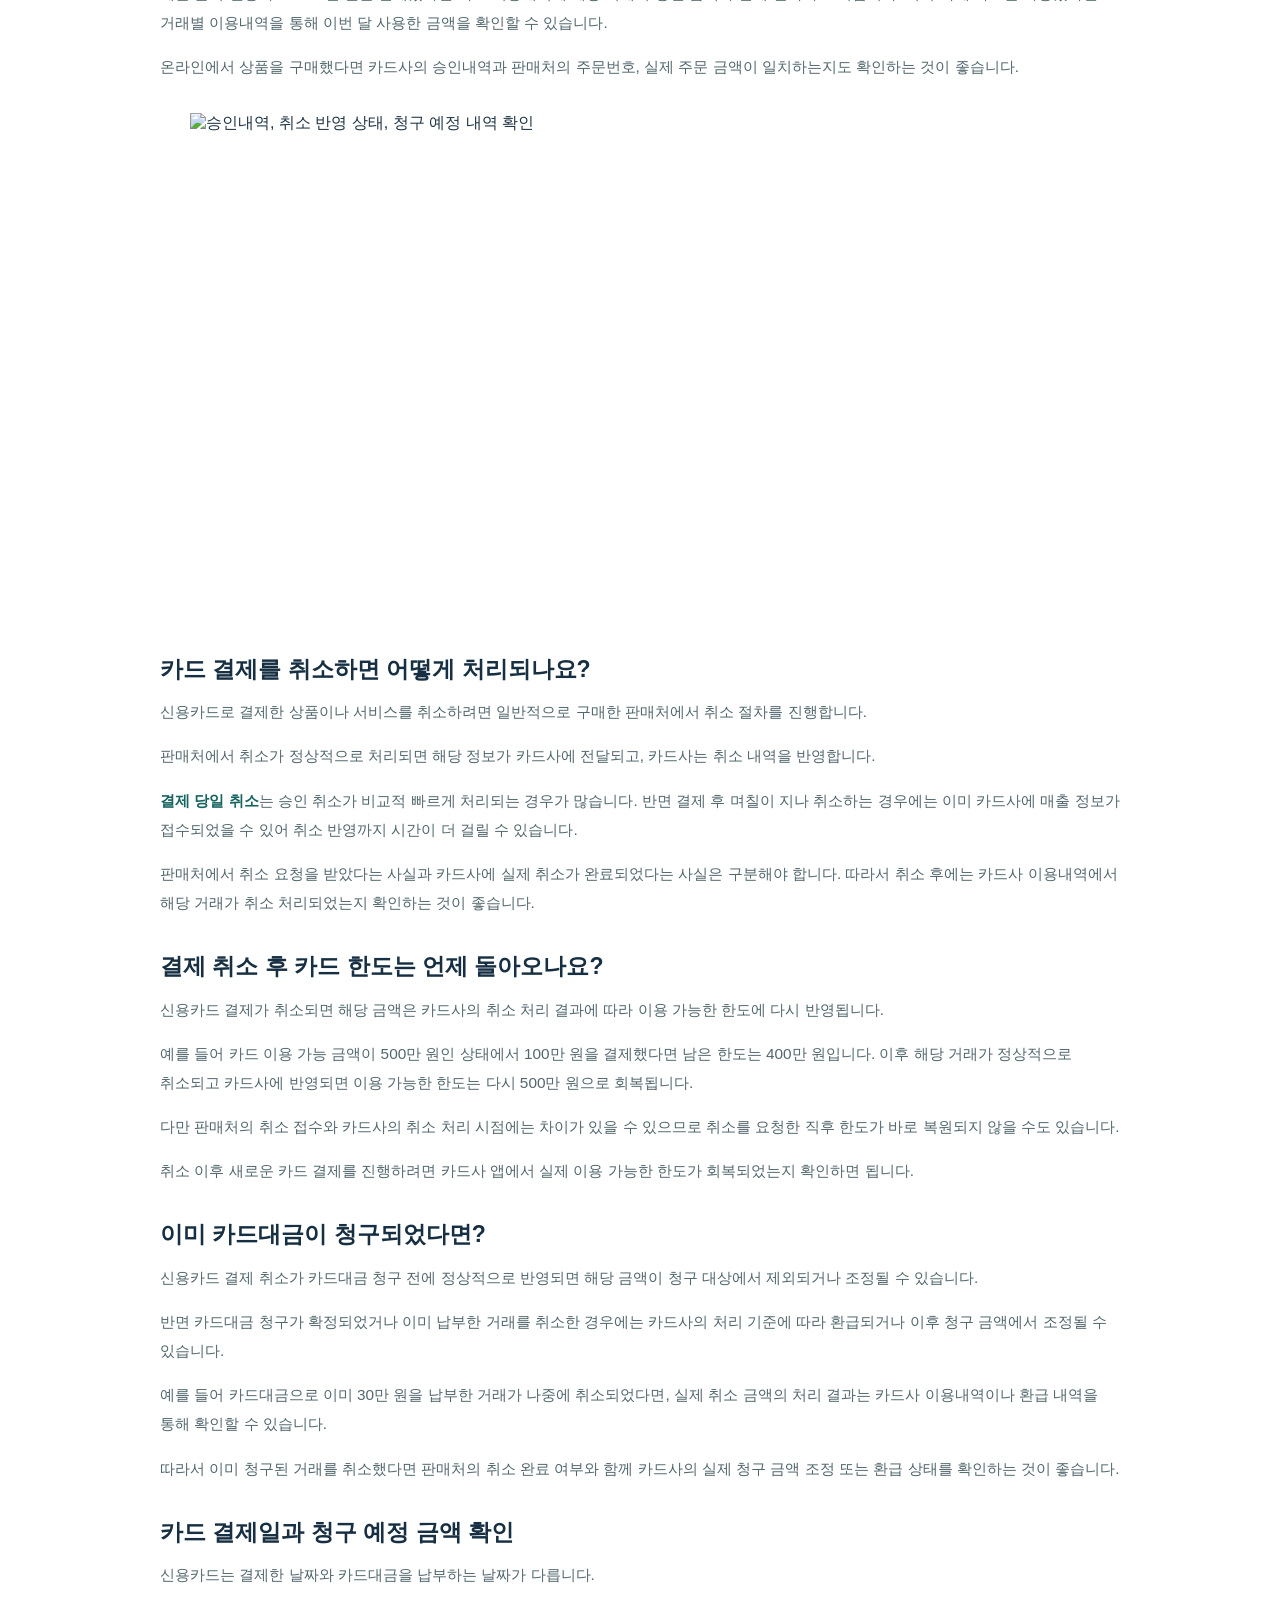
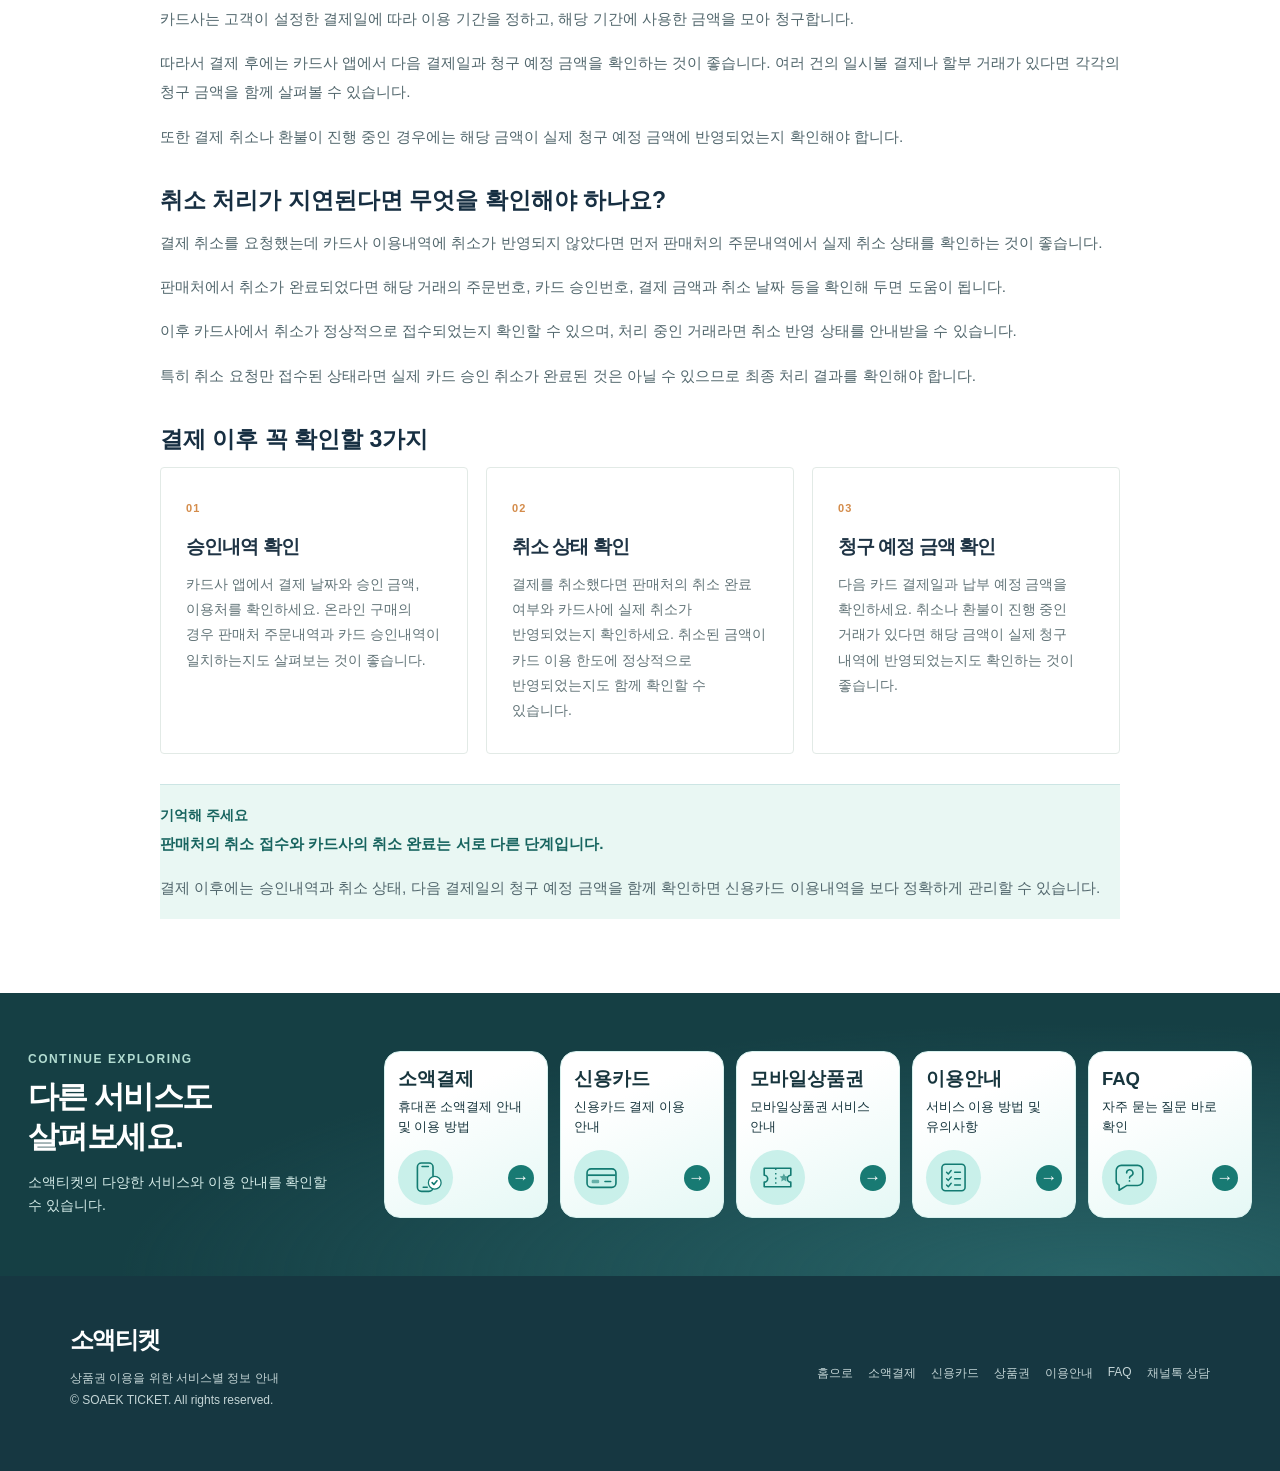
==== commit e59f9bc8: "Separate primary navigation links from submenu toggles" ====
--- a/public/credit-card.html
+++ b/public/credit-card.html
@@ -1,4 +1,4 @@
-<!DOCTYPE html><html lang="ko"><head><meta charset="utf-8"><meta name="viewport" content="width=device-width, initial-scale=1"><meta name="theme-color" content="#23414a"><meta name="robots" content="noindex,nofollow"><title>신용카드 상품권 구매 | 소액티켓</title><meta name="description" content="일시불·할부 선택부터 실제 청구 금액, 무이자 조건, 카드별 승인 여부까지 구매 전에 살펴보세요."><link rel="stylesheet" href="assets/site.css"><script src="assets/site.js" defer></script></head><body><div class="utility"><div class="wrap"><span>소액티켓 · 상품권 이용 안내</span><div class="line"><span><i class="dot"></i>구매·매입 조건 확인</span><a href="faq.html#contact">온라인 문의 안내</a></div></div></div><header class="header site-header"><div class="wrap header-in brand-header"><a class="brand" href="index.html" aria-label="소액티켓 메인으로 이동"><span aria-hidden="true" class="brand-mark"><span>ST</span></span><span><span class="brand-name">소액티켓</span><span class="brand-en" style="display:block">SOAEK TICKET</span></span></a><div class="header-right"><span class="header-quiet">상품권 이용을 더 쉽게 안내합니다</span><a class="header-cta" href="https://koreagiftcard.channel.io/home?page=소액티켓" target="_blank" rel="noopener noreferrer" data-channel-talk>상담하기 <span aria-hidden="true">↗</span></a></div><button class="menu-toggle mobile-nav-toggle" aria-controls="menu-shell" aria-expanded="false" aria-label="전체 메뉴 열기" type="button"><span></span><span></span><span></span></button></div><div class="menu-shell" id="menu-shell"><nav class="primary-navigation wrap" aria-label="전체 서비스 메뉴"><div class="primary-item" data-menu-group="brand"><button type="button" class="primary-tab" data-menu-trigger="brand" aria-expanded="false" aria-controls="mega-menu">소액티켓 소개<span class="tab-caret" aria-hidden="true">⌄</span></button><div class="mobile-submenu"><a class="mobile-sub-link" href="index.html#about">브랜드 소개</a><a class="mobile-sub-link" href="index.html#standards">서비스 운영 원칙</a><a class="mobile-sub-link" href="index.html#news">이용 정보 살펴보기</a></div></div><div class="primary-item" data-menu-group="mobile"><button type="button" class="primary-tab" data-menu-trigger="mobile" aria-expanded="false" aria-controls="mega-menu">휴대폰 소액결제<span class="tab-caret" aria-hidden="true">⌄</span></button><div class="mobile-submenu"><a class="mobile-sub-link" href="mobile-payment.html#overview">서비스 안내</a><a class="mobile-sub-link" href="mobile-payment.html#limits">결제 한도</a><a class="mobile-sub-link" href="mobile-payment.html#troubleshooting">승인 제한·오류</a><a class="mobile-sub-link" href="mobile-payment.html#billing">청구·납부 정보</a></div></div><div class="primary-item" data-menu-group="credit"><button type="button" class="primary-tab" data-menu-trigger="credit" aria-expanded="false" aria-controls="mega-menu">신용카드 안내<span class="tab-caret" aria-hidden="true">⌄</span></button><div class="mobile-submenu"><a class="mobile-sub-link" href="credit-card.html#overview">상품권 카드 구매</a><a class="mobile-sub-link" href="credit-card.html#methods">일시불·할부 안내</a><a class="mobile-sub-link" href="credit-card.html#fees">결제 금액·무이자</a><a class="mobile-sub-link" href="credit-card.html#supported">카드별 이용 조건</a></div></div><div class="primary-item" data-menu-group="gift"><button type="button" class="primary-tab" data-menu-trigger="gift" aria-expanded="false" aria-controls="mega-menu">모바일상품권<span class="tab-caret" aria-hidden="true">⌄</span></button><div class="mobile-submenu"><a class="mobile-sub-link" href="giftcard.html#overview">상품권 매입 안내</a><a class="mobile-sub-link" href="giftcard.html#types">상품권 종류·권종</a><a class="mobile-sub-link" href="giftcard.html#condition">유효기간·사용 상태</a><a class="mobile-sub-link" href="giftcard.html#payout">매입금액·입금 확인</a></div></div><div class="primary-item" data-menu-group="usage"><button type="button" class="primary-tab" data-menu-trigger="usage" aria-expanded="false" aria-controls="mega-menu">이용안내<span class="tab-caret" aria-hidden="true">⌄</span></button><div class="mobile-submenu"><a class="mobile-sub-link" href="guide.html#steps">전체 이용 절차</a><a class="mobile-sub-link" href="guide.html#before">이용 전 점검</a><a class="mobile-sub-link" href="guide.html#result">거래 결과 확인</a><a class="mobile-sub-link" href="guide.html#privacy">안전한 정보 전달</a></div></div><div class="primary-item" data-menu-group="support"><button type="button" class="primary-tab" data-menu-trigger="support" aria-expanded="false" aria-controls="mega-menu">고객센터<span class="tab-caret" aria-hidden="true">⌄</span></button><div class="mobile-submenu"><a class="mobile-sub-link" href="faq.html#questions">자주 묻는 질문</a><a class="mobile-sub-link" href="faq.html#errors">결제 오류 문의</a><a class="mobile-sub-link" href="faq.html#contact">상담 안내</a></div></div></nav><div class="mega-menu" id="mega-menu" aria-hidden="true"><div class="mega-menu-inner wrap"><div class="mega-grid"><section class="mega-column" data-menu-column="brand" aria-label="소액티켓 소개"><a class="mega-col-heading" href="index.html#about">소액티켓 소개</a><div class="mega-list"><a class="mega-sub-link" href="index.html#about">브랜드 소개</a><a class="mega-sub-link" href="index.html#standards">서비스 운영 원칙</a><a class="mega-sub-link" href="index.html#news">이용 정보 살펴보기</a></div></section><section class="mega-column" data-menu-column="mobile" aria-label="휴대폰 소액결제"><a class="mega-col-heading" href="mobile-payment.html#overview">휴대폰 소액결제</a><div class="mega-list"><a class="mega-sub-link" href="mobile-payment.html#overview">서비스 안내</a><a class="mega-sub-link" href="mobile-payment.html#limits">결제 한도</a><a class="mega-sub-link" href="mobile-payment.html#troubleshooting">승인 제한·오류</a><a class="mega-sub-link" href="mobile-payment.html#billing">청구·납부 정보</a></div></section><section class="mega-column" data-menu-column="credit" aria-label="신용카드 안내"><a class="mega-col-heading" href="credit-card.html#overview">신용카드 안내</a><div class="mega-list"><a class="mega-sub-link" href="credit-card.html#overview">상품권 카드 구매</a><a class="mega-sub-link" href="credit-card.html#methods">일시불·할부 안내</a><a class="mega-sub-link" href="credit-card.html#fees">결제 금액·무이자</a><a class="mega-sub-link" href="credit-card.html#supported">카드별 이용 조건</a></div></section><section class="mega-column" data-menu-column="gift" aria-label="모바일상품권"><a class="mega-col-heading" href="giftcard.html#overview">모바일상품권</a><div class="mega-list"><a class="mega-sub-link" href="giftcard.html#overview">상품권 매입 안내</a><a class="mega-sub-link" href="giftcard.html#types">상품권 종류·권종</a><a class="mega-sub-link" href="giftcard.html#condition">유효기간·사용 상태</a><a class="mega-sub-link" href="giftcard.html#payout">매입금액·입금 확인</a></div></section><section class="mega-column" data-menu-column="usage" aria-label="이용안내"><a class="mega-col-heading" href="guide.html#steps">이용안내</a><div class="mega-list"><a class="mega-sub-link" href="guide.html#steps">전체 이용 절차</a><a class="mega-sub-link" href="guide.html#before">이용 전 점검</a><a class="mega-sub-link" href="guide.html#result">거래 결과 확인</a><a class="mega-sub-link" href="guide.html#privacy">안전한 정보 전달</a></div></section><section class="mega-column" data-menu-column="support" aria-label="고객센터"><a class="mega-col-heading" href="faq.html#questions">고객센터</a><div class="mega-list"><a class="mega-sub-link" href="faq.html#questions">자주 묻는 질문</a><a class="mega-sub-link" href="faq.html#errors">결제 오류 문의</a><a class="mega-sub-link" href="faq.html#contact">상담 안내</a></div></section></div></div></div></div></header><main id="top"><div class="wrap breadcrumb"><a href="index.html">HOME</a><span aria-hidden="true">/</span><span>신용카드 상품권 구매</span></div><section class="page-hero credit-card-hero" aria-labelledby="credit-card-hero-heading">
+<!DOCTYPE html><html lang="ko"><head><meta charset="utf-8"><meta name="viewport" content="width=device-width, initial-scale=1"><meta name="theme-color" content="#23414a"><meta name="robots" content="noindex,nofollow"><title>신용카드 상품권 구매 | 소액티켓</title><meta name="description" content="일시불·할부 선택부터 실제 청구 금액, 무이자 조건, 카드별 승인 여부까지 구매 전에 살펴보세요."><link rel="stylesheet" href="assets/site.css"><script src="assets/site.js" defer></script></head><body><div class="utility"><div class="wrap"><span>소액티켓 · 상품권 이용 안내</span><div class="line"><span><i class="dot"></i>구매·매입 조건 확인</span><a href="faq.html#contact">온라인 문의 안내</a></div></div></div><header class="header site-header"><div class="wrap header-in brand-header"><a class="brand" href="index.html" aria-label="소액티켓 메인으로 이동"><span aria-hidden="true" class="brand-mark"><span>ST</span></span><span><span class="brand-name">소액티켓</span><span class="brand-en" style="display:block">SOAEK TICKET</span></span></a><div class="header-right"><span class="header-quiet">상품권 이용을 더 쉽게 안내합니다</span><a class="header-cta" href="https://koreagiftcard.channel.io/home?page=소액티켓" target="_blank" rel="noopener noreferrer" data-channel-talk>상담하기 <span aria-hidden="true">↗</span></a></div><button class="menu-toggle mobile-nav-toggle" aria-controls="menu-shell" aria-expanded="false" aria-label="전체 메뉴 열기" type="button"><span></span><span></span><span></span></button></div><div class="menu-shell" id="menu-shell"><nav class="primary-navigation wrap" aria-label="전체 서비스 메뉴"><div class="primary-item" data-menu-group="brand"><div class="primary-tab"><a class="primary-link" href="/">소액티켓 소개</a><button class="primary-submenu-toggle" type="button" data-menu-trigger="brand" aria-expanded="false" aria-controls="mega-menu" aria-label="소액티켓 소개 하위 메뉴"><span class="tab-caret" aria-hidden="true">⌄</span></button></div><div class="mobile-submenu"><a class="mobile-sub-link" href="/#about">소액티켓 소개</a><a class="mobile-sub-link" href="index.html#standards">서비스 운영 원칙</a><a class="mobile-sub-link" href="/#process">소액티켓 이용순서</a></div></div><div class="primary-item" data-menu-group="mobile"><div class="primary-tab"><a class="primary-link" href="/mobile-payment">휴대폰 소액결제</a><button class="primary-submenu-toggle" type="button" data-menu-trigger="mobile" aria-expanded="false" aria-controls="mega-menu" aria-label="휴대폰 소액결제 하위 메뉴"><span class="tab-caret" aria-hidden="true">⌄</span></button></div><div class="mobile-submenu"><a class="mobile-sub-link" href="mobile-payment.html#overview">서비스 안내</a><a class="mobile-sub-link" href="mobile-payment.html#limits">결제 한도</a><a class="mobile-sub-link" href="mobile-payment.html#troubleshooting">승인 제한·오류</a><a class="mobile-sub-link" href="mobile-payment.html#billing">청구·납부 정보</a></div></div><div class="primary-item" data-menu-group="credit"><div class="primary-tab"><a class="primary-link" href="/credit-card">신용카드 안내</a><button class="primary-submenu-toggle" type="button" data-menu-trigger="credit" aria-expanded="false" aria-controls="mega-menu" aria-label="신용카드 안내 하위 메뉴"><span class="tab-caret" aria-hidden="true">⌄</span></button></div><div class="mobile-submenu"><a class="mobile-sub-link" href="credit-card.html#overview">상품권 카드 구매</a><a class="mobile-sub-link" href="credit-card.html#methods">일시불·할부 안내</a><a class="mobile-sub-link" href="credit-card.html#fees">결제 금액·무이자</a><a class="mobile-sub-link" href="credit-card.html#supported">카드별 이용 조건</a></div></div><div class="primary-item" data-menu-group="gift"><div class="primary-tab"><a class="primary-link" href="/giftcard">모바일상품권</a><button class="primary-submenu-toggle" type="button" data-menu-trigger="gift" aria-expanded="false" aria-controls="mega-menu" aria-label="모바일상품권 하위 메뉴"><span class="tab-caret" aria-hidden="true">⌄</span></button></div><div class="mobile-submenu"><a class="mobile-sub-link" href="giftcard.html#overview">상품권 매입 안내</a><a class="mobile-sub-link" href="giftcard.html#types">상품권 종류·권종</a><a class="mobile-sub-link" href="giftcard.html#condition">유효기간·사용 상태</a><a class="mobile-sub-link" href="giftcard.html#payout">매입금액·입금 확인</a></div></div><div class="primary-item" data-menu-group="usage"><div class="primary-tab"><a class="primary-link" href="/guide">이용안내</a><button class="primary-submenu-toggle" type="button" data-menu-trigger="usage" aria-expanded="false" aria-controls="mega-menu" aria-label="이용안내 하위 메뉴"><span class="tab-caret" aria-hidden="true">⌄</span></button></div><div class="mobile-submenu"><a class="mobile-sub-link" href="guide.html#steps">전체 이용 절차</a><a class="mobile-sub-link" href="guide.html#before">이용 전 점검</a><a class="mobile-sub-link" href="guide.html#result">거래 결과 확인</a><a class="mobile-sub-link" href="guide.html#privacy">안전한 정보 전달</a></div></div><div class="primary-item" data-menu-group="support"><div class="primary-tab"><a class="primary-link" href="/faq">고객센터</a><button class="primary-submenu-toggle" type="button" data-menu-trigger="support" aria-expanded="false" aria-controls="mega-menu" aria-label="고객센터 하위 메뉴"><span class="tab-caret" aria-hidden="true">⌄</span></button></div><div class="mobile-submenu"><a class="mobile-sub-link" href="faq.html#questions">자주 묻는 질문</a><a class="mobile-sub-link" href="faq.html#contact">상담 안내</a></div></div></nav><div class="mega-menu" id="mega-menu" aria-hidden="true"><div class="mega-menu-inner wrap"><div class="mega-grid"><section class="mega-column" data-menu-column="brand" aria-label="소액티켓 소개"><a class="mega-col-heading" href="index.html#about">소액티켓 소개</a><div class="mega-list"><a class="mega-sub-link" href="/#about">소액티켓 소개</a><a class="mega-sub-link" href="index.html#standards">서비스 운영 원칙</a><a class="mega-sub-link" href="/#process">소액티켓 이용순서</a></div></section><section class="mega-column" data-menu-column="mobile" aria-label="휴대폰 소액결제"><a class="mega-col-heading" href="mobile-payment.html#overview">휴대폰 소액결제</a><div class="mega-list"><a class="mega-sub-link" href="mobile-payment.html#overview">서비스 안내</a><a class="mega-sub-link" href="mobile-payment.html#limits">결제 한도</a><a class="mega-sub-link" href="mobile-payment.html#troubleshooting">승인 제한·오류</a><a class="mega-sub-link" href="mobile-payment.html#billing">청구·납부 정보</a></div></section><section class="mega-column" data-menu-column="credit" aria-label="신용카드 안내"><a class="mega-col-heading" href="credit-card.html#overview">신용카드 안내</a><div class="mega-list"><a class="mega-sub-link" href="credit-card.html#overview">상품권 카드 구매</a><a class="mega-sub-link" href="credit-card.html#methods">일시불·할부 안내</a><a class="mega-sub-link" href="credit-card.html#fees">결제 금액·무이자</a><a class="mega-sub-link" href="credit-card.html#supported">카드별 이용 조건</a></div></section><section class="mega-column" data-menu-column="gift" aria-label="모바일상품권"><a class="mega-col-heading" href="giftcard.html#overview">모바일상품권</a><div class="mega-list"><a class="mega-sub-link" href="giftcard.html#overview">상품권 매입 안내</a><a class="mega-sub-link" href="giftcard.html#types">상품권 종류·권종</a><a class="mega-sub-link" href="giftcard.html#condition">유효기간·사용 상태</a><a class="mega-sub-link" href="giftcard.html#payout">매입금액·입금 확인</a></div></section><section class="mega-column" data-menu-column="usage" aria-label="이용안내"><a class="mega-col-heading" href="guide.html#steps">이용안내</a><div class="mega-list"><a class="mega-sub-link" href="guide.html#steps">전체 이용 절차</a><a class="mega-sub-link" href="guide.html#before">이용 전 점검</a><a class="mega-sub-link" href="guide.html#result">거래 결과 확인</a><a class="mega-sub-link" href="guide.html#privacy">안전한 정보 전달</a></div></section><section class="mega-column" data-menu-column="support" aria-label="고객센터"><a class="mega-col-heading" href="faq.html#questions">고객센터</a><div class="mega-list"><a class="mega-sub-link" href="faq.html#questions">자주 묻는 질문</a><a class="mega-sub-link" href="faq.html#contact">상담 안내</a></div></section></div></div></div></div></header><main id="top"><div class="wrap breadcrumb"><a href="index.html">HOME</a><span aria-hidden="true">/</span><span>신용카드 상품권 구매</span></div><section class="page-hero credit-card-hero" aria-labelledby="credit-card-hero-heading">
   <div class="wrap">
     <div class="page-hero-copy">
       <div class="section-eyebrow">CREDIT CARD CASH SERVICE</div>
--- a/public/assets/site.css
+++ b/public/assets/site.css
@@ -37,10 +37,10 @@
 .primary-item{position:relative;min-width:0}
 .primary-item+.primary-item:before{content:'';position:absolute;left:0;top:18px;height:22px;width:1px;background:#eceeed}
 .primary-tab{background:none;border:0;width:100%;height:100%;padding:0 7px;display:flex;gap:5px;align-items:center;justify-content:center;font-size:15px;font-weight:690;letter-spacing:-.05em;color:#304150;white-space:nowrap;transition:color .15s,background-color .15s}
-.primary-tab:hover,.primary-tab:focus-visible{color:#b96b2d;background:#faf5ed;outline-offset:-3px}
-.primary-tab[aria-expanded="true"]{background:#efa24e;color:#fff}
+.primary-tab:hover,.primary-tab:focus-within{color:#b96b2d;background:#faf5ed;outline-offset:-3px}
+.primary-item.is-selected > .primary-tab{background:#efa24e;color:#fff}
 .tab-caret{font-size:14px;opacity:.65;transition:transform .22s}
-.primary-tab[aria-expanded="true"] .tab-caret{transform:rotate(180deg)}
+.primary-submenu-toggle[aria-expanded="true"] .tab-caret{transform:rotate(180deg)}
 .mobile-submenu{display:none}
 .mega-menu{position:absolute;top:100%;left:0;right:0;display:none;z-index:210;background:#fff;border-top:1px solid #ebe8e4;box-shadow:0 20px 35px rgba(22,40,47,.15)}
 .mega-menu.is-open{display:block;animation:menuDown .16s ease-out}
@@ -94,7 +94,7 @@
  .primary-item+.primary-item:before{display:none}
  .primary-item{border-bottom:1px solid #e8edeb}
  .primary-tab{height:55px;justify-content:space-between;font-size:15px;padding:0 7px}
- .primary-tab[aria-expanded="true"]{background:#fff;color:#ce762f}
+ .primary-item.is-selected > .primary-tab{background:#fff;color:#ce762f}
  .tab-caret{font-size:20px}
  .mobile-submenu{display:none;padding:2px 5px 15px 18px;background:#fafaf8}
  .primary-item.is-selected .mobile-submenu{display:flex;flex-direction:column;gap:0}
@@ -738,22 +738,22 @@
   #process .process-step:hover { transform: translateY(-2px); box-shadow: 0 10px 19px #248e8426; }
 }
 
-.page-hero:is(.mobile-payment-hero, .credit-card-hero, .giftcard-hero) {
+.page-hero:is(.mobile-payment-hero, .credit-card-hero, .giftcard-hero, .guide-page-hero) {
   border: 0;
   background: linear-gradient(155deg, #f7fcfb, #e3f4f0);
 }
-:is(.mobile-payment-hero, .credit-card-hero, .giftcard-hero)::before,
-:is(.mobile-payment-hero, .credit-card-hero, .giftcard-hero)::after { content: none; }
-:is(.mobile-payment-hero, .credit-card-hero, .giftcard-hero) .wrap {
+:is(.mobile-payment-hero, .credit-card-hero, .giftcard-hero, .guide-page-hero)::before,
+:is(.mobile-payment-hero, .credit-card-hero, .giftcard-hero, .guide-page-hero)::after { content: none; }
+:is(.mobile-payment-hero, .credit-card-hero, .giftcard-hero, .guide-page-hero) .wrap {
   display: flex;
   width: min(1440px, calc(100% - 8%));
   min-height: max(520px, 46.5vw);
   padding-block: clamp(28px, 4vw, 54px);
 }
-:is(.mobile-payment-hero, .credit-card-hero, .giftcard-hero) .page-hero-copy { width: 52%; text-align: left; overflow-wrap: anywhere; }
-:is(.mobile-payment-hero, .credit-card-hero, .giftcard-hero) h1 span { color: #0b7469; }
-:is(.mobile-payment-hero, .credit-card-hero, .giftcard-hero) p { max-width: 630px; margin: 0; font-size: clamp(15px, 1.25vw, 17px); }
-:is(.mobile-payment-hero, .credit-card-hero, .giftcard-hero) p + p { margin-top: 14px; }
+:is(.mobile-payment-hero, .credit-card-hero, .giftcard-hero, .guide-page-hero) .page-hero-copy { width: 52%; text-align: left; overflow-wrap: anywhere; }
+:is(.mobile-payment-hero, .credit-card-hero, .giftcard-hero, .guide-page-hero) h1 span { color: #0b7469; }
+:is(.mobile-payment-hero, .credit-card-hero, .giftcard-hero, .guide-page-hero) p { max-width: 630px; margin: 0; font-size: clamp(15px, 1.25vw, 17px); }
+:is(.mobile-payment-hero, .credit-card-hero, .giftcard-hero, .guide-page-hero) p + p { margin-top: 14px; }
 .mobile-payment-hero-points {
   display: grid;
   grid-template-columns: repeat(4, minmax(0, 1fr));
@@ -788,8 +788,8 @@
   object-position: right bottom;
 }
 @media (max-width: 1000px) {
-  :is(.mobile-payment-hero, .credit-card-hero, .giftcard-hero) .wrap { display: block; width: min(670px, calc(100% - 36px)); min-height: 0; padding-bottom: 14px; }
-  :is(.mobile-payment-hero, .credit-card-hero, .giftcard-hero) .page-hero-copy { width: auto; }
+  :is(.mobile-payment-hero, .credit-card-hero, .giftcard-hero, .guide-page-hero) .wrap { display: block; width: min(670px, calc(100% - 36px)); min-height: 0; padding-bottom: 14px; }
+  :is(.mobile-payment-hero, .credit-card-hero, .giftcard-hero, .guide-page-hero) .page-hero-copy { width: auto; }
   .mobile-payment-hero-image {
     position: relative;
     height: auto;
@@ -798,7 +798,7 @@
   }
 }
 @media (max-width: 700px) {
-  :is(.mobile-payment-hero, .credit-card-hero, .giftcard-hero) h1 { font-size: clamp(30px, 8vw, 38px); }
+  :is(.mobile-payment-hero, .credit-card-hero, .giftcard-hero, .guide-page-hero) h1 { font-size: clamp(30px, 8vw, 38px); }
   .mobile-payment-hero-points { grid-template-columns: repeat(2, minmax(0, 1fr)); }
 }
 
@@ -823,30 +823,30 @@
   }
 }
 
-:is(.mobile-payment-content, .credit-card-content, .giftcard-content) { text-align: left; }
-:is(.mobile-payment-content, .credit-card-content, .giftcard-content) > .wrap > :is(.section-eyebrow, .sub-heading, .mobile-payment-copy, .credit-card-copy, .giftcard-copy, .sub-card-grid, .credit-methods-example, .table-scroll) {
+:is(.mobile-payment-content, .credit-card-content, .giftcard-content, .guide-steps, .guide-content) { text-align: left; }
+:is(.mobile-payment-content, .credit-card-content, .giftcard-content, .guide-steps, .guide-content) > .wrap > :is(.section-eyebrow, .sub-heading, .mobile-payment-copy, .credit-card-copy, .giftcard-copy, .guide-steps-copy, .sub-card-grid, .credit-methods-example, .table-scroll) {
   max-width: 960px;
   margin-inline: auto;
 }
-:is(.mobile-payment-content, .credit-card-content, .giftcard-content) .sub-heading { color: #172f42; }
-:is(.mobile-payment-copy, .credit-card-copy, .giftcard-copy) { word-break: keep-all; overflow-wrap: anywhere; }
+:is(.mobile-payment-content, .credit-card-content, .giftcard-content, .guide-steps, .guide-content) .sub-heading { color: #172f42; }
+:is(.mobile-payment-copy, .credit-card-copy, .giftcard-copy, .guide-steps-copy) { word-break: keep-all; overflow-wrap: anywhere; }
 @media (min-width: 1051px) {
-  :is(.mobile-payment-content, .credit-card-content, .giftcard-content) > .wrap { width: min(1200px, calc(100% - 56px)); }
-}
-:is(.mobile-payment-copy, .credit-card-copy, .giftcard-copy) p {
+  :is(.mobile-payment-content, .credit-card-content, .giftcard-content, .guide-steps, .guide-content) > .wrap { width: min(1200px, calc(100% - 56px)); }
+}
+:is(.mobile-payment-copy, .credit-card-copy, .giftcard-copy, .guide-steps-copy) p {
   margin: 0;
   color: #52676d;
   font-size: clamp(15px, 1.2vw, 17px);
   line-height: 1.9;
 }
-:is(.mobile-payment-copy, .credit-card-copy, .giftcard-copy) p + p { margin-top: 15px; }
-:is(.mobile-payment-copy, .credit-card-copy, .giftcard-copy) h3 {
+:is(.mobile-payment-copy, .credit-card-copy, .giftcard-copy, .guide-steps-copy) p + p { margin-top: 15px; }
+:is(.mobile-payment-copy, .credit-card-copy, .giftcard-copy, .guide-steps-copy) h3 {
   margin: 33px 0 12px;
   color: #172f42;
   font-size: clamp(20px, 1.8vw, 24px);
   line-height: 1.4;
 }
-:is(.mobile-payment-copy, .credit-card-copy, .giftcard-copy) strong { color: #17645f; }
+:is(.mobile-payment-copy, .credit-card-copy, .giftcard-copy, .guide-steps-copy) strong { color: #17645f; }
 .mobile-payment-copy .mobile-payment-illustration {
   max-width: 1000px;
   margin: 22px auto 0;
@@ -865,8 +865,8 @@
   .mobile-payment-illustration a { color: #17645f; font-size: 14px; text-decoration: underline; }
 }
 #troubleshooting .mobile-payment-copy p { line-height: 1.8; }
-:is(#troubleshooting, .credit-card-overview, .giftcard-content) .sub-card-grid { margin-top: 4px; }
-:is(#troubleshooting, .credit-card-overview, .giftcard-content) .sub-card h4 {
+:is(#troubleshooting, .credit-card-overview, .giftcard-content, .guide-steps, .guide-content) .sub-card-grid { margin-top: 4px; }
+:is(#troubleshooting, .credit-card-overview, .giftcard-content, .guide-steps, .guide-content) .sub-card h4 {
   margin: 18px 0 12px;
   font-size: 19px;
   letter-spacing: -.05em;
@@ -1146,3 +1146,220 @@
     mask-image: linear-gradient(transparent, #000 18%);
   }
 }
+
+.giftcard-content .content-visual {
+  width: min(100%, 900px);
+  margin: 32px auto 36px;
+}
+.giftcard-content .content-visual img {
+  display: block;
+  width: 100%;
+  height: auto;
+  object-fit: contain;
+  border-radius: 24px;
+  box-shadow: 0 18px 40px rgb(16 27 45 / 8%);
+}
+@media (max-width: 768px) {
+  .giftcard-content .content-visual { margin-block: 28px; }
+  .giftcard-content .content-visual img { border-radius: 18px; }
+}
+
+.page-hero.guide-page-hero { background: linear-gradient(#f4fbfe, #e0f7fa); }
+.guide-page-hero .wrap { min-height: min(33.41vw, 725px); }
+.guide-page-hero .page-hero-copy { width: 48%; }
+.guide-page-hero h1 { color: #102e41; font-weight: 800; }
+.guide-page-hero .page-hero-copy p {
+  color: #173b4a;
+  font-size: 16px;
+  font-weight: 500;
+  line-height: 1.75;
+}
+.guide-page-hero strong { color: #086b68; font-weight: 700; }
+.guide-page-hero-image {
+  position: absolute;
+  inset: 50% auto auto 50%;
+  display: block;
+  width: min(100%, 2170px);
+  height: auto;
+  transform: translate(-50%, -50%);
+  mask-image: linear-gradient(transparent, #000 5% 95%, transparent);
+}
+@media (max-width: 1000px) {
+  .guide-page-hero .wrap { min-height: 0; }
+  .guide-page-hero .page-hero-copy { width: 100%; }
+  .guide-page-hero .page-hero-copy p { font-size: 15px; }
+  .guide-page-hero-image {
+    position: relative;
+    inset: auto auto auto 85%;
+    width: 190%;
+    max-width: none;
+    transform: translateX(-85%);
+    mask-image: linear-gradient(transparent, #000 6%);
+  }
+}
+
+.guide-steps .sub-card-grid { grid-auto-rows: 1fr; }
+@media (min-width: 701px) {
+  .guide-steps .sub-card-grid { grid-template-columns: repeat(2, minmax(0, 1fr)); }
+}
+
+.guide-visual {
+  display: block;
+  width: min(100%, 820px);
+  margin: 32px auto;
+  padding: 0;
+  border: 0;
+  background: transparent;
+  color: #17645f;
+  font: inherit;
+  cursor: zoom-in;
+}
+.guide-visual img { display: block; width: 100%; height: auto; }
+.guide-visual span { display: block; margin-top: 8px; font-size: 14px; text-decoration: underline; }
+.guide-image-dialog {
+  position: fixed;
+  inset: 0;
+  margin: auto;
+  width: min(1200px, calc(100% - 32px));
+  max-height: calc(100dvh - 32px);
+  padding: 0;
+  border: 0;
+  border-radius: 12px;
+  color: #173b4a;
+}
+.guide-image-dialog::backdrop { background: rgb(16 46 65 / 75%); }
+.guide-image-toolbar { display: flex; justify-content: space-between; align-items: center; gap: 12px; padding: 10px 12px; }
+.guide-image-toolbar button {
+  min-height: 44px;
+  padding: 0 14px;
+  border: 1px solid #a4cdcb;
+  border-radius: 6px;
+  background: #fff;
+  color: #0c4f55;
+  cursor: pointer;
+}
+.guide-image-scroll { overflow: auto; overscroll-behavior: contain; max-height: calc(100dvh - 96px); }
+.guide-image-scroll img { display: block; max-width: none; height: auto; }
+
+.page-hero.faq-page-hero { background: #eef9fb; border: 0; }
+.faq-page-hero::before,
+.faq-page-hero::after { content: none; }
+.faq-page-hero img {
+  display: block;
+  width: min(100%, 2170px);
+  height: auto;
+  margin-inline: auto;
+}
+.faq-page-hero h1 {
+  position: absolute;
+  width: 1px;
+  height: 1px;
+  margin: -1px;
+  padding: 0;
+  overflow: hidden;
+  clip-path: inset(50%);
+  white-space: nowrap;
+}
+
+.faq-page-hero ~ #contact .contact-info-panel { align-items: center; text-align: left; }
+.faq-page-hero ~ #contact .contact-info-panel p { margin: 0; line-height: 1.85; }
+.faq-page-hero ~ #contact .contact-info-panel p + p { margin-top: 12px; }
+.faq-page-hero ~ #contact .contact-info-panel strong { color: #0c4f55; }
+.faq-page-hero ~ #contact .contact-channel-actions { flex: 0 0 auto; }
+@media (max-width: 700px) {
+  .faq-page-hero ~ #contact .contact-info-panel { align-items: stretch; padding: 22px; gap: 20px; }
+  .faq-page-hero ~ #contact .soft-link { width: 100%; text-align: center; }
+}
+
+/* Homepage document typography, aligned with the mobile payment guide. */
+.home-document {
+  --document-width: 960px;
+  --document-font-size: clamp(15px, 1.2vw, 17px);
+  --document-leading: 1.9;
+  --document-paragraph-gap: 15px;
+}
+.home-document :is(#about > .wrap > :is(.eyebrow, .section-title, .about-copy),
+  #services .program-head, #standards .principles-content > :is(.eyebrow, .section-title, .principles-intro, .principles-closing),
+  #process .process-intro > :is(.eyebrow, .section-title, .section-desc),
+  #faq > .wrap > :is(.eyebrow, .section-title, .section-desc)) {
+  width: 100%;
+  max-width: var(--document-width);
+  margin-inline: auto;
+  text-align: left;
+}
+.home-document #services .program-eyebrow { justify-content: flex-start; }
+.home-document :is(#about, #services, #process, #faq) .section-title,
+.home-document :is(#standards, #contact) h2 {
+  margin-block: 19px 26px;
+  font-size: clamp(25px, 2.65vw, 37px);
+  line-height: 1.4;
+  letter-spacing: -.065em;
+  word-break: keep-all;
+  overflow-wrap: anywhere;
+}
+.home-document :is(#about .about-details, #standards .principles-closing) h3,
+.home-document #standards .principles-content .section-title {
+  margin-block: 33px 12px;
+  font-size: clamp(20px, 1.8vw, 24px);
+  line-height: 1.4;
+  word-break: keep-all;
+  overflow-wrap: anywhere;
+  text-align: left;
+}
+.home-document :is(#about .about-copy, #standards .principles-copy,
+  #standards .principles-closing, #standards .principles-intro,
+  #standards .big-text p, #services .program-head .section-desc,
+  #process .process-intro .section-desc, #faq .section-desc, #contact.contact p) {
+  font-size: var(--document-font-size);
+  line-height: var(--document-leading);
+  word-break: keep-all;
+  overflow-wrap: anywhere;
+}
+.home-document :is(#about .about-copy, #standards .big-text,
+  #standards .principles-copy, #standards .principles-closing) p { margin-block: 0; }
+.home-document :is(#about .about-copy, #standards .big-text,
+  #standards .principles-copy, #standards .principles-closing) p + p {
+  margin-block-start: var(--document-paragraph-gap);
+}
+.home-document #process .process-intro > :is(.section-title, .section-desc) {
+  padding-inline-end: 30%;
+}
+.home-document #services .program-head .section-desc { max-width: none; }
+.home-document #services .program-card h3 { line-height: 1.35; }
+.home-document #services .program-card p {
+  max-width: none;
+  font-size: 14px;
+  line-height: 1.8;
+  overflow-wrap: anywhere;
+}
+@media (max-width: 700px) {
+  .home-document #process > .wrap { width: calc(100% - 36px); }
+  .home-document :is(#about, #services, #process, #faq) .section-title,
+  .home-document :is(#standards, #contact) h2 {
+    margin-block: 15px 20px;
+    font-size: 27px;
+  }
+  .home-document #process .process-intro > :is(.section-title, .section-desc) { padding-inline-end: 0; }
+}
+
+/* The document scroll padding already accounts for the introduction anchors. */
+.home-document > :is(#about, #process) { scroll-margin-top: 0; }
+
+.primary-link { display: flex; align-items: center; min-height: 44px; color: inherit; }
+.primary-submenu-toggle {
+  display: grid;
+  place-items: center;
+  width: 32px;
+  min-height: 44px;
+  padding: 0;
+  border: 0;
+  background: transparent;
+  color: inherit;
+  cursor: pointer;
+}
+.primary-link:focus-visible,
+.primary-submenu-toggle:focus-visible { outline: 2px solid currentColor; outline-offset: -2px; }
+@media (max-width: 1050px) {
+  .primary-link { flex: 1; height: 100%; }
+  .primary-submenu-toggle { width: 44px; }
+}
